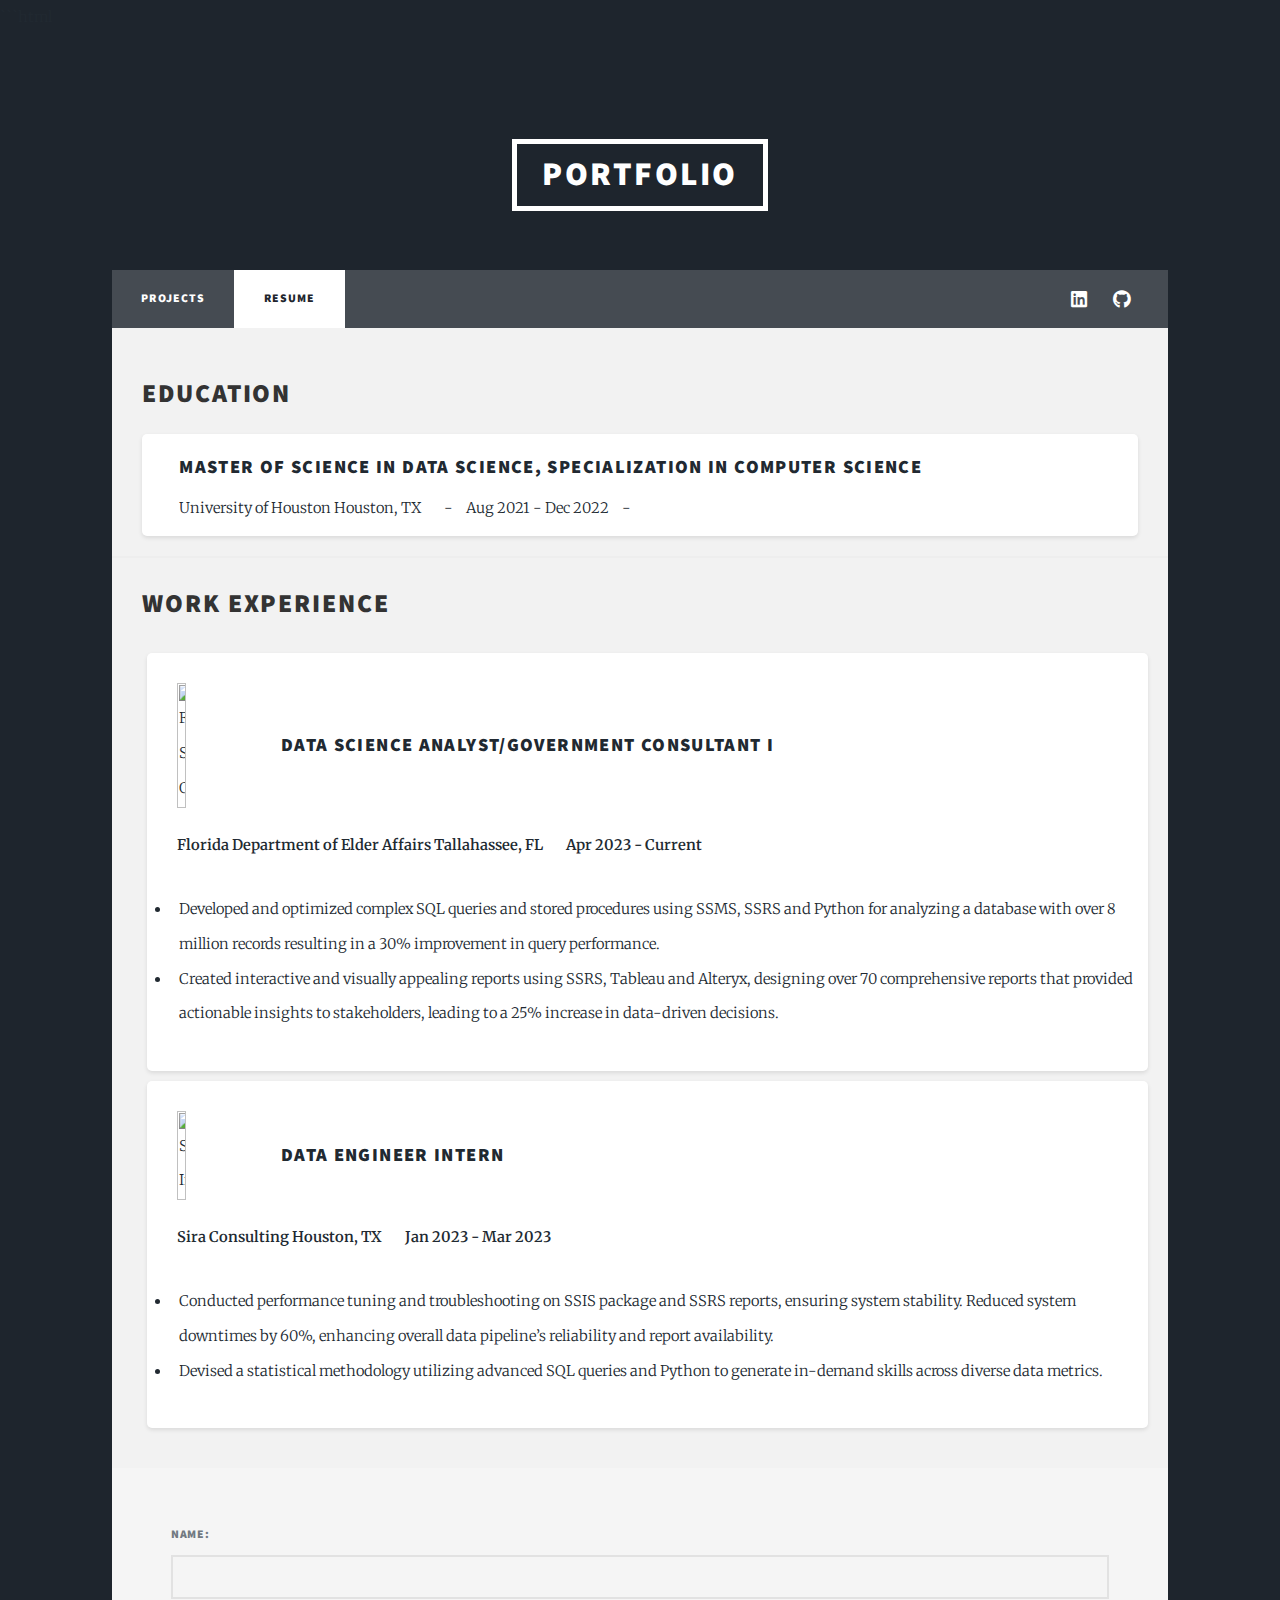
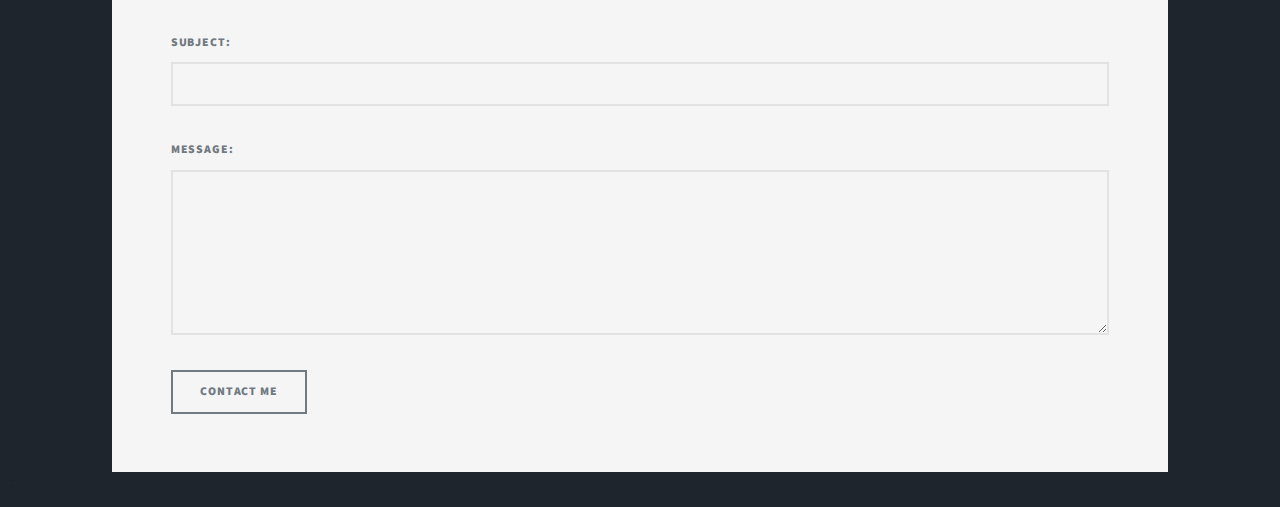
==== work.html @ f6c25ed3 "Update work.html" ====
```html
<!DOCTYPE HTML>
<!--
    Massively by HTML5 UP
    html5up.net | @ajlkn
    Free for personal and commercial use under the CCA 3.0 license (html5up.net/license)
-->
<html>
    <head>
        <title>Resume</title>
        <meta charset="utf-8" />
        <meta name="viewport" content="width=device-width, initial-scale=1, user-scalable=no" />
        <link rel="stylesheet" href="assets/css/main.css" />
        <noscript><link rel="stylesheet" href="assets/css/noscript.css" /></noscript>
    </head>
    <body class="is-preload">

        <!-- Wrapper -->
        <div id="wrapper">

            <!-- Header -->
            <header id="header">
                <a href="index.html" class="logo">Portfolio</a>
            </header>

            <!-- Nav -->
            <nav id="nav">
                <ul class="links">
                    <li><a href="index.html">Projects</a></li>
                    <li class="active"><a href="work.html">RESUME</a></li>
                </ul>
                <ul class="icons">
                    <li><a href="https://www.linkedin.com/in/krishnaveni-katta" class="icon brands alt fa-linkedin"><span class="label">linkedin</span></a></li>
                    <li><a href="#" class="icon brands fa-github"><span class="label">GitHub</span></a></li>
                </ul>
            </nav>

            <!-- Main -->
            <div id="main">

                <!-- Post -->
                <section style="background-color: #f2f2f2; padding: 30px;padding-top:50px ;padding-bottom: 10px;">
                    <h2 style="color: #333;">Education</h2>
                    <ul class="education" style="list-style-type: none; background-color: #fff; margin-bottom: 10px; padding: 10px; border-radius: 5px; box-shadow: 0 2px 4px rgba(0, 0, 0, 0.1);">
                        <li style="list-style-type: none;">
                            <h3 class="job-title" style="margin: 0 0 0 10px;padding:10px;">Master of Science in Data Science, Specialization in Computer Science</h3>
                            <span class="company-name" style="padding:20px">University of Houston Houston, TX</span> - <span class="dates" style="padding:10px">Aug 2021 - Dec 2022</span> - <span class="gpa" style="padding:10px">
                        </li>
                    </ul>
                </section>

                <section style="background-color: #f2f2f2; padding: 20px;padding-bottom: 10px;">
                    <h2 style="color: #333;padding:10px">Work Experience</h2>
                    <ul class="work-experience">
                        <li style="list-style-type: none; background-color: #fff; margin-bottom: 10px; padding: 10px; border-radius: 5px; box-shadow: 0 2px 4px rgba(0, 0, 0, 0.1);">
                            <div style="display: flex; align-items: center;padding:20px">
                                <img class="company-logo" src="images/uh.png" alt="Florida State ODL" width="10%" height="10%">
                                <br>
                                <h3 class="job-title" style="margin: 0 0 0 10px;">Data Science Analyst/Government Consultant I</h3>
                            </div>
                            <b><span class="company-name" style="padding:20px">Florida Department of Elder Affairs Tallahassee, FL</span> <span class="dates">Apr 2023 - Current</span></b>
                            <p class="job-description">
                                <ul>
                                    <li>Developed and optimized complex SQL queries and stored procedures using SSMS, SSRS and Python for analyzing a database with over 8 million records resulting in a 30% improvement in query performance.</li>
                                    <li>Created interactive and visually appealing reports using SSRS, Tableau and Alteryx, designing over 70 comprehensive reports that provided actionable insights to stakeholders, leading to a 25% increase in data-driven decisions.</li>
                                </ul>
                            </p>
                        </li>
                        <li style="list-style-type: none; background-color: #fff; margin-bottom: 10px; padding: 10px; border-radius: 5px; box-shadow: 0 2px 4px rgba(0, 0, 0, 0.1);">
                            <div style="display: flex; align-items: center;padding:20px">
                                <img class="company-logo" src="images/DOEA.png" alt="Salesforce Inc." width="10%" height="10%">
                                <h3 class="job-title" style="margin: 0 0 0 10px;">Data Engineer Intern</h3>
                            </div>
                            <b><span class="company-name" style="padding:20px">Sira Consulting Houston, TX</span> <span class="dates">Jan 2023 - Mar 2023</span></b>
                           

 <p class="job-description">
                                <ul>
                                    <li>Conducted performance tuning and troubleshooting on SSIS package and SSRS reports, ensuring system stability. Reduced system downtimes by 60%, enhancing overall data pipeline’s reliability and report availability.</li>
                                    <li>Devised a statistical methodology utilizing advanced SQL queries and Python to generate in-demand skills across diverse data metrics.</li>
                                </ul>
                            </p>
                        </li>
                        <!-- More Work Experience Items Here -->
                    </ul>
                </section>

                <!-- More Sections Here -->

            </div>  

            <!-- Footer -->
            <footer id="footer">
                <section>
                    <form id="sendMessageForm" onsubmit="return sendMessage()">
                        <label for="name">Name:</label> 
                        <input type="text" id="name" name="name" required>  
                        <br>
                        <label for="subject">Subject:</label> 
                        <input type="text" id="subject" name="subject" required>  
                        <br>
                        <label for="message">Message:</label>  
                        <textarea id="message" name="message" rows="4" required></textarea>   
                        <br>
                        <button type="submit">Contact Me</button> 
                    </form>
                    <script>
                        function sendMessage() {
                          // Get form data
                          const recipient = 'harika.gamidi@gmail.com';
                          const subject = document.getElementById('subject').value;
                          const message = document.getElementById('message').value;
                          // Create the email body
                          const emailBody = `
                            ${message}
                          `;
                          // Open the default mail client with the pre-filled email
                          window.location.href = `mailto:${recipient}?subject=${subject}&body=${encodeURIComponent(emailBody)}`;
                          // Prevent the form from submitting to the server
                          return false;
                        }
                    </script>
                </section>
                <!-- Contact and other footer sections -->
            </footer>

        </div>

        <!-- Scripts -->
        <script src="assets/js/jquery.min.js"></script>
        <script src="assets/js/jquery.scrollex.min.js"></script>
        <script src="assets/js/jquery.scrolly.min.js"></script>
        <script src="assets/js/browser.min.js"></script>
        <script src="assets/js/breakpoints.min.js"></script>
        <script src="assets/js/util.js"></script>
        <script src="assets/js/main.js"></script>

    </body>
</html>
```
---- assets/css/main.css ----
@import url(fontawesome-all.min.css);
@import url("https://fonts.googleapis.com/css?family=Merriweather:300,700,300italic,700italic|Source+Sans+Pro:900");

/*
	Massively by HTML5 UP
	html5up.net | @ajlkn
	Free for personal and commercial use under the CCA 3.0 license (html5up.net/license)
*/

html, body, div, span, applet, object,
iframe, h1, h2, h3, h4, h5, h6, p, blockquote,
pre, a, abbr, acronym, address, big, cite,
code, del, dfn, em, img, ins, kbd, q, s, samp,
small, strike, strong, sub, sup, tt, var, b,
u, i, center, dl, dt, dd, ol, ul, li, fieldset,
form, label, legend, table, caption, tbody,
tfoot, thead, tr, th, td, article, aside,
canvas, details, embed, figure, figcaption,
footer, header, hgroup, menu, nav, output, ruby,
section, summary, time, mark, audio, video {
	margin: 0;
	padding: 0;
	border: 0;
	font-size: 100%;
	font: inherit;
	vertical-align: baseline;}

article, aside, details, figcaption, figure,
footer, header, hgroup, menu, nav, section {
	display: block;}

body {
	line-height: 1;
}

ol, ul {
	list-style: none;
}

blockquote, q {
	quotes: none;
}

	blockquote:before, blockquote:after, q:before, q:after {
		content: '';
		content: none;
	}

table {
	border-collapse: collapse;
	border-spacing: 0;
}

body {
	-webkit-text-size-adjust: none;
}

mark {
	background-color: transparent;
	color: inherit;
}

input::-moz-focus-inner {
	border: 0;
	padding: 0;
}

input, select, textarea {
	-moz-appearance: none;
	-webkit-appearance: none;
	-ms-appearance: none;
	appearance: none;
}

/* Basic */

	@-ms-viewport {
		width: device-width;
	}

	body {
		-ms-overflow-style: scrollbar;
	}

	@media screen and (max-width: 480px) {

		html, body {
			min-width: 320px;
		}

	}

	html {
		box-sizing: border-box;
	}

	*, *:before, *:after {
		box-sizing: inherit;
	}

	body {
		background-color: #1e252d;
	}

		body.is-preload *, body.is-preload *:before, body.is-preload *:after {
			-moz-animation: none !important;
			-webkit-animation: none !important;
			-ms-animation: none !important;
			animation: none !important;
			-moz-transition: none !important;
			-webkit-transition: none !important;
			-ms-transition: none !important;
			transition: none !important;
		}

/* Type */

	html {
		font-size: 16pt;
	}

		@media screen and (max-width: 1680px) {

			html {
				font-size: 12pt;
			}

		}

		@media screen and (max-width: 1280px) {

			html {
				font-size: 11pt;
			}

		}

		@media screen and (max-width: 360px) {

			html {
				font-size: 10pt;
			}

		}

	body {
		color: #212931;
	}

	body, input, select, textarea {
		font-family: "Merriweather", Georgia, serif;
		font-weight: 300;
		font-size: 1rem;
		line-height: 2.375;
	}

	a {
		-moz-transition: color 0.2s ease-in-out, background-color 0.2s ease-in-out, border-color 0.2s ease-in-out, box-shadow 0.2s ease-in-out;
		-webkit-transition: color 0.2s ease-in-out, background-color 0.2s ease-in-out, border-color 0.2s ease-in-out, box-shadow 0.2s ease-in-out;
		-ms-transition: color 0.2s ease-in-out, background-color 0.2s ease-in-out, border-color 0.2s ease-in-out, box-shadow 0.2s ease-in-out;
		transition: color 0.2s ease-in-out, background-color 0.2s ease-in-out, border-color 0.2s ease-in-out, box-shadow 0.2s ease-in-out;
		border-bottom: dotted 1px;
		text-decoration: none;
	}

		a:hover {
			border-bottom-color: transparent;
		}

	strong, b {
		font-weight: 600;
	}

	em, i {
		font-style: italic;
	}

	p {
		text-align: justify;
		margin: 0 0 2rem 0;
	}

	h1, h2, h3, h4, h5, h6 {
		font-family: "Source Sans Pro", Helvetica, sans-serif;
		font-weight: 900;
		line-height: 1.5;
		letter-spacing: 0.075em;
		text-transform: uppercase;
		margin: 0 0 1rem 0;
	}

		h1 a, h2 a, h3 a, h4 a, h5 a, h6 a {
			border-bottom: 0;
			color: inherit;
			text-decoration: none;
		}

	h1 {
		font-size: 4rem;
		line-height: 1.1;
		margin: 0 0 2rem 0;
	}

	h2 {
		font-size: 1.75rem;
		line-height: 1.3;
		margin: 0 0 1.5rem 0;
	}

	h3 {
		font-size: 1.25rem;
		margin: 0 0 1.5rem 0;
	}

	h4 {
		font-size: 1rem;
	}

	h5 {
		font-size: 0.9rem;
	}

	h6 {
		font-size: 0.8rem;
	}

	sub {
		font-size: 0.8rem;
		position: relative;
		top: 0.5rem;
	}

	sup {
		font-size: 0.8rem;
		position: relative;
		top: -0.5rem;
	}

	blockquote {
		border-left: solid 4px;
		font-style: italic;
		margin: 0 0 2rem 0;
		padding: 0.5rem 0 0.5rem 2rem;
	}

	code {
		border: solid 2px;
		font-family: "Courier New", monospace;
		font-size: 0.9rem;
		margin: 0 0.25rem;
		padding: 0.25rem 0.65rem;
	}

	pre {
		-webkit-overflow-scrolling: touch;
		font-family: "Courier New", monospace;
		font-size: 0.9rem;
		margin: 0 0 2rem 0;
	}

		pre code {
			display: block;
			line-height: 1.75;
			padding: 1rem 1.5rem;
			overflow-x: auto;
		}

	hr {
		border: 0;
		border-bottom: solid 2px;
		margin: 3rem 0;
	}

		hr.major {
			margin: 5rem 0;
		}

	.align-left {
		text-align: left;
	}

	.align-center {
		text-align: center;
	}

	.align-right {
		text-align: right;
	}

	input, select, textarea {
		color: #212931;
	}

	a {
		color: #212931;
		border-bottom-color: rgba(33, 41, 49, 0.5);
	}

		a:hover {
			border-bottom-color: transparent;
			color: #18bfef !important;
		}

	strong, b {
		color: #212931;
	}

	h1, h2, h3, h4, h5, h6 {
		color: #212931;
	}

	blockquote {
		border-left-color: #eeeeee;
	}

	code {
		background: rgba(220, 220, 220, 0.25);
		border-color: #eeeeee;
	}

	hr {
		border-bottom-color: #eeeeee;
	}

/* Row */

	.row {
		display: flex;
		flex-wrap: wrap;
		box-sizing: border-box;
		align-items: stretch;
	}

		.row > * {
			box-sizing: border-box;
		}

		.row.gtr-uniform > * > :last-child {
			margin-bottom: 0;
		}

		.row.aln-left {
			justify-content: flex-start;
		}

		.row.aln-center {
			justify-content: center;
		}

		.row.aln-right {
			justify-content: flex-end;
		}

		.row.aln-top {
			align-items: flex-start;
		}

		.row.aln-middle {
			align-items: center;
		}

		.row.aln-bottom {
			align-items: flex-end;
		}

		.row > .imp {
			order: -1;
		}

		.row > .col-1 {
			width: 8.33333%;
		}

		.row > .off-1 {
			margin-left: 8.33333%;
		}

		.row > .col-2 {
			width: 16.66667%;
		}

		.row > .off-2 {
			margin-left: 16.66667%;
		}

		.row > .col-3 {
			width: 25%;
		}

		.row > .off-3 {
			margin-left: 25%;
		}

		.row > .col-4 {
			width: 33.33333%;
		}

		.row > .off-4 {
			margin-left: 33.33333%;
		}

		.row > .col-5 {
			width: 41.66667%;
		}

		.row > .off-5 {
			margin-left: 41.66667%;
		}

		.row > .col-6 {
			width: 50%;
		}

		.row > .off-6 {
			margin-left: 50%;
		}

		.row > .col-7 {
			width: 58.33333%;
		}

		.row > .off-7 {
			margin-left: 58.33333%;
		}

		.row > .col-8 {
			width: 66.66667%;
		}

		.row > .off-8 {
			margin-left: 66.66667%;
		}

		.row > .col-9 {
			width: 75%;
		}

		.row > .off-9 {
			margin-left: 75%;
		}

		.row > .col-10 {
			width: 83.33333%;
		}

		.row > .off-10 {
			margin-left: 83.33333%;
		}

		.row > .col-11 {
			width: 91.66667%;
		}

		.row > .off-11 {
			margin-left: 91.66667%;
		}

		.row > .col-12 {
			width: 100%;
		}

		.row > .off-12 {
			margin-left: 100%;
		}

		.row.gtr-0 {
			margin-top: 0;
			margin-left: 0rem;
		}

			.row.gtr-0 > * {
				padding: 0 0 0 0rem;
			}

			.row.gtr-0.gtr-uniform {
				margin-top: 0rem;
			}

				.row.gtr-0.gtr-uniform > * {
					padding-top: 0rem;
				}

		.row.gtr-25 {
			margin-top: 0;
			margin-left: -0.375rem;
		}

			.row.gtr-25 > * {
				padding: 0 0 0 0.375rem;
			}

			.row.gtr-25.gtr-uniform {
				margin-top: -0.375rem;
			}

				.row.gtr-25.gtr-uniform > * {
					padding-top: 0.375rem;
				}

		.row.gtr-50 {
			margin-top: 0;
			margin-left: -0.75rem;
		}

			.row.gtr-50 > * {
				padding: 0 0 0 0.75rem;
			}

			.row.gtr-50.gtr-uniform {
				margin-top: -0.75rem;
			}

				.row.gtr-50.gtr-uniform > * {
					padding-top: 0.75rem;
				}

		.row {
			margin-top: 0;
			margin-left: -1.5rem;
		}

			.row > * {
				padding: 0 0 0 1.5rem;
			}

			.row.gtr-uniform {
				margin-top: -1.5rem;
			}

				.row.gtr-uniform > * {
					padding-top: 1.5rem;
				}

		.row.gtr-150 {
			margin-top: 0;
			margin-left: -2.25rem;
		}

			.row.gtr-150 > * {
				padding: 0 0 0 2.25rem;
			}

			.row.gtr-150.gtr-uniform {
				margin-top: -2.25rem;
			}

				.row.gtr-150.gtr-uniform > * {
					padding-top: 2.25rem;
				}

		.row.gtr-200 {
			margin-top: 0;
			margin-left: -3rem;
		}

			.row.gtr-200 > * {
				padding: 0 0 0 3rem;
			}

			.row.gtr-200.gtr-uniform {
				margin-top: -3rem;
			}

				.row.gtr-200.gtr-uniform > * {
					padding-top: 3rem;
				}

		@media screen and (max-width: 1680px) {

			.row {
				display: flex;
				flex-wrap: wrap;
				box-sizing: border-box;
				align-items: stretch;
			}

				.row > * {
					box-sizing: border-box;
				}

				.row.gtr-uniform > * > :last-child {
					margin-bottom: 0;
				}

				.row.aln-left {
					justify-content: flex-start;
				}

				.row.aln-center {
					justify-content: center;
				}

				.row.aln-right {
					justify-content: flex-end;
				}

				.row.aln-top {
					align-items: flex-start;
				}

				.row.aln-middle {
					align-items: center;
				}

				.row.aln-bottom {
					align-items: flex-end;
				}

				.row > .imp-xlarge {
					order: -1;
				}

				.row > .col-1-xlarge {
					width: 8.33333%;
				}

				.row > .off-1-xlarge {
					margin-left: 8.33333%;
				}

				.row > .col-2-xlarge {
					width: 16.66667%;
				}

				.row > .off-2-xlarge {
					margin-left: 16.66667%;
				}

				.row > .col-3-xlarge {
					width: 25%;
				}

				.row > .off-3-xlarge {
					margin-left: 25%;
				}

				.row > .col-4-xlarge {
					width: 33.33333%;
				}

				.row > .off-4-xlarge {
					margin-left: 33.33333%;
				}

				.row > .col-5-xlarge {
					width: 41.66667%;
				}

				.row > .off-5-xlarge {
					margin-left: 41.66667%;
				}

				.row > .col-6-xlarge {
					width: 50%;
				}

				.row > .off-6-xlarge {
					margin-left: 50%;
				}

				.row > .col-7-xlarge {
					width: 58.33333%;
				}

				.row > .off-7-xlarge {
					margin-left: 58.33333%;
				}

				.row > .col-8-xlarge {
					width: 66.66667%;
				}

				.row > .off-8-xlarge {
					margin-left: 66.66667%;
				}

				.row > .col-9-xlarge {
					width: 75%;
				}

				.row > .off-9-xlarge {
					margin-left: 75%;
				}

				.row > .col-10-xlarge {
					width: 83.33333%;
				}

				.row > .off-10-xlarge {
					margin-left: 83.33333%;
				}

				.row > .col-11-xlarge {
					width: 91.66667%;
				}

				.row > .off-11-xlarge {
					margin-left: 91.66667%;
				}

				.row > .col-12-xlarge {
					width: 100%;
				}

				.row > .off-12-xlarge {
					margin-left: 100%;
				}

				.row.gtr-0 {
					margin-top: 0;
					margin-left: 0rem;
				}

					.row.gtr-0 > * {
						padding: 0 0 0 0rem;
					}

					.row.gtr-0.gtr-uniform {
						margin-top: 0rem;
					}

						.row.gtr-0.gtr-uniform > * {
							padding-top: 0rem;
						}

				.row.gtr-25 {
					margin-top: 0;
					margin-left: -0.375rem;
				}

					.row.gtr-25 > * {
						padding: 0 0 0 0.375rem;
					}

					.row.gtr-25.gtr-uniform {
						margin-top: -0.375rem;
					}

						.row.gtr-25.gtr-uniform > * {
							padding-top: 0.375rem;
						}

				.row.gtr-50 {
					margin-top: 0;
					margin-left: -0.75rem;
				}

					.row.gtr-50 > * {
						padding: 0 0 0 0.75rem;
					}

					.row.gtr-50.gtr-uniform {
						margin-top: -0.75rem;
					}

						.row.gtr-50.gtr-uniform > * {
							padding-top: 0.75rem;
						}

				.row {
					margin-top: 0;
					margin-left: -1.5rem;
				}

					.row > * {
						padding: 0 0 0 1.5rem;
					}

					.row.gtr-uniform {
						margin-top: -1.5rem;
					}

						.row.gtr-uniform > * {
							padding-top: 1.5rem;
						}

				.row.gtr-150 {
					margin-top: 0;
					margin-left: -2.25rem;
				}

					.row.gtr-150 > * {
						padding: 0 0 0 2.25rem;
					}

					.row.gtr-150.gtr-uniform {
						margin-top: -2.25rem;
					}

						.row.gtr-150.gtr-uniform > * {
							padding-top: 2.25rem;
						}

				.row.gtr-200 {
					margin-top: 0;
					margin-left: -3rem;
				}

					.row.gtr-200 > * {
						padding: 0 0 0 3rem;
					}

					.row.gtr-200.gtr-uniform {
						margin-top: -3rem;
					}

						.row.gtr-200.gtr-uniform > * {
							padding-top: 3rem;
						}

		}

		@media screen and (max-width: 1280px) {

			.row {
				display: flex;
				flex-wrap: wrap;
				box-sizing: border-box;
				align-items: stretch;
			}

				.row > * {
					box-sizing: border-box;
				}

				.row.gtr-uniform > * > :last-child {
					margin-bottom: 0;
				}

				.row.aln-left {
					justify-content: flex-start;
				}

				.row.aln-center {
					justify-content: center;
				}

				.row.aln-right {
					justify-content: flex-end;
				}

				.row.aln-top {
					align-items: flex-start;
				}

				.row.aln-middle {
					align-items: center;
				}

				.row.aln-bottom {
					align-items: flex-end;
				}

				.row > .imp-large {
					order: -1;
				}

				.row > .col-1-large {
					width: 8.33333%;
				}

				.row > .off-1-large {
					margin-left: 8.33333%;
				}

				.row > .col-2-large {
					width: 16.66667%;
				}

				.row > .off-2-large {
					margin-left: 16.66667%;
				}

				.row > .col-3-large {
					width: 25%;
				}

				.row > .off-3-large {
					margin-left: 25%;
				}

				.row > .col-4-large {
					width: 33.33333%;
				}

				.row > .off-4-large {
					margin-left: 33.33333%;
				}

				.row > .col-5-large {
					width: 41.66667%;
				}

				.row > .off-5-large {
					margin-left: 41.66667%;
				}

				.row > .col-6-large {
					width: 50%;
				}

				.row > .off-6-large {
					margin-left: 50%;
				}

				.row > .col-7-large {
					width: 58.33333%;
				}

				.row > .off-7-large {
					margin-left: 58.33333%;
				}

				.row > .col-8-large {
					width: 66.66667%;
				}

				.row > .off-8-large {
					margin-left: 66.66667%;
				}

				.row > .col-9-large {
					width: 75%;
				}

				.row > .off-9-large {
					margin-left: 75%;
				}

				.row > .col-10-large {
					width: 83.33333%;
				}

				.row > .off-10-large {
					margin-left: 83.33333%;
				}

				.row > .col-11-large {
					width: 91.66667%;
				}

				.row > .off-11-large {
					margin-left: 91.66667%;
				}

				.row > .col-12-large {
					width: 100%;
				}

				.row > .off-12-large {
					margin-left: 100%;
				}

				.row.gtr-0 {
					margin-top: 0;
					margin-left: 0rem;
				}

					.row.gtr-0 > * {
						padding: 0 0 0 0rem;
					}

					.row.gtr-0.gtr-uniform {
						margin-top: 0rem;
					}

						.row.gtr-0.gtr-uniform > * {
							padding-top: 0rem;
						}

				.row.gtr-25 {
					margin-top: 0;
					margin-left: -0.375rem;
				}

					.row.gtr-25 > * {
						padding: 0 0 0 0.375rem;
					}

					.row.gtr-25.gtr-uniform {
						margin-top: -0.375rem;
					}

						.row.gtr-25.gtr-uniform > * {
							padding-top: 0.375rem;
						}

				.row.gtr-50 {
					margin-top: 0;
					margin-left: -0.75rem;
				}

					.row.gtr-50 > * {
						padding: 0 0 0 0.75rem;
					}

					.row.gtr-50.gtr-uniform {
						margin-top: -0.75rem;
					}

						.row.gtr-50.gtr-uniform > * {
							padding-top: 0.75rem;
						}

				.row {
					margin-top: 0;
					margin-left: -1.5rem;
				}

					.row > * {
						padding: 0 0 0 1.5rem;
					}

					.row.gtr-uniform {
						margin-top: -1.5rem;
					}

						.row.gtr-uniform > * {
							padding-top: 1.5rem;
						}

				.row.gtr-150 {
					margin-top: 0;
					margin-left: -2.25rem;
				}

					.row.gtr-150 > * {
						padding: 0 0 0 2.25rem;
					}

					.row.gtr-150.gtr-uniform {
						margin-top: -2.25rem;
					}

						.row.gtr-150.gtr-uniform > * {
							padding-top: 2.25rem;
						}

				.row.gtr-200 {
					margin-top: 0;
					margin-left: -3rem;
				}

					.row.gtr-200 > * {
						padding: 0 0 0 3rem;
					}

					.row.gtr-200.gtr-uniform {
						margin-top: -3rem;
					}

						.row.gtr-200.gtr-uniform > * {
							padding-top: 3rem;
						}

		}

		@media screen and (max-width: 980px) {

			.row {
				display: flex;
				flex-wrap: wrap;
				box-sizing: border-box;
				align-items: stretch;
			}

				.row > * {
					box-sizing: border-box;
				}

				.row.gtr-uniform > * > :last-child {
					margin-bottom: 0;
				}

				.row.aln-left {
					justify-content: flex-start;
				}

				.row.aln-center {
					justify-content: center;
				}

				.row.aln-right {
					justify-content: flex-end;
				}

				.row.aln-top {
					align-items: flex-start;
				}

				.row.aln-middle {
					align-items: center;
				}

				.row.aln-bottom {
					align-items: flex-end;
				}

				.row > .imp-medium {
					order: -1;
				}

				.row > .col-1-medium {
					width: 8.33333%;
				}

				.row > .off-1-medium {
					margin-left: 8.33333%;
				}

				.row > .col-2-medium {
					width: 16.66667%;
				}

				.row > .off-2-medium {
					margin-left: 16.66667%;
				}

				.row > .col-3-medium {
					width: 25%;
				}

				.row > .off-3-medium {
					margin-left: 25%;
				}

				.row > .col-4-medium {
					width: 33.33333%;
				}

				.row > .off-4-medium {
					margin-left: 33.33333%;
				}

				.row > .col-5-medium {
					width: 41.66667%;
				}

				.row > .off-5-medium {
					margin-left: 41.66667%;
				}

				.row > .col-6-medium {
					width: 50%;
				}

				.row > .off-6-medium {
					margin-left: 50%;
				}

				.row > .col-7-medium {
					width: 58.33333%;
				}

				.row > .off-7-medium {
					margin-left: 58.33333%;
				}

				.row > .col-8-medium {
					width: 66.66667%;
				}

				.row > .off-8-medium {
					margin-left: 66.66667%;
				}

				.row > .col-9-medium {
					width: 75%;
				}

				.row > .off-9-medium {
					margin-left: 75%;
				}

				.row > .col-10-medium {
					width: 83.33333%;
				}

				.row > .off-10-medium {
					margin-left: 83.33333%;
				}

				.row > .col-11-medium {
					width: 91.66667%;
				}

				.row > .off-11-medium {
					margin-left: 91.66667%;
				}

				.row > .col-12-medium {
					width: 100%;
				}

				.row > .off-12-medium {
					margin-left: 100%;
				}

				.row.gtr-0 {
					margin-top: 0;
					margin-left: 0rem;
				}

					.row.gtr-0 > * {
						padding: 0 0 0 0rem;
					}

					.row.gtr-0.gtr-uniform {
						margin-top: 0rem;
					}

						.row.gtr-0.gtr-uniform > * {
							padding-top: 0rem;
						}

				.row.gtr-25 {
					margin-top: 0;
					margin-left: -0.375rem;
				}

					.row.gtr-25 > * {
						padding: 0 0 0 0.375rem;
					}

					.row.gtr-25.gtr-uniform {
						margin-top: -0.375rem;
					}

						.row.gtr-25.gtr-uniform > * {
							padding-top: 0.375rem;
						}

				.row.gtr-50 {
					margin-top: 0;
					margin-left: -0.75rem;
				}

					.row.gtr-50 > * {
						padding: 0 0 0 0.75rem;
					}

					.row.gtr-50.gtr-uniform {
						margin-top: -0.75rem;
					}

						.row.gtr-50.gtr-uniform > * {
							padding-top: 0.75rem;
						}

				.row {
					margin-top: 0;
					margin-left: -1.5rem;
				}

					.row > * {
						padding: 0 0 0 1.5rem;
					}

					.row.gtr-uniform {
						margin-top: -1.5rem;
					}

						.row.gtr-uniform > * {
							padding-top: 1.5rem;
						}

				.row.gtr-150 {
					margin-top: 0;
					margin-left: -2.25rem;
				}

					.row.gtr-150 > * {
						padding: 0 0 0 2.25rem;
					}

					.row.gtr-150.gtr-uniform {
						margin-top: -2.25rem;
					}

						.row.gtr-150.gtr-uniform > * {
							padding-top: 2.25rem;
						}

				.row.gtr-200 {
					margin-top: 0;
					margin-left: -3rem;
				}

					.row.gtr-200 > * {
						padding: 0 0 0 3rem;
					}

					.row.gtr-200.gtr-uniform {
						margin-top: -3rem;
					}

						.row.gtr-200.gtr-uniform > * {
							padding-top: 3rem;
						}

		}

		@media screen and (max-width: 736px) {

			.row {
				display: flex;
				flex-wrap: wrap;
				box-sizing: border-box;
				align-items: stretch;
			}

				.row > * {
					box-sizing: border-box;
				}

				.row.gtr-uniform > * > :last-child {
					margin-bottom: 0;
				}

				.row.aln-left {
					justify-content: flex-start;
				}

				.row.aln-center {
					justify-content: center;
				}

				.row.aln-right {
					justify-content: flex-end;
				}

				.row.aln-top {
					align-items: flex-start;
				}

				.row.aln-middle {
					align-items: center;
				}

				.row.aln-bottom {
					align-items: flex-end;
				}

				.row > .imp-small {
					order: -1;
				}

				.row > .col-1-small {
					width: 8.33333%;
				}

				.row > .off-1-small {
					margin-left: 8.33333%;
				}

				.row > .col-2-small {
					width: 16.66667%;
				}

				.row > .off-2-small {
					margin-left: 16.66667%;
				}

				.row > .col-3-small {
					width: 25%;
				}

				.row > .off-3-small {
					margin-left: 25%;
				}

				.row > .col-4-small {
					width: 33.33333%;
				}

				.row > .off-4-small {
					margin-left: 33.33333%;
				}

				.row > .col-5-small {
					width: 41.66667%;
				}

				.row > .off-5-small {
					margin-left: 41.66667%;
				}

				.row > .col-6-small {
					width: 50%;
				}

				.row > .off-6-small {
					margin-left: 50%;
				}

				.row > .col-7-small {
					width: 58.33333%;
				}

				.row > .off-7-small {
					margin-left: 58.33333%;
				}

				.row > .col-8-small {
					width: 66.66667%;
				}

				.row > .off-8-small {
					margin-left: 66.66667%;
				}

				.row > .col-9-small {
					width: 75%;
				}

				.row > .off-9-small {
					margin-left: 75%;
				}

				.row > .col-10-small {
					width: 83.33333%;
				}

				.row > .off-10-small {
					margin-left: 83.33333%;
				}

				.row > .col-11-small {
					width: 91.66667%;
				}

				.row > .off-11-small {
					margin-left: 91.66667%;
				}

				.row > .col-12-small {
					width: 100%;
				}

				.row > .off-12-small {
					margin-left: 100%;
				}

				.row.gtr-0 {
					margin-top: 0;
					margin-left: 0rem;
				}

					.row.gtr-0 > * {
						padding: 0 0 0 0rem;
					}

					.row.gtr-0.gtr-uniform {
						margin-top: 0rem;
					}

						.row.gtr-0.gtr-uniform > * {
							padding-top: 0rem;
						}

				.row.gtr-25 {
					margin-top: 0;
					margin-left: -0.375rem;
				}

					.row.gtr-25 > * {
						padding: 0 0 0 0.375rem;
					}

					.row.gtr-25.gtr-uniform {
						margin-top: -0.375rem;
					}

						.row.gtr-25.gtr-uniform > * {
							padding-top: 0.375rem;
						}

				.row.gtr-50 {
					margin-top: 0;
					margin-left: -0.75rem;
				}

					.row.gtr-50 > * {
						padding: 0 0 0 0.75rem;
					}

					.row.gtr-50.gtr-uniform {
						margin-top: -0.75rem;
					}

						.row.gtr-50.gtr-uniform > * {
							padding-top: 0.75rem;
						}

				.row {
					margin-top: 0;
					margin-left: -1.5rem;
				}

					.row > * {
						padding: 0 0 0 1.5rem;
					}

					.row.gtr-uniform {
						margin-top: -1.5rem;
					}

						.row.gtr-uniform > * {
							padding-top: 1.5rem;
						}

				.row.gtr-150 {
					margin-top: 0;
					margin-left: -2.25rem;
				}

					.row.gtr-150 > * {
						padding: 0 0 0 2.25rem;
					}

					.row.gtr-150.gtr-uniform {
						margin-top: -2.25rem;
					}

						.row.gtr-150.gtr-uniform > * {
							padding-top: 2.25rem;
						}

				.row.gtr-200 {
					margin-top: 0;
					margin-left: -3rem;
				}

					.row.gtr-200 > * {
						padding: 0 0 0 3rem;
					}

					.row.gtr-200.gtr-uniform {
						margin-top: -3rem;
					}

						.row.gtr-200.gtr-uniform > * {
							padding-top: 3rem;
						}

		}

		@media screen and (max-width: 480px) {

			.row {
				display: flex;
				flex-wrap: wrap;
				box-sizing: border-box;
				align-items: stretch;
			}

				.row > * {
					box-sizing: border-box;
				}

				.row.gtr-uniform > * > :last-child {
					margin-bottom: 0;
				}

				.row.aln-left {
					justify-content: flex-start;
				}

				.row.aln-center {
					justify-content: center;
				}

				.row.aln-right {
					justify-content: flex-end;
				}

				.row.aln-top {
					align-items: flex-start;
				}

				.row.aln-middle {
					align-items: center;
				}

				.row.aln-bottom {
					align-items: flex-end;
				}

				.row > .imp-xsmall {
					order: -1;
				}

				.row > .col-1-xsmall {
					width: 8.33333%;
				}

				.row > .off-1-xsmall {
					margin-left: 8.33333%;
				}

				.row > .col-2-xsmall {
					width: 16.66667%;
				}

				.row > .off-2-xsmall {
					margin-left: 16.66667%;
				}

				.row > .col-3-xsmall {
					width: 25%;
				}

				.row > .off-3-xsmall {
					margin-left: 25%;
				}

				.row > .col-4-xsmall {
					width: 33.33333%;
				}

				.row > .off-4-xsmall {
					margin-left: 33.33333%;
				}

				.row > .col-5-xsmall {
					width: 41.66667%;
				}

				.row > .off-5-xsmall {
					margin-left: 41.66667%;
				}

				.row > .col-6-xsmall {
					width: 50%;
				}

				.row > .off-6-xsmall {
					margin-left: 50%;
				}

				.row > .col-7-xsmall {
					width: 58.33333%;
				}

				.row > .off-7-xsmall {
					margin-left: 58.33333%;
				}

				.row > .col-8-xsmall {
					width: 66.66667%;
				}

				.row > .off-8-xsmall {
					margin-left: 66.66667%;
				}

				.row > .col-9-xsmall {
					width: 75%;
				}

				.row > .off-9-xsmall {
					margin-left: 75%;
				}

				.row > .col-10-xsmall {
					width: 83.33333%;
				}

				.row > .off-10-xsmall {
					margin-left: 83.33333%;
				}

				.row > .col-11-xsmall {
					width: 91.66667%;
				}

				.row > .off-11-xsmall {
					margin-left: 91.66667%;
				}

				.row > .col-12-xsmall {
					width: 100%;
				}

				.row > .off-12-xsmall {
					margin-left: 100%;
				}

				.row.gtr-0 {
					margin-top: 0;
					margin-left: 0rem;
				}

					.row.gtr-0 > * {
						padding: 0 0 0 0rem;
					}

					.row.gtr-0.gtr-uniform {
						margin-top: 0rem;
					}

						.row.gtr-0.gtr-uniform > * {
							padding-top: 0rem;
						}

				.row.gtr-25 {
					margin-top: 0;
					margin-left: -0.375rem;
				}

					.row.gtr-25 > * {
						padding: 0 0 0 0.375rem;
					}

					.row.gtr-25.gtr-uniform {
						margin-top: -0.375rem;
					}

						.row.gtr-25.gtr-uniform > * {
							padding-top: 0.375rem;
						}

				.row.gtr-50 {
					margin-top: 0;
					margin-left: -0.75rem;
				}

					.row.gtr-50 > * {
						padding: 0 0 0 0.75rem;
					}

					.row.gtr-50.gtr-uniform {
						margin-top: -0.75rem;
					}

						.row.gtr-50.gtr-uniform > * {
							padding-top: 0.75rem;
						}

				.row {
					margin-top: 0;
					margin-left: -1.5rem;
				}

					.row > * {
						padding: 0 0 0 1.5rem;
					}

					.row.gtr-uniform {
						margin-top: -1.5rem;
					}

						.row.gtr-uniform > * {
							padding-top: 1.5rem;
						}

				.row.gtr-150 {
					margin-top: 0;
					margin-left: -2.25rem;
				}

					.row.gtr-150 > * {
						padding: 0 0 0 2.25rem;
					}

					.row.gtr-150.gtr-uniform {
						margin-top: -2.25rem;
					}

						.row.gtr-150.gtr-uniform > * {
							padding-top: 2.25rem;
						}

				.row.gtr-200 {
					margin-top: 0;
					margin-left: -3rem;
				}

					.row.gtr-200 > * {
						padding: 0 0 0 3rem;
					}

					.row.gtr-200.gtr-uniform {
						margin-top: -3rem;
					}

						.row.gtr-200.gtr-uniform > * {
							padding-top: 3rem;
						}

		}

		@media screen and (max-width: 360px) {

			.row {
				display: flex;
				flex-wrap: wrap;
				box-sizing: border-box;
				align-items: stretch;
			}

				.row > * {
					box-sizing: border-box;
				}

				.row.gtr-uniform > * > :last-child {
					margin-bottom: 0;
				}

				.row.aln-left {
					justify-content: flex-start;
				}

				.row.aln-center {
					justify-content: center;
				}

				.row.aln-right {
					justify-content: flex-end;
				}

				.row.aln-top {
					align-items: flex-start;
				}

				.row.aln-middle {
					align-items: center;
				}

				.row.aln-bottom {
					align-items: flex-end;
				}

				.row > .imp-xxsmall {
					order: -1;
				}

				.row > .col-1-xxsmall {
					width: 8.33333%;
				}

				.row > .off-1-xxsmall {
					margin-left: 8.33333%;
				}

				.row > .col-2-xxsmall {
					width: 16.66667%;
				}

				.row > .off-2-xxsmall {
					margin-left: 16.66667%;
				}

				.row > .col-3-xxsmall {
					width: 25%;
				}

				.row > .off-3-xxsmall {
					margin-left: 25%;
				}

				.row > .col-4-xxsmall {
					width: 33.33333%;
				}

				.row > .off-4-xxsmall {
					margin-left: 33.33333%;
				}

				.row > .col-5-xxsmall {
					width: 41.66667%;
				}

				.row > .off-5-xxsmall {
					margin-left: 41.66667%;
				}

				.row > .col-6-xxsmall {
					width: 50%;
				}

				.row > .off-6-xxsmall {
					margin-left: 50%;
				}

				.row > .col-7-xxsmall {
					width: 58.33333%;
				}

				.row > .off-7-xxsmall {
					margin-left: 58.33333%;
				}

				.row > .col-8-xxsmall {
					width: 66.66667%;
				}

				.row > .off-8-xxsmall {
					margin-left: 66.66667%;
				}

				.row > .col-9-xxsmall {
					width: 75%;
				}

				.row > .off-9-xxsmall {
					margin-left: 75%;
				}

				.row > .col-10-xxsmall {
					width: 83.33333%;
				}

				.row > .off-10-xxsmall {
					margin-left: 83.33333%;
				}

				.row > .col-11-xxsmall {
					width: 91.66667%;
				}

				.row > .off-11-xxsmall {
					margin-left: 91.66667%;
				}

				.row > .col-12-xxsmall {
					width: 100%;
				}

				.row > .off-12-xxsmall {
					margin-left: 100%;
				}

				.row.gtr-0 {
					margin-top: 0;
					margin-left: 0rem;
				}

					.row.gtr-0 > * {
						padding: 0 0 0 0rem;
					}

					.row.gtr-0.gtr-uniform {
						margin-top: 0rem;
					}

						.row.gtr-0.gtr-uniform > * {
							padding-top: 0rem;
						}

				.row.gtr-25 {
					margin-top: 0;
					margin-left: -0.375rem;
				}

					.row.gtr-25 > * {
						padding: 0 0 0 0.375rem;
					}

					.row.gtr-25.gtr-uniform {
						margin-top: -0.375rem;
					}

						.row.gtr-25.gtr-uniform > * {
							padding-top: 0.375rem;
						}

				.row.gtr-50 {
					margin-top: 0;
					margin-left: -0.75rem;
				}

					.row.gtr-50 > * {
						padding: 0 0 0 0.75rem;
					}

					.row.gtr-50.gtr-uniform {
						margin-top: -0.75rem;
					}

						.row.gtr-50.gtr-uniform > * {
							padding-top: 0.75rem;
						}

				.row {
					margin-top: 0;
					margin-left: -1.5rem;
				}

					.row > * {
						padding: 0 0 0 1.5rem;
					}

					.row.gtr-uniform {
						margin-top: -1.5rem;
					}

						.row.gtr-uniform > * {
							padding-top: 1.5rem;
						}

				.row.gtr-150 {
					margin-top: 0;
					margin-left: -2.25rem;
				}

					.row.gtr-150 > * {
						padding: 0 0 0 2.25rem;
					}

					.row.gtr-150.gtr-uniform {
						margin-top: -2.25rem;
					}

						.row.gtr-150.gtr-uniform > * {
							padding-top: 2.25rem;
						}

				.row.gtr-200 {
					margin-top: 0;
					margin-left: -3rem;
				}

					.row.gtr-200 > * {
						padding: 0 0 0 3rem;
					}

					.row.gtr-200.gtr-uniform {
						margin-top: -3rem;
					}

						.row.gtr-200.gtr-uniform > * {
							padding-top: 3rem;
						}

		}

/* Box */

	.box {
		border: solid 2px;
		margin-bottom: 2rem;
		padding: 1.5rem;
	}

		.box > :last-child,
		.box > :last-child > :last-child,
		.box > :last-child > :last-child > :last-child {
			margin-bottom: 0;
		}

		.box.alt {
			border: 0;
			border-radius: 0;
			padding: 0;
		}

	.box {
		border-color: #eeeeee;
	}

/* Button */

	input[type="submit"],
	input[type="reset"],
	input[type="button"],
	button,
	.button {
		-moz-appearance: none;
		-webkit-appearance: none;
		-ms-appearance: none;
		appearance: none;
		-moz-transition: background-color 0.2s ease-in-out, box-shadow 0.2s ease-in-out, color 0.2s ease-in-out;
		-webkit-transition: background-color 0.2s ease-in-out, box-shadow 0.2s ease-in-out, color 0.2s ease-in-out;
		-ms-transition: background-color 0.2s ease-in-out, box-shadow 0.2s ease-in-out, color 0.2s ease-in-out;
		transition: background-color 0.2s ease-in-out, box-shadow 0.2s ease-in-out, color 0.2s ease-in-out;
		border: 0;
		border-radius: 0;
		cursor: pointer;
		display: inline-block;
		font-family: "Source Sans Pro", Helvetica, sans-serif;
		font-size: 0.8rem;
		font-weight: 900;
		letter-spacing: 0.075em;
		height: 3rem;
		line-height: 3rem;
		padding: 0 2rem;
		text-align: center;
		text-decoration: none;
		text-transform: uppercase;
		white-space: nowrap;
	}

		input[type="submit"].icon:before,
		input[type="reset"].icon:before,
		input[type="button"].icon:before,
		button.icon:before,
		.button.icon:before {
			margin-right: 0.5rem;
		}

		input[type="submit"].icon.solo,
		input[type="reset"].icon.solo,
		input[type="button"].icon.solo,
		button.icon.solo,
		.button.icon.solo {
			position: relative;
			width: 4rem;
			height: 4rem;
			line-height: 4rem;
			border-radius: 4rem;
			text-indent: 4rem;
			overflow: hidden;
			padding: 0;
			white-space: nowrap;
		}

			input[type="submit"].icon.solo:before,
			input[type="reset"].icon.solo:before,
			input[type="button"].icon.solo:before,
			button.icon.solo:before,
			.button.icon.solo:before {
				position: absolute;
				display: block;
				top: 0;
				left: 0;
				width: inherit;
				height: inherit;
				line-height: inherit;
				font-size: 1.25rem;
				margin-right: 0;
				text-align: center;
				text-indent: 0;
			}

		input[type="submit"].fit,
		input[type="reset"].fit,
		input[type="button"].fit,
		button.fit,
		.button.fit {
			width: 100%;
		}

		input[type="submit"].small,
		input[type="reset"].small,
		input[type="button"].small,
		button.small,
		.button.small {
			font-size: 0.7rem;
			height: 2.5rem;
			line-height: 2.5rem;
			padding: 0 1.5rem;
		}

		input[type="submit"].large,
		input[type="reset"].large,
		input[type="button"].large,
		button.large,
		.button.large {
			font-size: 0.9rem;
			height: 3.5rem;
			line-height: 3.5rem;
			padding: 0 2.75rem;
		}

		@media screen and (max-width: 980px) {

			input[type="submit"],
			input[type="reset"],
			input[type="button"],
			button,
			.button {
				font-size: 0.9rem;
				height: 3.25rem;
				line-height: 3.25rem;
			}

				input[type="submit"].large,
				input[type="reset"].large,
				input[type="button"].large,
				button.large,
				.button.large {
					font-size: 1rem;
					height: 3.75rem;
					line-height: 3.75rem;
				}

		}

		input[type="submit"].disabled, input[type="submit"]:disabled,
		input[type="reset"].disabled,
		input[type="reset"]:disabled,
		input[type="button"].disabled,
		input[type="button"]:disabled,
		button.disabled,
		button:disabled,
		.button.disabled,
		.button:disabled {
			pointer-events: none;
			opacity: 0.25;
		}

	input[type="submit"],
	input[type="reset"],
	input[type="button"],
	button,
	.button {
		background-color: transparent;
		box-shadow: inset 0 0 0 2px #212931;
		color: #212931 !important;
	}

		input[type="submit"]:hover,
		input[type="reset"]:hover,
		input[type="button"]:hover,
		button:hover,
		.button:hover {
			box-shadow: inset 0 0 0 2px #18bfef;
			color: #18bfef !important;
		}

		input[type="submit"].primary,
		input[type="reset"].primary,
		input[type="button"].primary,
		button.primary,
		.button.primary {
			background-color: #212931;
			box-shadow: none;
			color: #ffffff !important;
		}

			input[type="submit"].primary:hover,
			input[type="reset"].primary:hover,
			input[type="button"].primary:hover,
			button.primary:hover,
			.button.primary:hover {
				background-color: #18bfef;
			}

/* Form */

	form {
		margin: 0 0 2rem 0;
	}

		form > :last-child {
			margin-bottom: 0;
		}

		form > .fields {
			display: -moz-flex;
			display: -webkit-flex;
			display: -ms-flex;
			display: flex;
			-moz-flex-wrap: wrap;
			-webkit-flex-wrap: wrap;
			-ms-flex-wrap: wrap;
			flex-wrap: wrap;
			width: calc(100% + 3rem);
			margin: -1.5rem 0 2rem -1.5rem;
		}

			form > .fields > .field {
				-moz-flex-grow: 0;
				-webkit-flex-grow: 0;
				-ms-flex-grow: 0;
				flex-grow: 0;
				-moz-flex-shrink: 0;
				-webkit-flex-shrink: 0;
				-ms-flex-shrink: 0;
				flex-shrink: 0;
				padding: 1.5rem 0 0 1.5rem;
				width: calc(100% - 1.5rem);
			}

				form > .fields > .field.half {
					width: calc(50% - 0.75rem);
				}

				form > .fields > .field.third {
					width: calc(100%/3 - 0.5rem);
				}

				form > .fields > .field.quarter {
					width: calc(25% - 0.375rem);
				}

		@media screen and (max-width: 480px) {

			form > .fields {
				width: calc(100% + 3rem);
				margin: -1.5rem 0 2rem -1.5rem;
			}

				form > .fields > .field {
					padding: 1.5rem 0 0 1.5rem;
					width: calc(100% - 1.5rem);
				}

					form > .fields > .field.half {
						width: calc(100% - 1.5rem);
					}

					form > .fields > .field.third {
						width: calc(100% - 1.5rem);
					}

					form > .fields > .field.quarter {
						width: calc(100% - 1.5rem);
					}

		}

	label {
		display: block;
		font-family: "Source Sans Pro", Helvetica, sans-serif;
		font-weight: 900;
		line-height: 1.5;
		letter-spacing: 0.075em;
		font-size: 0.8rem;
		text-transform: uppercase;
		margin: 0 0 0.75rem 0;
	}

		@media screen and (max-width: 980px) {

			label {
				font-size: 0.9rem;
			}

		}

	input[type="text"],
	input[type="password"],
	input[type="email"],
	select,
	textarea {
		-moz-appearance: none;
		-webkit-appearance: none;
		-ms-appearance: none;
		appearance: none;
		background: transparent;
		border-radius: 0;
		border: solid 2px;
		color: inherit;
		display: block;
		outline: 0;
		padding: 0 1rem;
		text-decoration: none;
		width: 100%;
	}

		input[type="text"]:invalid,
		input[type="password"]:invalid,
		input[type="email"]:invalid,
		select:invalid,
		textarea:invalid {
			box-shadow: none;
		}

	select {
		background-size: 1.25rem;
		background-repeat: no-repeat;
		background-position: calc(100% - 1rem) center;
		height: 3rem;
		padding-right: 3rem;
		text-overflow: ellipsis;
	}

		select:focus::-ms-value {
			background-color: transparent;
		}

		select::-ms-expand {
			display: none;
		}

	input[type="text"],
	input[type="password"],
	input[type="email"],
	select {
		height: 3rem;
	}

	textarea {
		padding: 0.75rem 1rem;
	}

	input[type="checkbox"],
	input[type="radio"] {
		-moz-appearance: none;
		-webkit-appearance: none;
		-ms-appearance: none;
		appearance: none;
		display: block;
		float: left;
		margin-right: -2rem;
		opacity: 0;
		width: 1rem;
		z-index: -1;
	}

		input[type="checkbox"] + label,
		input[type="radio"] + label {
			text-decoration: none;
			cursor: pointer;
			display: inline-block;
			font-size: 1rem;
			letter-spacing: 0;
			font-family: "Merriweather", Georgia, serif;
			text-transform: none;
			font-weight: 300;
			padding-left: 2.8rem;
			padding-right: 1rem;
			position: relative;
		}

			input[type="checkbox"] + label:before,
			input[type="radio"] + label:before {
				-moz-osx-font-smoothing: grayscale;
				-webkit-font-smoothing: antialiased;
				display: inline-block;
				font-style: normal;
				font-variant: normal;
				text-rendering: auto;
				line-height: 1;
				text-transform: none !important;
				font-family: 'Font Awesome 5 Free';
				font-weight: 900;
			}

			input[type="checkbox"] + label:before,
			input[type="radio"] + label:before {
				border-radius: 0;
				border: solid 2px;
				content: '';
				display: inline-block;
				font-size: 0.8rem;
				height: 1.8rem;
				left: 0;
				line-height: 1.65rem;
				position: absolute;
				text-align: center;
				top: -0.125rem;
				width: 1.8rem;
			}

		input[type="checkbox"]:checked + label:before,
		input[type="radio"]:checked + label:before {
			content: '\f00c';
		}

	input[type="checkbox"] + label:before {
		border-radius: 0;
	}

	input[type="radio"] + label:before {
		border-radius: 100%;
	}

	::-webkit-input-placeholder {
		opacity: 1.0;
	}

	:-moz-placeholder {
		opacity: 1.0;
	}

	::-moz-placeholder {
		opacity: 1.0;
	}

	:-ms-input-placeholder {
		opacity: 1.0;
	}

	label {
		color: #212931;
	}

	input[type="text"],
	input[type="password"],
	input[type="email"],
	select,
	textarea {
		border-color: #eeeeee;
	}

		input[type="text"]:focus,
		input[type="password"]:focus,
		input[type="email"]:focus,
		select:focus,
		textarea:focus {
			border-color: #18bfef;
		}

	select {
		background-image: url("data:image/svg+xml;charset=utf8,%3Csvg xmlns='http://www.w3.org/2000/svg' width='40' height='40' preserveAspectRatio='none' viewBox='0 0 40 40'%3E%3Cpath d='M9.4,12.3l10.4,10.4l10.4-10.4c0.2-0.2,0.5-0.4,0.9-0.4c0.3,0,0.6,0.1,0.9,0.4l3.3,3.3c0.2,0.2,0.4,0.5,0.4,0.9 c0,0.4-0.1,0.6-0.4,0.9L20.7,31.9c-0.2,0.2-0.5,0.4-0.9,0.4c-0.3,0-0.6-0.1-0.9-0.4L4.3,17.3c-0.2-0.2-0.4-0.5-0.4-0.9 c0-0.4,0.1-0.6,0.4-0.9l3.3-3.3c0.2-0.2,0.5-0.4,0.9-0.4S9.1,12.1,9.4,12.3z' fill='%23eeeeee' /%3E%3C/svg%3E");
	}

		select option {
			background-color: #ffffff;
			color: #212931;
		}

	.select-wrapper:before {
		color: #eeeeee;
	}

	input[type="checkbox"] + label,
	input[type="radio"] + label {
		color: #212931;
	}

		input[type="checkbox"] + label:before,
		input[type="radio"] + label:before {
			border-color: #eeeeee;
		}

	input[type="checkbox"]:checked + label:before,
	input[type="radio"]:checked + label:before {
		background-color: #212931;
		border-color: #212931;
		color: #ffffff;
	}

	input[type="checkbox"]:focus + label:before,
	input[type="radio"]:focus + label:before {
		border-color: #18bfef;
	}

	::-webkit-input-placeholder {
		color: #909498 !important;
	}

	:-moz-placeholder {
		color: #909498 !important;
	}

	::-moz-placeholder {
		color: #909498 !important;
	}

	:-ms-input-placeholder {
		color: #909498 !important;
	}

	.formerize-placeholder {
		color: #909498 !important;
	}

/* Icon */

	.icon {
		text-decoration: none;
		border-bottom: none;
		position: relative;
	}

		.icon:before {
			-moz-osx-font-smoothing: grayscale;
			-webkit-font-smoothing: antialiased;
			display: inline-block;
			font-style: normal;
			font-variant: normal;
			text-rendering: auto;
			line-height: 1;
			text-transform: none !important;
			font-family: 'Font Awesome 5 Free';
			font-weight: 400;
		}

		.icon > .label {
			display: none;
		}

		.icon:before {
			line-height: inherit;
		}

		.icon.solid:before {
			font-weight: 900;
		}

		.icon.brands:before {
			font-family: 'Font Awesome 5 Brands';
		}

/* Image */

	.image {
		border: 0;
		display: inline-block;
		position: relative;
	}

		.image img {
			display: block;
		}

		.image.left, .image.right {
			max-width: 40%;
		}

			.image.left img, .image.right img {
				width: 100%;
			}

		.image.left {
			float: left;
			margin: 0 2rem 2rem 0;
			top: 0.75rem;
		}

		.image.right {
			float: right;
			margin: 0 0 2rem 2rem;
			top: 0.75rem;
		}

		.image.fit {
			display: block;
			margin: 2.5rem 0;
			width: 100%;
		}

			.image.fit:first-child {
				margin-top: 0;
			}

			.image.fit img {
				width: 100%;
			}

		.image.main {
			display: block;
			margin: 4rem 0;
			width: 100%;
		}

			.image.main:first-child {
				margin-top: 0;
			}

			.image.main img {
				width: 100%;
			}

		@media screen and (max-width: 736px) {

			.image.fit {
				margin: 2rem 0;
			}

			.image.main {
				margin: 2rem 0;
			}

		}

	a.image {
		overflow: hidden;
	}

		a.image img {
			-moz-transition: -moz-transform 0.2s ease-out;
			-webkit-transition: -webkit-transform 0.2s ease-out;
			-ms-transition: -ms-transform 0.2s ease-out;
			transition: transform 0.2s ease-out;
		}

		a.image:hover img {
			-moz-transform: scale(1.05);
			-webkit-transform: scale(1.05);
			-ms-transform: scale(1.05);
			transform: scale(1.05);
		}

/* Actions */

	ul.actions {
		display: -moz-flex;
		display: -webkit-flex;
		display: -ms-flex;
		display: flex;
		cursor: default;
		list-style: none;
		margin-left: -1rem;
		padding-left: 0;
	}

		ul.actions li {
			padding: 0 0 0 1rem;
			vertical-align: middle;
		}

		ul.actions.special {
			-moz-justify-content: center;
			-webkit-justify-content: center;
			-ms-justify-content: center;
			justify-content: center;
			width: 100%;
			margin-left: 0;
		}

			ul.actions.special li:first-child {
				padding-left: 0;
			}

		ul.actions.stacked {
			-moz-flex-direction: column;
			-webkit-flex-direction: column;
			-ms-flex-direction: column;
			flex-direction: column;
			margin-left: 0;
		}

			ul.actions.stacked li {
				padding: 1.3rem 0 0 0;
			}

				ul.actions.stacked li:first-child {
					padding-top: 0;
				}

		ul.actions.fit {
			width: calc(100% + 1rem);
		}

			ul.actions.fit li {
				-moz-flex-grow: 1;
				-webkit-flex-grow: 1;
				-ms-flex-grow: 1;
				flex-grow: 1;
				-moz-flex-shrink: 1;
				-webkit-flex-shrink: 1;
				-ms-flex-shrink: 1;
				flex-shrink: 1;
				width: 100%;
			}

				ul.actions.fit li > * {
					width: 100%;
				}

			ul.actions.fit.stacked {
				width: 100%;
			}

		@media screen and (max-width: 480px) {

			ul.actions:not(.fixed) {
				-moz-flex-direction: column;
				-webkit-flex-direction: column;
				-ms-flex-direction: column;
				flex-direction: column;
				margin-left: 0;
				width: 100% !important;
			}

				ul.actions:not(.fixed) li {
					-moz-flex-grow: 1;
					-webkit-flex-grow: 1;
					-ms-flex-grow: 1;
					flex-grow: 1;
					-moz-flex-shrink: 1;
					-webkit-flex-shrink: 1;
					-ms-flex-shrink: 1;
					flex-shrink: 1;
					padding: 1rem 0 0 0;
					text-align: center;
					width: 100%;
				}

					ul.actions:not(.fixed) li > * {
						width: 100%;
					}

					ul.actions:not(.fixed) li:first-child {
						padding-top: 0;
					}

					ul.actions:not(.fixed) li input[type="submit"],
					ul.actions:not(.fixed) li input[type="reset"],
					ul.actions:not(.fixed) li input[type="button"],
					ul.actions:not(.fixed) li button,
					ul.actions:not(.fixed) li .button {
						width: 100%;
					}

						ul.actions:not(.fixed) li input[type="submit"].icon:before,
						ul.actions:not(.fixed) li input[type="reset"].icon:before,
						ul.actions:not(.fixed) li input[type="button"].icon:before,
						ul.actions:not(.fixed) li button.icon:before,
						ul.actions:not(.fixed) li .button.icon:before {
							margin-left: -0.5rem;
						}

		}

/* Icons */

	ul.icons {
		cursor: default;
		list-style: none;
		padding-left: 0;
	}

		ul.icons li {
			display: inline-block;
			padding: 0 0.5rem 0 0;
			vertical-align: middle;
		}

			ul.icons li:last-child {
				padding-right: 0;
			}

			ul.icons li .icon:before {
				width: 2.25rem;
				height: 2.25rem;
				line-height: 2.25rem;
				display: inline-block;
				text-align: center;
				border-radius: 100%;
				font-size: 1.25rem;
			}

		ul.icons.alt li .icon:before {
			-moz-transition: color 0.2s ease-in-out, background-color 0.2s ease-in-out, border-color 0.2s ease-in-out, box-shadow 0.2s ease-in-out;
			-webkit-transition: color 0.2s ease-in-out, background-color 0.2s ease-in-out, border-color 0.2s ease-in-out, box-shadow 0.2s ease-in-out;
			-ms-transition: color 0.2s ease-in-out, background-color 0.2s ease-in-out, border-color 0.2s ease-in-out, box-shadow 0.2s ease-in-out;
			transition: color 0.2s ease-in-out, background-color 0.2s ease-in-out, border-color 0.2s ease-in-out, box-shadow 0.2s ease-in-out;
			font-size: 1rem;
		}

/* List */

	ol {
		list-style: decimal;
		margin: 0 0 2rem 0;
		padding-left: 1.25rem;
	}

		ol li {
			padding-left: 0.25rem;
		}

	ul {
		list-style: disc;
		margin: 0 0 2rem 0;
		padding-left: 1rem;
	}

		ul li {
			padding-left: 0.5rem;
		}

		ul.divided {
			list-style: none;
			padding-left: 0;
		}

			ul.divided li {
				border-top: solid 1px;
				padding: 0.5rem 0;
			}

				ul.divided li:first-child {
					border-top: 0;
					padding-top: 0;
				}

	dl {
		margin: 0 0 2rem 0;
	}

		dl dt {
			display: block;
			font-weight: 600;
			margin: 0 0 1rem 0;
		}

		dl dd {
			margin-left: 2rem;
		}

	ul.divided li {
		border-top-color: #eeeeee;
	}

	ul.icons li a.icon:hover:before {
		color: #18bfef;
	}

	ul.icons.alt li .icon:before {
		box-shadow: inset 0 0 0 2px #eeeeee;
	}

	ul.icons.alt li a.icon:hover:before {
		box-shadow: inset 0 0 0 2px #18bfef;
	}

/* Section/Article */

	section.special, article.special {
		text-align: center;
	}

	header {
		cursor: default;
	}

		header > .date {
			display: block;
			font-size: 0.8rem;
			height: 1;
			margin: 0 0 1rem 0;
			position: relative;
		}

		header > p {
			font-style: italic;
		}

		header > h1 + p {
			font-size: 1.1rem;
			margin-top: -0.5rem;
			line-height: 2;
		}

		header > h2 + p {
			font-size: 1rem;
			margin-top: -0.75rem;
		}

		header > h3 + p {
			font-size: 0.9rem;
			margin-top: -0.75rem;
		}

		header > h4 + p {
			font-size: 0.8rem;
			margin-top: -0.75rem;
		}

		header.major {
			margin: 0 0 4rem 0;
			text-align: center;
		}

			header.major > :last-child {
				margin-bottom: 0;
			}

			header.major > p {
				margin-top: 0;
				text-align: center;
			}

			header.major > .date {
				font-size: 1rem;
				margin: 0 0 4rem 0;
			}

				header.major > .date:before, header.major > .date:after {
					content: '';
					display: block;
					position: absolute;
					top: 50%;
					width: calc(50% - 6rem);
					border-top: solid 2px;
				}

				header.major > .date:before {
					left: 0;
				}

				header.major > .date:after {
					right: 0;
				}

		@media screen and (max-width: 980px) {

			header br {
				display: none;
			}

		}

		@media screen and (max-width: 736px) {

			header.major {
				margin: 0 0 2rem 0;
			}

		}

	header.major .date:before, header.major .date:after {
		border-top-color: #eeeeee;
	}

/* Table */

	.table-wrapper {
		-webkit-overflow-scrolling: touch;
		overflow-x: auto;
	}

	table {
		margin: 0 0 2rem 0;
		width: 100%;
	}

		table tbody tr {
			border: solid 1px;
			border-left: 0;
			border-right: 0;
		}

		table td {
			padding: 0.75rem 0.75rem;
		}

		table th {
			font-family: "Source Sans Pro", Helvetica, sans-serif;
			font-size: 0.8rem;
			font-weight: 900;
			letter-spacing: 0.075em;
			line-height: 1.5;
			padding: 0 0.75rem 0.75rem 0.75rem;
			text-align: left;
			text-transform: uppercase;
		}

			@media screen and (max-width: 980px) {

				table th {
					font-size: 0.9rem;
				}

			}

		table thead {
			border-bottom: solid 2px;
		}

		table tfoot {
			border-top: solid 2px;
		}

		table.alt {
			border-collapse: separate;
		}

			table.alt tbody tr td {
				border: solid 1px;
				border-left-width: 0;
				border-top-width: 0;
			}

				table.alt tbody tr td:first-child {
					border-left-width: 1px;
				}

			table.alt tbody tr:first-child td {
				border-top-width: 1px;
			}

			table.alt thead {
				border-bottom: 0;
			}

			table.alt tfoot {
				border-top: 0;
			}

	table tbody tr {
		border-color: #eeeeee;
	}

		table tbody tr:nth-child(2n + 1) {
			background-color: rgba(220, 220, 220, 0.25);
		}

	table th {
		color: #212931;
	}

	table thead {
		border-bottom-color: #eeeeee;
	}

	table tfoot {
		border-top-color: #eeeeee;
	}

	table.alt tbody tr td {
		border-color: #eeeeee;
	}

/* Pagination */

	.pagination {
		display: -moz-inline-flex;
		display: -webkit-inline-flex;
		display: -ms-inline-flex;
		display: inline-flex;
		-moz-user-select: none;
		-webkit-user-select: none;
		-ms-user-select: none;
		user-select: none;
		cursor: default;
		list-style: none;
		margin: 0 0 2rem 2px;
		padding: 0;
	}

		.pagination a, .pagination span {
			-moz-transition: background-color 0.2s ease-in-out, border-color 0.2s ease-in-out, box-shadow 0.2s ease-in-out, color 0.2s ease-in-out;
			-webkit-transition: background-color 0.2s ease-in-out, border-color 0.2s ease-in-out, box-shadow 0.2s ease-in-out, color 0.2s ease-in-out;
			-ms-transition: background-color 0.2s ease-in-out, border-color 0.2s ease-in-out, box-shadow 0.2s ease-in-out, color 0.2s ease-in-out;
			transition: background-color 0.2s ease-in-out, border-color 0.2s ease-in-out, box-shadow 0.2s ease-in-out, color 0.2s ease-in-out;
			border: solid 2px;
			display: inline-block;
			font-family: "Source Sans Pro", Helvetica, sans-serif;
			font-size: 0.8rem;
			font-weight: 900;
			height: 3rem;
			letter-spacing: 0.075em;
			line-height: calc(3rem - 4px);
			margin-left: -2px;
			min-width: 3rem;
			position: relative;
			text-align: center;
			text-decoration: none;
			text-transform: uppercase;
		}

		.pagination .next, .pagination .previous {
			text-decoration: none;
			padding: 0 1.75rem;
		}

			.pagination .next:before, .pagination .previous:before {
				-moz-osx-font-smoothing: grayscale;
				-webkit-font-smoothing: antialiased;
				display: inline-block;
				font-style: normal;
				font-variant: normal;
				text-rendering: auto;
				line-height: 1;
				text-transform: none !important;
				font-family: 'Font Awesome 5 Free';
				font-weight: 900;
			}

			.pagination .next:before, .pagination .previous:before {
				display: inline-block;
				color: inherit !important;
				line-height: inherit;
			}

		.pagination .previous:before {
			content: '\f104';
			margin-right: 0.9375em;
		}

		.pagination .next:before {
			content: '\f105';
			float: right;
			margin-left: 0.9375em;
		}

		@media screen and (max-width: 980px) {

			.pagination a, .pagination span {
				font-size: 0.9rem;
			}

		}

		@media screen and (max-width: 480px) {

			.pagination .page, .pagination .extra {
				display: none;
			}

		}

	.pagination a, .pagination span {
		border-color: #eeeeee;
	}

	.pagination a {
		color: #212931 !important;
	}

		.pagination a:hover {
			color: #18bfef !important;
			border-color: #18bfef;
			z-index: 1;
		}

			.pagination a:hover + a,
			.pagination a:hover + span {
				border-left-color: #18bfef;
			}

		.pagination a.active {
			background-color: #eeeeee;
		}

	.pagination span {
		color: #eeeeee;
	}

/* Wrapper */

	#wrapper {
		-moz-transition: opacity 0.5s ease;
		-webkit-transition: opacity 0.5s ease;
		-ms-transition: opacity 0.5s ease;
		transition: opacity 0.5s ease;
		position: relative;
		z-index: 1;
		overflow: hidden;
	}

		#wrapper > .bg {
			position: absolute;
			top: 0;
			left: 0;
			width: 100%;
			height: 100%;
			background-color: #212931;
			background-image: url("../../images/overlay.png"), linear-gradient(0deg, rgba(0, 0, 0, 0.1), rgba(0, 0, 0, 0.1)), url("../../images/bg.jpg");
			background-size: auto,								auto,														100% auto;
			background-position: center,								center,														top center;
			background-repeat: repeat,								no-repeat,													no-repeat;
			background-attachment: scroll,								scroll,														scroll;
			z-index: -1;
		}

			#wrapper > .bg.fixed {
				position: fixed;
				width: 100vw;
				height: 100vh;
			}

		#wrapper.fade-in:before {
			pointer-events: none;
			-moz-transition: opacity 1s ease-in-out;
			-webkit-transition: opacity 1s ease-in-out;
			-ms-transition: opacity 1s ease-in-out;
			transition: opacity 1s ease-in-out;
			-moz-transition-delay: 0.75s;
			-webkit-transition-delay: 0.75s;
			-ms-transition-delay: 0.75s;
			transition-delay: 0.75s;
			background: #1e252d;
			content: '';
			display: block;
			height: 100%;
			left: 0;
			opacity: 0;
			position: fixed;
			top: 0;
			width: 100%;
		}

		body.is-preload #wrapper.fade-in:before {
			opacity: 1;
		}

		@media screen and (orientation: portrait) {

			#wrapper > .bg {
				background-size: auto,								auto,														auto 175%;
			}

		}

/* Intro */

	#intro {
		color: #ffffff;
		padding: 8rem 4rem 6rem 4rem ;
		-moz-align-items: center;
		-webkit-align-items: center;
		-ms-align-items: center;
		align-items: center;
		display: -moz-flex;
		display: -webkit-flex;
		display: -ms-flex;
		display: flex;
		-moz-flex-direction: column;
		-webkit-flex-direction: column;
		-ms-flex-direction: column;
		flex-direction: column;
		-moz-justify-content: -moz-flex-end;
		-webkit-justify-content: -webkit-flex-end;
		-ms-justify-content: -ms-flex-end;
		justify-content: flex-end;
		-moz-transition: opacity 1s ease, -moz-transform 1s ease;
		-webkit-transition: opacity 1s ease, -webkit-transform 1s ease;
		-ms-transition: opacity 1s ease, -ms-transform 1s ease;
		transition: opacity 1s ease, transform 1s ease;
		position: relative;
		cursor: default;
		text-align: center;
		z-index: 1;
		min-height: 100vh;
	}

		#intro input, #intro select, #intro textarea {
			color: #ffffff;
		}

		#intro a {
			color: #ffffff;
			border-bottom-color: rgba(255, 255, 255, 0.5);
		}

			#intro a:hover {
				border-bottom-color: transparent;
				color: #18bfef !important;
			}

		#intro strong, #intro b {
			color: #ffffff;
		}

		#intro h1, #intro h2, #intro h3, #intro h4, #intro h5, #intro h6 {
			color: #ffffff;
		}

		#intro blockquote {
			border-left-color: #ffffff;
		}

		#intro code {
			background: rgba(255, 255, 255, 0.075);
			border-color: #ffffff;
		}

		#intro hr {
			border-bottom-color: #ffffff;
		}

		#intro input[type="submit"],
		#intro input[type="reset"],
		#intro input[type="button"],
		#intro button,
		#intro .button {
			background-color: transparent;
			box-shadow: inset 0 0 0 2px #ffffff;
			color: #ffffff !important;
		}

			#intro input[type="submit"]:hover,
			#intro input[type="reset"]:hover,
			#intro input[type="button"]:hover,
			#intro button:hover,
			#intro .button:hover {
				box-shadow: inset 0 0 0 2px #18bfef;
				color: #18bfef !important;
			}

			#intro input[type="submit"].primary,
			#intro input[type="reset"].primary,
			#intro input[type="button"].primary,
			#intro button.primary,
			#intro .button.primary {
				background-color: #ffffff;
				box-shadow: none;
				color: #1e252d !important;
			}

				#intro input[type="submit"].primary:hover,
				#intro input[type="reset"].primary:hover,
				#intro input[type="button"].primary:hover,
				#intro button.primary:hover,
				#intro .button.primary:hover {
					background-color: #18bfef;
				}

		#intro h1 {
			font-size: 5rem;
			line-height: 1;
		}

		#intro p {
			font-size: 1.25rem;
			font-style: italic;
			margin-top: -0.25rem;
			text-align: center;
		}

		#intro + #header {
			margin-top: -20rem;
		}

			#intro + #header .logo {
				-moz-transform: translateY(2rem);
				-webkit-transform: translateY(2rem);
				-ms-transform: translateY(2rem);
				transform: translateY(2rem);
				opacity: 0;
				visibility: hidden;
			}

		#intro.hidden {
			pointer-events: none;
			-moz-transform: translateY(2rem);
			-webkit-transform: translateY(2rem);
			-ms-transform: translateY(2rem);
			transform: translateY(2rem);
			-moz-transition: opacity 0.5s ease, -moz-transform 0.5s ease, visibility 0.5s;
			-webkit-transition: opacity 0.5s ease, -webkit-transform 0.5s ease, visibility 0.5s;
			-ms-transition: opacity 0.5s ease, -ms-transform 0.5s ease, visibility 0.5s;
			transition: opacity 0.5s ease, transform 0.5s ease, visibility 0.5s;
			opacity: 0;
			visibility: hidden;
		}

			#intro.hidden + #header .logo {
				-moz-transform: translateY(0);
				-webkit-transform: translateY(0);
				-ms-transform: translateY(0);
				transform: translateY(0);
				opacity: 1;
				visibility: visible;
			}

		body.is-preload #intro {
			-moz-transform: translateY(2rem);
			-webkit-transform: translateY(2rem);
			-ms-transform: translateY(2rem);
			transform: translateY(2rem);
			opacity: 0;
		}

			body.is-preload #intro:not(.hidden) + #header + #nav {
				-moz-transform: translateY(4rem);
				-webkit-transform: translateY(4rem);
				-ms-transform: translateY(4rem);
				transform: translateY(4rem);
				opacity: 0;
			}

		@media screen and (max-width: 980px) {

			#intro {
				padding: 4rem 4rem 2rem 4rem ;
				min-height: 90vh;
			}

				#intro p br {
					display: none;
				}

				#intro + #header {
					margin-top: -14rem;
				}

		}

		@media screen and (max-width: 736px) {

			#intro {
				padding: 3rem 2rem 1rem 2rem ;
				min-height: 80vh;
			}

				#intro h1 {
					font-size: 3.25rem;
					line-height: 1.1;
					margin-bottom: 1rem;
				}

				#intro p {
					font-size: 1rem;
					margin-top: 0rem;
				}

				#intro .actions {
					display: none;
				}

		}

/* Header */

	#header {
		color: #ffffff;
		-moz-align-items: center;
		-webkit-align-items: center;
		-ms-align-items: center;
		align-items: center;
		display: -moz-flex;
		display: -webkit-flex;
		display: -ms-flex;
		display: flex;
		-moz-flex-direction: column;
		-webkit-flex-direction: column;
		-ms-flex-direction: column;
		flex-direction: column;
		-moz-justify-content: -moz-flex-end;
		-webkit-justify-content: -webkit-flex-end;
		-ms-justify-content: -ms-flex-end;
		justify-content: flex-end;
		pointer-events: none;
		-moz-user-select: none;
		-webkit-user-select: none;
		-ms-user-select: none;
		user-select: none;
		height: 20rem;
		padding-bottom: 8rem;
		position: relative;
		text-align: center;
		z-index: 2;
	}

		#header input, #header select, #header textarea {
			color: #ffffff;
		}

		#header a {
			color: #ffffff;
			border-bottom-color: rgba(255, 255, 255, 0.5);
		}

			#header a:hover {
				border-bottom-color: transparent;
				color: #18bfef !important;
			}

		#header strong, #header b {
			color: #ffffff;
		}

		#header h1, #header h2, #header h3, #header h4, #header h5, #header h6 {
			color: #ffffff;
		}

		#header blockquote {
			border-left-color: #ffffff;
		}

		#header code {
			background: rgba(255, 255, 255, 0.075);
			border-color: #ffffff;
		}

		#header hr {
			border-bottom-color: #ffffff;
		}

		#header .logo {
			-moz-transition: border-color 0.2s ease-in-out, color 0.2s ease-in-out, opacity 0.5s ease, -moz-transform 0.5s ease, visibility 0.5s;
			-webkit-transition: border-color 0.2s ease-in-out, color 0.2s ease-in-out, opacity 0.5s ease, -webkit-transform 0.5s ease, visibility 0.5s;
			-ms-transition: border-color 0.2s ease-in-out, color 0.2s ease-in-out, opacity 0.5s ease, -ms-transform 0.5s ease, visibility 0.5s;
			transition: border-color 0.2s ease-in-out, color 0.2s ease-in-out, opacity 0.5s ease, transform 0.5s ease, visibility 0.5s;
			pointer-events: auto;
			border-style: solid;
			border-color: #ffffff;
			border-width: 5px !important;
			font-family: "Source Sans Pro", Helvetica, sans-serif;
			font-size: 2.25rem;
			font-weight: 900;
			letter-spacing: 0.075em;
			line-height: 1;
			padding: 1rem 1.75rem;
			text-transform: uppercase;
			visibility: visible;
		}

			#header .logo:hover {
				border-color: #18bfef !important;
				color: #18bfef !important;
			}

		@media screen and (max-width: 980px) {

			#header {
				height: 14rem;
				padding-bottom: 4rem;
			}

		}

		@media screen and (max-width: 736px) {

			#header {
				padding-bottom: 3rem;
			}

				#header .logo {
					font-size: 1.75rem;
					border-width: 3px !important;
				}

		}

/* Nav */

	#nav {
		color: #ffffff;
		display: -moz-flex;
		display: -webkit-flex;
		display: -ms-flex;
		display: flex;
		-moz-transition: -moz-transform 1s ease, opacity 1s ease;
		-webkit-transition: -webkit-transform 1s ease, opacity 1s ease;
		-ms-transition: -ms-transform 1s ease, opacity 1s ease;
		transition: transform 1s ease, opacity 1s ease;
		background: rgba(255, 255, 255, 0.175);
		height: 4rem;
		line-height: 4rem;
		margin: -4rem auto 0 auto;
		overflow: hidden;
		padding: 0 2rem 0 0;
		position: relative;
		width: calc(100% - 4rem);
		max-width: 72rem;
		z-index: 2;
	}

		#nav ul.divided li {
			border-top-color: #ffffff;
		}

		#nav ul.icons li a.icon:hover:before {
			color: #18bfef;
		}

		#nav ul.icons.alt li .icon:before {
			box-shadow: inset 0 0 0 2px #ffffff;
		}

		#nav ul.icons.alt li a.icon:hover:before {
			box-shadow: inset 0 0 0 2px #18bfef;
		}

		#nav input, #nav select, #nav textarea {
			color: #ffffff;
		}

		#nav a {
			color: #ffffff;
			border-bottom-color: rgba(255, 255, 255, 0.5);
		}

			#nav a:hover {
				border-bottom-color: transparent;
				color: #18bfef !important;
			}

		#nav strong, #nav b {
			color: #ffffff;
		}

		#nav h1, #nav h2, #nav h3, #nav h4, #nav h5, #nav h6 {
			color: #ffffff;
		}

		#nav blockquote {
			border-left-color: #ffffff;
		}

		#nav code {
			background: rgba(255, 255, 255, 0.075);
			border-color: #ffffff;
		}

		#nav hr {
			border-bottom-color: #ffffff;
		}

		#nav ul.links {
			display: -moz-flex;
			display: -webkit-flex;
			display: -ms-flex;
			display: flex;
			-moz-flex-grow: 1;
			-webkit-flex-grow: 1;
			-ms-flex-grow: 1;
			flex-grow: 1;
			-moz-flex-shrink: 1;
			-webkit-flex-shrink: 1;
			-ms-flex-shrink: 1;
			flex-shrink: 1;
			font-family: "Source Sans Pro", Helvetica, sans-serif;
			font-weight: 900;
			letter-spacing: 0.075em;
			list-style: none;
			margin-bottom: 0;
			padding-left: 0;
			text-transform: uppercase;
		}

			#nav ul.links li {
				display: block;
				padding-left: 0;
			}

				#nav ul.links li a {
					-moz-transition: background-color 0.2s ease-in-out, color 0.2s ease-in-out;
					-webkit-transition: background-color 0.2s ease-in-out, color 0.2s ease-in-out;
					-ms-transition: background-color 0.2s ease-in-out, color 0.2s ease-in-out;
					transition: background-color 0.2s ease-in-out, color 0.2s ease-in-out;
					display: block;
					font-size: 0.8rem;
					outline: none;
					padding: 0 2rem;
				}

					#nav ul.links li a:hover {
						color: inherit !important;
						background-color: rgba(255, 255, 255, 0.1);
					}

				#nav ul.links li.active {
					background-color: #ffffff;
				}

					#nav ul.links li.active a {
						color: #1e252d;
					}

						#nav ul.links li.active a:hover {
							color: #18bfef !important;
						}

		#nav ul.icons {
			-moz-flex-grow: 0;
			-webkit-flex-grow: 0;
			-ms-flex-grow: 0;
			flex-grow: 0;
			-moz-flex-shrink: 0;
			-webkit-flex-shrink: 0;
			-ms-flex-shrink: 0;
			flex-shrink: 0;
			margin-bottom: 0;
		}

		@media screen and (max-width: 980px) {

			#nav {
				display: none;
			}

		}

/* Main */

	#main {
		background-color: #ffffff;
		position: relative;
		margin: 0 auto;
		width: calc(100% - 4rem);
		max-width: 72rem;
		z-index: 2;
	}

		#main > * {
			padding: 4rem 4rem 2rem 4rem ;
			border-top: solid 2px #eeeeee;
			margin: 0;
		}

			#main > *:first-child {
				border-top: 0;
			}

		#main > footer {
			text-align: center;
		}

		#main > .post {
			padding: 8rem 8rem 6rem 8rem ;
		}

			#main > .post header.major > .date {
				margin-top: -2rem;
			}

			#main > .post header.major > h1, #main > .post header.major h2 {
				font-size: 4rem;
				line-height: 1.1;
				margin: 0 0 2rem 0;
			}

			#main > .post.featured {
				text-align: center;
			}

			@media screen and (max-width: 1280px) {

				#main > .post {
					padding: 6rem 4rem 4rem 4rem ;
				}

			}

			@media screen and (max-width: 736px) {

				#main > .post {
					padding: 4rem 2rem 2rem 2rem ;
				}

					#main > .post header.major > .date {
						margin-top: -1rem;
						margin-bottom: 2rem;
					}

					#main > .post header.major > h1, #main > .post header.major h2 {
						font-size: 2.5rem;
						line-height: 1.2;
						margin: 0 0 1.5rem 0;
					}

			}

		#main > .posts {
			display: -moz-flex;
			display: -webkit-flex;
			display: -ms-flex;
			display: flex;
			-moz-flex-wrap: wrap;
			-webkit-flex-wrap: wrap;
			-ms-flex-wrap: wrap;
			flex-wrap: wrap;
			-moz-align-items: -moz-stretch;
			-webkit-align-items: -webkit-stretch;
			-ms-align-items: -ms-stretch;
			align-items: stretch;
			text-align: center;
			width: 100%;
			padding: 0;
		}

			#main > .posts > * {
				-moz-flex-shrink: 1;
				-webkit-flex-shrink: 1;
				-ms-flex-shrink: 1;
				flex-shrink: 1;
				-moz-flex-grow: 0;
				-webkit-flex-grow: 0;
				-ms-flex-grow: 0;
				flex-grow: 0;
			}

			#main > .posts > * {
				width: 50%;
			}

			#main > .posts > * {
				padding: 4rem;
				width: 50%;
			}

			#main > .posts > article {
				border-color: #eeeeee;
				border-left-width: 2px;
				border-style: solid;
				border-top-width: 2px;
				text-align: center;
			}

				#main > .posts > article > :last-child {
					margin-bottom: 0;
				}

				#main > .posts > article:nth-child(2n - 1) {
					border-left-width: 0;
				}

				#main > .posts > article:nth-child(-n + 2) {
					border-top-width: 0;
				}

			@media screen and (max-width: 980px) {

				#main > .posts > * {
					width: 50%;
				}

				#main > .posts > * {
					padding: 2.5rem;
					width: 50%;
				}

			}

			@media screen and (max-width: 736px) {

				#main > .posts > * {
					width: 100%;
				}

				#main > .posts > * {
					padding: 2rem;
					width: 100%;
				}

				#main > .posts > article:nth-child(2n - 1) {
					border-left-width: 2px;
				}

				#main > .posts > article:nth-child(-n + 2) {
					border-top-width: 2px;
				}

				#main > .posts > article:nth-child(n) {
					border-left-width: 0;
				}

				#main > .posts > article:nth-child(-n + 1) {
					border-top-width: 0;
				}

				#main > .posts > article .image {
					max-width: 25rem;
					margin-left: auto;
					margin-right: auto;
				}

			}

		@media screen and (max-width: 736px) {

			#main > * {
				padding: 2rem 2rem 0.1rem 2rem ;
			}

		}

		@media screen and (max-width: 480px) {

			#main {
				width: 100%;
			}

		}

/* Footer */

	#footer {
		color: #717981;
		display: -moz-flex;
		display: -webkit-flex;
		display: -ms-flex;
		display: flex;
		background-color: #f5f5f5;
		color: #909498;
		cursor: default;
		position: relative;
		margin: 0 auto;
		width: calc(100% - 4rem);
		max-width: 72rem;
		z-index: 2;
	}

		#footer input, #footer select, #footer textarea {
			color: #717981;
		}

		#footer a {
			color: #717981;
			border-bottom-color: rgba(113, 121, 129, 0.5);
		}

			#footer a:hover {
				border-bottom-color: transparent;
				color: #18bfef !important;
			}

		#footer strong, #footer b {
			color: #717981;
		}

		#footer h1, #footer h2, #footer h3, #footer h4, #footer h5, #footer h6 {
			color: #717981;
		}

		#footer blockquote {
			border-left-color: #e2e2e2;
		}

		#footer code {
			background: rgba(220, 220, 220, 0.5);
			border-color: #e2e2e2;
		}

		#footer hr {
			border-bottom-color: #e2e2e2;
		}

		#footer .box {
			border-color: #e2e2e2;
		}

		#footer input[type="submit"],
		#footer input[type="reset"],
		#footer input[type="button"],
		#footer button,
		#footer .button {
			background-color: transparent;
			box-shadow: inset 0 0 0 2px #717981;
			color: #717981 !important;
		}

			#footer input[type="submit"]:hover,
			#footer input[type="reset"]:hover,
			#footer input[type="button"]:hover,
			#footer button:hover,
			#footer .button:hover {
				box-shadow: inset 0 0 0 2px #18bfef;
				color: #18bfef !important;
			}

			#footer input[type="submit"].primary,
			#footer input[type="reset"].primary,
			#footer input[type="button"].primary,
			#footer button.primary,
			#footer .button.primary {
				background-color: #717981;
				box-shadow: none;
				color: #f5f5f5 !important;
			}

				#footer input[type="submit"].primary:hover,
				#footer input[type="reset"].primary:hover,
				#footer input[type="button"].primary:hover,
				#footer button.primary:hover,
				#footer .button.primary:hover {
					background-color: #18bfef;
				}

		#footer label {
			color: #717981;
		}

		#footer input[type="text"],
		#footer input[type="password"],
		#footer input[type="email"],
		#footer select,
		#footer textarea {
			border-color: #e2e2e2;
		}

			#footer input[type="text"]:focus,
			#footer input[type="password"]:focus,
			#footer input[type="email"]:focus,
			#footer select:focus,
			#footer textarea:focus {
				border-color: #18bfef;
			}

		#footer select {
			background-image: url("data:image/svg+xml;charset=utf8,%3Csvg xmlns='http://www.w3.org/2000/svg' width='40' height='40' preserveAspectRatio='none' viewBox='0 0 40 40'%3E%3Cpath d='M9.4,12.3l10.4,10.4l10.4-10.4c0.2-0.2,0.5-0.4,0.9-0.4c0.3,0,0.6,0.1,0.9,0.4l3.3,3.3c0.2,0.2,0.4,0.5,0.4,0.9 c0,0.4-0.1,0.6-0.4,0.9L20.7,31.9c-0.2,0.2-0.5,0.4-0.9,0.4c-0.3,0-0.6-0.1-0.9-0.4L4.3,17.3c-0.2-0.2-0.4-0.5-0.4-0.9 c0-0.4,0.1-0.6,0.4-0.9l3.3-3.3c0.2-0.2,0.5-0.4,0.9-0.4S9.1,12.1,9.4,12.3z' fill='%23e2e2e2' /%3E%3C/svg%3E");
		}

			#footer select option {
				background-color: #f5f5f5;
				color: #717981;
			}

		#footer .select-wrapper:before {
			color: #e2e2e2;
		}

		#footer input[type="checkbox"] + label,
		#footer input[type="radio"] + label {
			color: #717981;
		}

			#footer input[type="checkbox"] + label:before,
			#footer input[type="radio"] + label:before {
				border-color: #e2e2e2;
			}

		#footer input[type="checkbox"]:checked + label:before,
		#footer input[type="radio"]:checked + label:before {
			background-color: #717981;
			border-color: #717981;
			color: #f5f5f5;
		}

		#footer input[type="checkbox"]:focus + label:before,
		#footer input[type="radio"]:focus + label:before {
			border-color: #18bfef;
		}

		#footer ::-webkit-input-placeholder {
			color: #b3b7bb !important;
		}

		#footer :-moz-placeholder {
			color: #b3b7bb !important;
		}

		#footer ::-moz-placeholder {
			color: #b3b7bb !important;
		}

		#footer :-ms-input-placeholder {
			color: #b3b7bb !important;
		}

		#footer .formerize-placeholder {
			color: #b3b7bb !important;
		}

		#footer ul.divided li {
			border-top-color: #e2e2e2;
		}

		#footer ul.icons li a.icon:hover:before {
			color: #18bfef;
		}

		#footer ul.icons.alt li .icon:before {
			box-shadow: inset 0 0 0 2px #e2e2e2;
		}

		#footer ul.icons.alt li a.icon:hover:before {
			box-shadow: inset 0 0 0 2px #18bfef;
		}

		#footer header.major .date:before, #footer header.major .date:after {
			border-top-color: #e2e2e2;
		}

		#footer table tbody tr {
			border-color: #e2e2e2;
		}

			#footer table tbody tr:nth-child(2n + 1) {
				background-color: rgba(220, 220, 220, 0.5);
			}

		#footer table th {
			color: #717981;
		}

		#footer table thead {
			border-bottom-color: #e2e2e2;
		}

		#footer table tfoot {
			border-top-color: #e2e2e2;
		}

		#footer table.alt tbody tr td {
			border-color: #e2e2e2;
		}

		#footer .pagination a, #footer .pagination span {
			border-color: #e2e2e2;
		}

		#footer .pagination a {
			color: #717981 !important;
		}

			#footer .pagination a:hover {
				color: #18bfef !important;
				border-color: #18bfef;
				z-index: 1;
			}

				#footer .pagination a:hover + a,
				#footer .pagination a:hover + span {
					border-left-color: #18bfef;
				}

			#footer .pagination a.active {
				background-color: #e2e2e2;
			}

		#footer .pagination span {
			color: #e2e2e2;
		}

		#footer > section {
			-moz-flex-basis: 50%;
			-webkit-flex-basis: 50%;
			-ms-flex-basis: 50%;
			flex-basis: 50%;
			-moz-flex-grow: 1;
			-webkit-flex-grow: 1;
			-ms-flex-grow: 1;
			flex-grow: 1;
			-moz-flex-shrink: 1;
			-webkit-flex-shrink: 1;
			-ms-flex-shrink: 1;
			flex-shrink: 1;
			padding: 4rem 4rem 2rem 4rem ;
			border-left: solid 2px #e2e2e2;
		}

			#footer > section:first-child {
				border-left: 0;
			}

			#footer > section.split {
				display: -moz-flex;
				display: -webkit-flex;
				display: -ms-flex;
				display: flex;
				-moz-flex-direction: column;
				-webkit-flex-direction: column;
				-ms-flex-direction: column;
				flex-direction: column;
				padding: 0;
			}

				#footer > section.split > section {
					padding: 3rem 4rem 1rem 4rem ;
					border-top: solid 2px #e2e2e2;
				}

					#footer > section.split > section:first-child {
						padding: 5rem 4rem 1rem 4rem ;
						border-top: 0;
					}

					#footer > section.split > section:last-child {
						padding: 3rem 4rem 3rem 4rem ;
					}

				#footer > section.split.contact > section {
					display: -moz-flex;
					display: -webkit-flex;
					display: -ms-flex;
					display: flex;
					-moz-align-items: center;
					-webkit-align-items: center;
					-ms-align-items: center;
					align-items: center;
					padding: 3.15rem 4rem;
				}

					#footer > section.split.contact > section > * {
						margin-bottom: 0;
					}

					#footer > section.split.contact > section > :first-child {
						-moz-flex-shrink: 0;
						-webkit-flex-shrink: 0;
						-ms-flex-shrink: 0;
						flex-shrink: 0;
						-moz-flex-grow: 0;
						-webkit-flex-grow: 0;
						-ms-flex-grow: 0;
						flex-grow: 0;
						width: 6rem;
					}

					#footer > section.split.contact > section > :last-child {
						-moz-flex-shrink: 1;
						-webkit-flex-shrink: 1;
						-ms-flex-shrink: 1;
						flex-shrink: 1;
						-moz-flex-grow: 1;
						-webkit-flex-grow: 1;
						-ms-flex-grow: 1;
						flex-grow: 1;
					}

					#footer > section.split.contact > section:first-child {
						padding: 4rem 4rem 3rem 4rem;
					}

					#footer > section.split.contact > section:last-child {
						padding: 3rem 4rem 4rem 4rem;
					}

					#footer > section.split.contact > section.alt {
						-moz-align-items: -moz-flex-start;
						-webkit-align-items: -webkit-flex-start;
						-ms-align-items: -ms-flex-start;
						align-items: flex-start;
					}

						#footer > section.split.contact > section.alt > :last-child {
							margin-top: -0.325rem;
						}

		#footer form label,
		#footer h3,
		#footer p {
			font-size: 0.8rem;
		}

		@media screen and (max-width: 980px) {

			#footer {
				display: block;
			}

				#footer > section {
					border-top: solid 2px #e2e2e2;
				}

					#footer > section:first-child {
						border-top: 0;
					}

					#footer > section.split > section {
						padding: 4rem 4rem 2rem 4rem ;
					}

						#footer > section.split > section:first-child {
							padding: 4rem 4rem 2rem 4rem ;
						}

						#footer > section.split > section:last-child {
							padding: 4rem 4rem 2rem 4rem ;
						}

					#footer > section.split.contact > section {
						padding: 4rem;
					}

						#footer > section.split.contact > section:first-child {
							padding: 4rem;
						}

						#footer > section.split.contact > section:last-child {
							padding: 4rem;
						}

				#footer form label,
				#footer h3,
				#footer p {
					font-size: 0.9rem;
				}

		}

		@media screen and (max-width: 736px) {

			#footer > section {
				padding: 2rem 2rem 0.1rem 2rem ;
			}

				#footer > section.split > section {
					padding: 2rem 2rem 0.1rem 2rem ;
				}

					#footer > section.split > section:first-child {
						padding: 2rem 2rem 0.1rem 2rem ;
					}

					#footer > section.split > section:last-child {
						padding: 2rem 2rem 0.1rem 2rem ;
					}

				#footer > section.split.contact > section {
					padding: 2rem;
				}

					#footer > section.split.contact > section:first-child {
						padding: 2rem;
					}

					#footer > section.split.contact > section:last-child {
						padding: 2rem;
					}

		}

		@media screen and (max-width: 480px) {

			#footer {
				width: 100%;
			}

		}

	#copyright {
		color: #ffffff;
		position: relative;
		color: rgba(255, 255, 255, 0.25);
		cursor: default;
		font-family: "Source Sans Pro", Helvetica, sans-serif;
		font-size: 0.8rem;
		font-weight: 900;
		letter-spacing: 0.075em;
		line-height: 1.5;
		text-align: center;
		text-transform: uppercase;
		margin: 4rem auto 8rem auto;
		width: calc(100% - 4rem);
		max-width: 72rem;
		z-index: 2;
	}

		#copyright input, #copyright select, #copyright textarea {
			color: #ffffff;
		}

		#copyright a {
			color: #ffffff;
			border-bottom-color: rgba(255, 255, 255, 0.5);
		}

			#copyright a:hover {
				border-bottom-color: transparent;
				color: #18bfef !important;
			}

		#copyright strong, #copyright b {
			color: #ffffff;
		}

		#copyright h1, #copyright h2, #copyright h3, #copyright h4, #copyright h5, #copyright h6 {
			color: #ffffff;
		}

		#copyright blockquote {
			border-left-color: #ffffff;
		}

		#copyright code {
			background: rgba(255, 255, 255, 0.075);
			border-color: #ffffff;
		}

		#copyright hr {
			border-bottom-color: #ffffff;
		}

		#copyright a {
			color: inherit;
			border-bottom-color: inherit;
		}

		#copyright ul {
			list-style: none;
			margin: 0;
			padding-left: 0;
		}

			#copyright ul li {
				border-left: solid 2px;
				display: inline-block;
				line-height: 1;
				margin-left: 1rem;
				padding-left: 1rem;
			}

				#copyright ul li:first-child {
					border-left: 0;
					margin-left: 0;
					padding-left: 0;
				}

		@media screen and (max-width: 1280px) {

			#copyright {
				margin: 4rem auto;
			}

		}

		@media screen and (max-width: 480px) {

			#copyright ul li {
				border-left: 0;
				margin: 1rem 0 0 0;
				padding-left: 0;
				display: block;
			}

				#copyright ul li:first-child {
					margin-top: 0;
				}

		}

/* Nav Panel */

	#navPanelToggle {
		text-decoration: none;
		-moz-transition: color 0.2s ease-in-out, background-color 0.2s ease-in-out, box-shadow 0.2s ease-in-out;
		-webkit-transition: color 0.2s ease-in-out, background-color 0.2s ease-in-out, box-shadow 0.2s ease-in-out;
		-ms-transition: color 0.2s ease-in-out, background-color 0.2s ease-in-out, box-shadow 0.2s ease-in-out;
		transition: color 0.2s ease-in-out, background-color 0.2s ease-in-out, box-shadow 0.2s ease-in-out;
		display: none;
		position: fixed;
		top: 0.75rem;
		right: 0.75rem;
		border: 0;
		color: #ffffff;
		font-family: "Source Sans Pro", Helvetica, sans-serif;
		font-size: 0.9rem;
		font-weight: 900;
		letter-spacing: 0.075em;
		padding: 0.375rem 1.25rem;
		text-transform: uppercase;
		z-index: 10001;
	}

		#navPanelToggle:before {
			-moz-osx-font-smoothing: grayscale;
			-webkit-font-smoothing: antialiased;
			display: inline-block;
			font-style: normal;
			font-variant: normal;
			text-rendering: auto;
			line-height: 1;
			text-transform: none !important;
			font-family: 'Font Awesome 5 Free';
			font-weight: 900;
		}

		#navPanelToggle:before {
			content: '\f0c9';
			margin-right: 0.5rem;
		}

		#navPanelToggle.alt {
			background-color: rgba(255, 255, 255, 0.875);
			box-shadow: 0 0.125rem 0.75rem 0 rgba(30, 37, 45, 0.25);
			color: #212931;
		}

			#navPanelToggle.alt:hover {
				background-color: #ffffff;
			}

		@media screen and (max-width: 980px) {

			#navPanelToggle {
				display: block;
			}

		}

		@media screen and (max-width: 736px) {

			#navPanelToggle {
				font-size: 0.8rem;
				padding: 0.25rem 1rem;
			}

		}

	#navPanel {
		-moz-transform: translateX(20rem);
		-webkit-transform: translateX(20rem);
		-ms-transform: translateX(20rem);
		transform: translateX(20rem);
		-moz-transition: -moz-transform 0.5s ease, box-shadow 0.5s ease, visibility 0.5s;
		-webkit-transition: -webkit-transform 0.5s ease, box-shadow 0.5s ease, visibility 0.5s;
		-ms-transition: -ms-transform 0.5s ease, box-shadow 0.5s ease, visibility 0.5s;
		transition: transform 0.5s ease, box-shadow 0.5s ease, visibility 0.5s;
		display: none;
		-webkit-overflow-scrolling: touch;
		background: #ffffff;
		box-shadow: none;
		color: #212931;
		height: 100%;
		max-width: 80%;
		overflow-y: auto;
		padding: 3rem 2rem;
		position: fixed;
		right: 0;
		top: 0;
		visibility: hidden;
		width: 20rem;
		z-index: 10002;
	}

		#navPanel .links {
			list-style: none;
			padding-left: 0;
		}

			#navPanel .links li {
				border-top: solid 2px #eeeeee;
			}

				#navPanel .links li a {
					border-bottom: 0;
					display: block;
					font-family: "Source Sans Pro", Helvetica, sans-serif;
					font-size: 0.9rem;
					font-size: 0.9rem;
					font-weight: 900;
					letter-spacing: 0.075em;
					padding: 0.75rem 0;
					text-transform: uppercase;
				}

				#navPanel .links li:first-child {
					border-top: 0;
				}

		#navPanel .close {
			text-decoration: none;
			-moz-transition: color 0.2s ease-in-out;
			-webkit-transition: color 0.2s ease-in-out;
			-ms-transition: color 0.2s ease-in-out;
			transition: color 0.2s ease-in-out;
			-webkit-tap-highlight-color: rgba(0, 0, 0, 0);
			border: 0;
			color: #909498;
			cursor: pointer;
			display: block;
			height: 3.25rem;
			line-height: 3.25rem;
			padding-right: 1.25rem;
			position: absolute;
			right: 0;
			text-align: right;
			top: 0;
			vertical-align: middle;
			width: 7rem;
		}

			#navPanel .close:before {
				-moz-osx-font-smoothing: grayscale;
				-webkit-font-smoothing: antialiased;
				display: inline-block;
				font-style: normal;
				font-variant: normal;
				text-rendering: auto;
				line-height: 1;
				text-transform: none !important;
				font-family: 'Font Awesome 5 Free';
				font-weight: 900;
			}

			#navPanel .close:before {
				content: '\f00d';
				font-size: 1.25rem;
			}

			#navPanel .close:hover {
				color: #212931;
			}

			@media screen and (max-width: 736px) {

				#navPanel .close {
					height: 4rem;
					line-height: 4rem;
				}

			}

		@media screen and (max-width: 980px) {

			#navPanel {
				display: block;
			}

		}

		@media screen and (max-width: 736px) {

			#navPanel {
				padding: 2.5rem 1.75rem;
			}

		}

	@media screen and (max-width: 980px) {

		body.is-navPanel-visible #wrapper {
			opacity: 0.5;
		}

		body.is-navPanel-visible #navPanel {
			-moz-transform: translateX(0);
			-webkit-transform: translateX(0);
			-ms-transform: translateX(0);
			transform: translateX(0);
			box-shadow: 0 0 1.5rem 0 rgba(0, 0, 0, 0.2);
			visibility: visible;
		}

	}
---- assets/css/noscript.css ----
@import url(font-awesome.min.css);

/*
	Massively by HTML5 UP
	html5up.net | @ajlkn
	Free for personal and commercial use under the CCA 3.0 license (html5up.net/license)
*/

/* Wrapper */

	#wrapper {
		background-color: #212931;
		background-image: url("../../images/overlay.png"), linear-gradient(0deg, rgba(0, 0, 0, 0.1), rgba(0, 0, 0, 0.1)), url("../../images/bg.jpg");
		background-size: auto,								auto,														100% auto;
		background-position: center,								center,														top center;
		background-repeat: repeat,								no-repeat,													no-repeat;
		background-attachment: fixed,								fixed,														fixed;
	}

		#wrapper.fade-in:before {
			display: none;
		}

/* Intro */

	body.is-preload #intro {
		opacity: 1;
	}

		body.is-preload #intro:not(.hidden) + #header + #nav {
			-moz-transform: none;
			-webkit-transform: none;
			-ms-transform: none;
			transform: none;
			opacity: 1;
		}
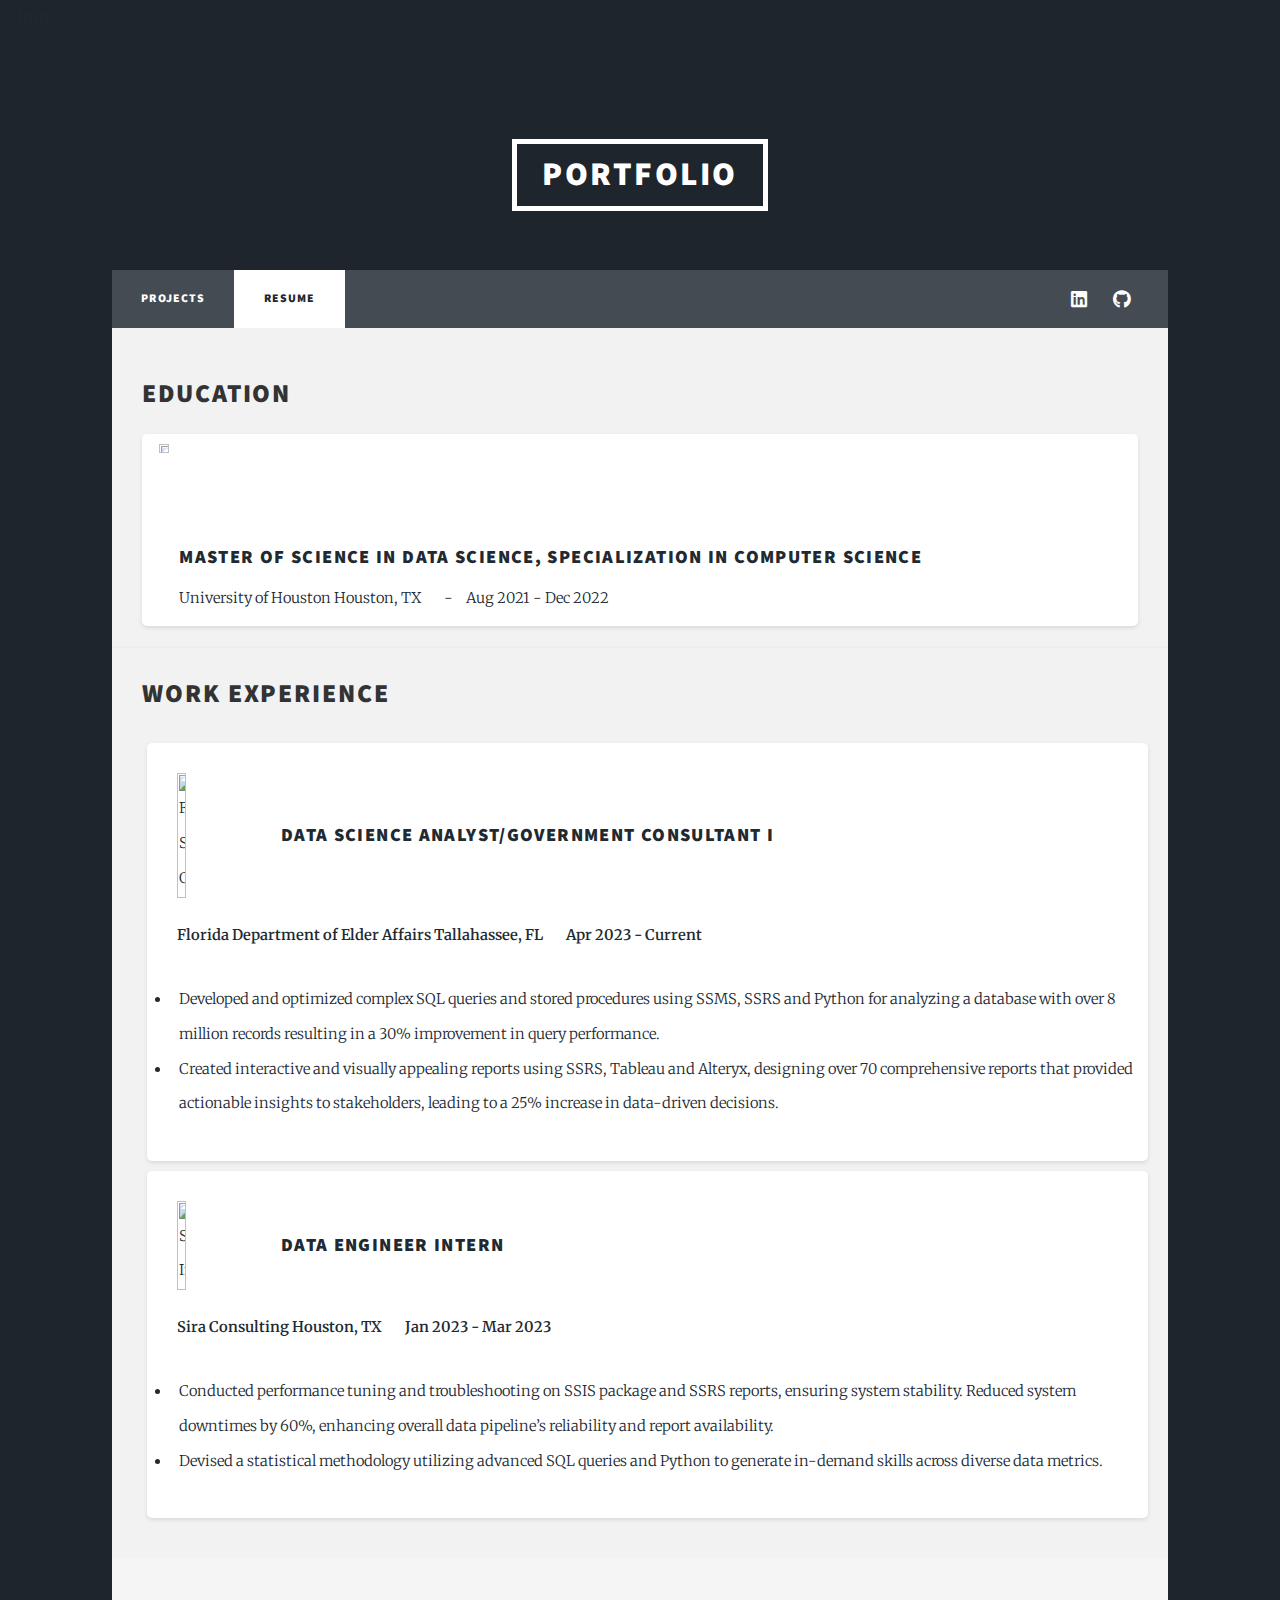
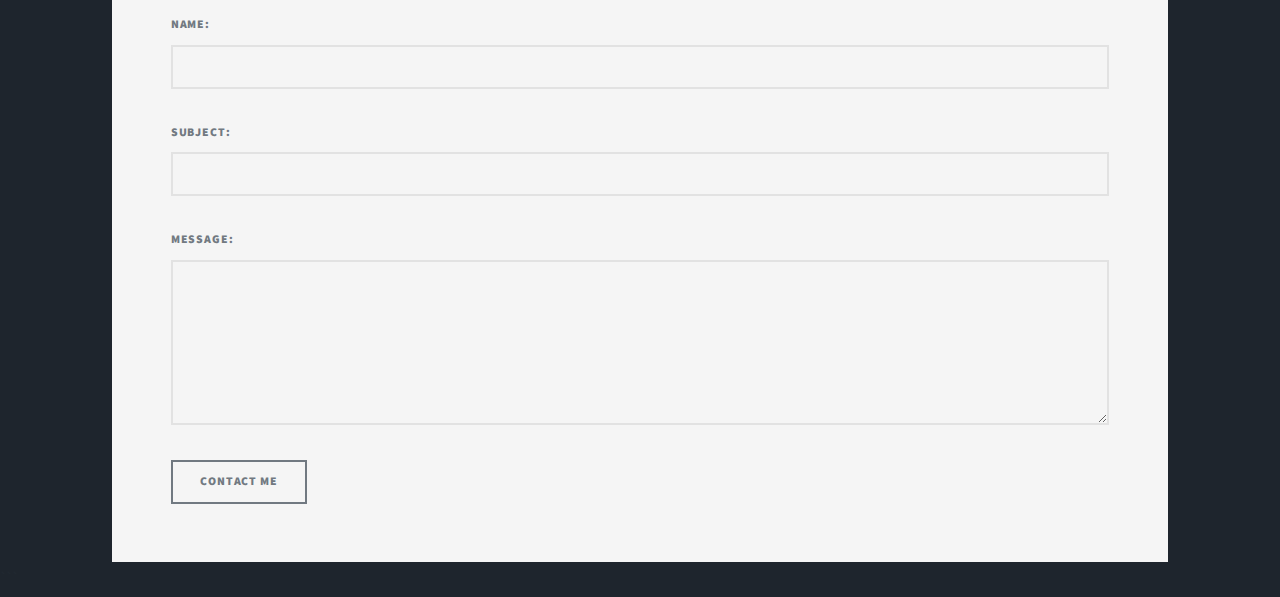
==== commit b2399d4c: "Update work.html" ====
--- a/work.html
+++ b/work.html
@@ -43,8 +43,10 @@
                     <h2 style="color: #333;">Education</h2>
                     <ul class="education" style="list-style-type: none; background-color: #fff; margin-bottom: 10px; padding: 10px; border-radius: 5px; box-shadow: 0 2px 4px rgba(0, 0, 0, 0.1);">
                         <li style="list-style-type: none;">
+                            <img class="company-logo" src="images/uh.png" alt="Florida State ODL" width="10%" height="10%">
+                            
                             <h3 class="job-title" style="margin: 0 0 0 10px;padding:10px;">Master of Science in Data Science, Specialization in Computer Science</h3>
-                            <span class="company-name" style="padding:20px">University of Houston Houston, TX</span> - <span class="dates" style="padding:10px">Aug 2021 - Dec 2022</span> - <span class="gpa" style="padding:10px">
+                            <span class="company-name" style="padding:20px">University of Houston Houston, TX</span> - <span class="dates" style="padding:10px">Aug 2021 - Dec 2022</span> 
                         </li>
                     </ul>
                 </section>
@@ -54,7 +56,7 @@
                     <ul class="work-experience">
                         <li style="list-style-type: none; background-color: #fff; margin-bottom: 10px; padding: 10px; border-radius: 5px; box-shadow: 0 2px 4px rgba(0, 0, 0, 0.1);">
                             <div style="display: flex; align-items: center;padding:20px">
-                                <img class="company-logo" src="images/uh.png" alt="Florida State ODL" width="10%" height="10%">
+                                <img class="company-logo" src="images/DOEA.jpg" alt="Florida State ODL" width="10%" height="10%">
                                 <br>
                                 <h3 class="job-title" style="margin: 0 0 0 10px;">Data Science Analyst/Government Consultant I</h3>
                             </div>
@@ -68,7 +70,7 @@
                         </li>
                         <li style="list-style-type: none; background-color: #fff; margin-bottom: 10px; padding: 10px; border-radius: 5px; box-shadow: 0 2px 4px rgba(0, 0, 0, 0.1);">
                             <div style="display: flex; align-items: center;padding:20px">
-                                <img class="company-logo" src="images/DOEA.png" alt="Salesforce Inc." width="10%" height="10%">
+                                <img class="company-logo" src="images/sira.jpg" alt="Salesforce Inc." width="10%" height="10%">
                                 <h3 class="job-title" style="margin: 0 0 0 10px;">Data Engineer Intern</h3>
                             </div>
                             <b><span class="company-name" style="padding:20px">Sira Consulting Houston, TX</span> <span class="dates">Jan 2023 - Mar 2023</span></b>
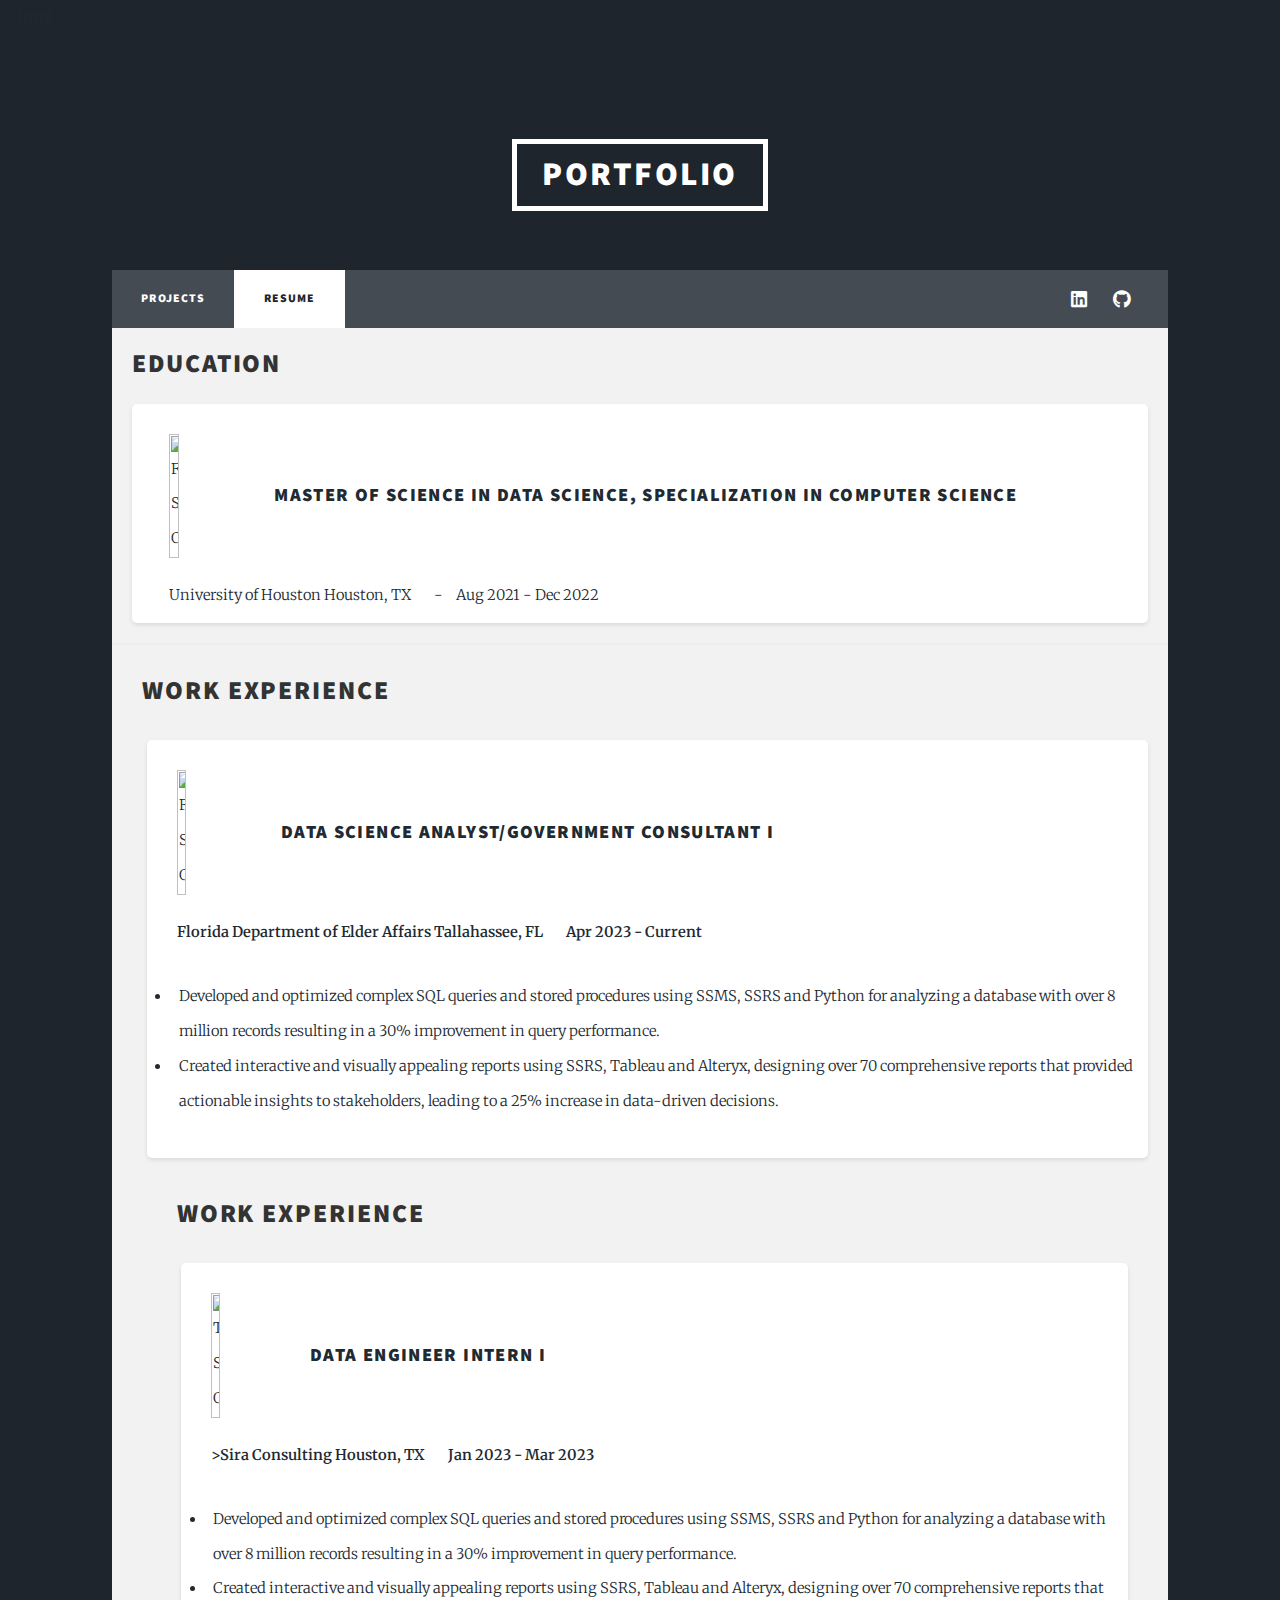
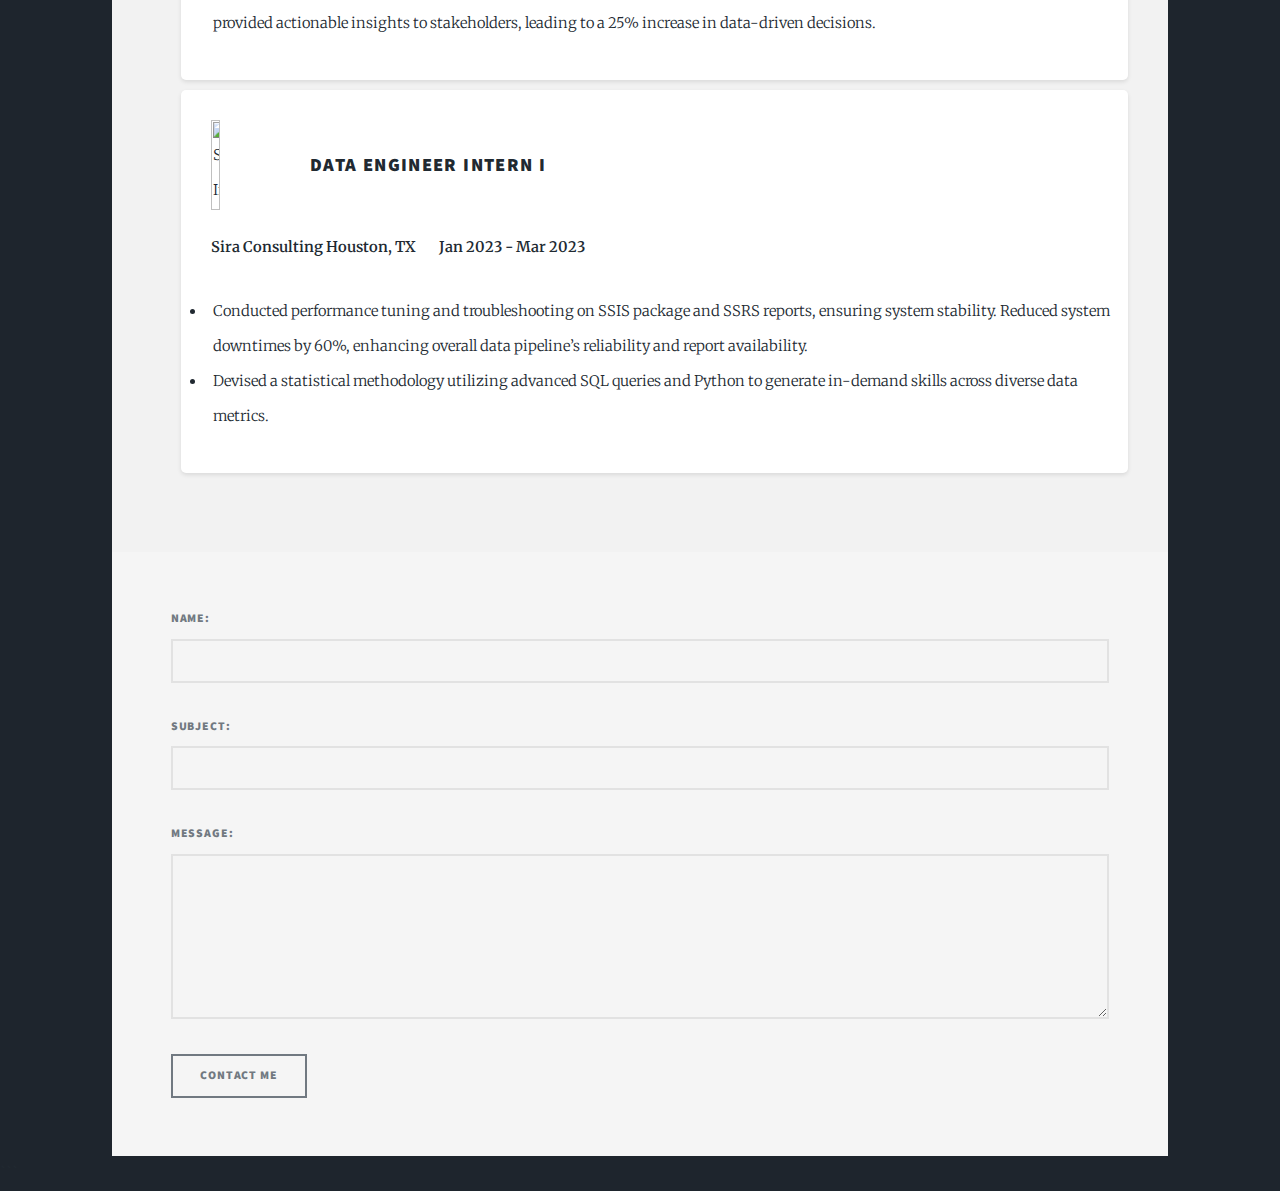
==== commit 0b2c9737: "Update work.html" ====
--- a/work.html
+++ b/work.html
@@ -39,13 +39,16 @@
             <div id="main">
 
                 <!-- Post -->
-                <section style="background-color: #f2f2f2; padding: 30px;padding-top:50px ;padding-bottom: 10px;">
+              <!--  <section style="background-color: #f2f2f2; padding: 30px;padding-top:50px ;padding-bottom: 10px;"> -->
+                <section style="background-color: #f2f2f2; padding: 20px;padding-bottom: 10px;">
                     <h2 style="color: #333;">Education</h2>
                     <ul class="education" style="list-style-type: none; background-color: #fff; margin-bottom: 10px; padding: 10px; border-radius: 5px; box-shadow: 0 2px 4px rgba(0, 0, 0, 0.1);">
                         <li style="list-style-type: none;">
-                            <img class="company-logo" src="images/uh.png" alt="Florida State ODL" width="10%" height="10%">
-                            
-                            <h3 class="job-title" style="margin: 0 0 0 10px;padding:10px;">Master of Science in Data Science, Specialization in Computer Science</h3>
+                             <div style="display: flex; align-items: center;padding:20px">
+                                <img class="company-logo" src="images/uh.jpg" alt="Florida State ODL" width="10%" height="10%">
+                                <br>
+                                <h3 class="job-title" style="margin: 0 0 0 10px;">Master of Science in Data Science, Specialization in Computer Science</h3>
+                            </div>
                             <span class="company-name" style="padding:20px">University of Houston Houston, TX</span> - <span class="dates" style="padding:10px">Aug 2021 - Dec 2022</span> 
                         </li>
                     </ul>
@@ -68,21 +71,45 @@
                                 </ul>
                             </p>
                         </li>
+
+                <section style="background-color: #f2f2f2; padding: 20px;padding-bottom: 10px;">
+                    <h2 style="color: #333;padding:10px">Work Experience</h2>
+                    <ul class="work-experience">
                         <li style="list-style-type: none; background-color: #fff; margin-bottom: 10px; padding: 10px; border-radius: 5px; box-shadow: 0 2px 4px rgba(0, 0, 0, 0.1);">
                             <div style="display: flex; align-items: center;padding:20px">
-                                <img class="company-logo" src="images/sira.jpg" alt="Salesforce Inc." width="10%" height="10%">
-                                <h3 class="job-title" style="margin: 0 0 0 10px;">Data Engineer Intern</h3>
+                                <img class="company-logo" src="images/sira.jpg" alt="Texas State ODL" width="10%" height="10%">
+                                <br>
+                                <h3 class="job-title" style="margin: 0 0 0 10px;">Data Engineer Intern I</h3>
                             </div>
-                            <b><span class="company-name" style="padding:20px">Sira Consulting Houston, TX</span> <span class="dates">Jan 2023 - Mar 2023</span></b>
-                           
-
- <p class="job-description">
+                            <b><span class="company-name" style="padding:20px">>Sira Consulting Houston, TX</span> <span class="dates">Jan 2023 - Mar 2023</span></b>
+                            <p class="job-description">
                                 <ul>
-                                    <li>Conducted performance tuning and troubleshooting on SSIS package and SSRS reports, ensuring system stability. Reduced system downtimes by 60%, enhancing overall data pipeline’s reliability and report availability.</li>
-                                    <li>Devised a statistical methodology utilizing advanced SQL queries and Python to generate in-demand skills across diverse data metrics.</li>
+                                    <li>Developed and optimized complex SQL queries and stored procedures using SSMS, SSRS and Python for analyzing a database with over 8 million records resulting in a 30% improvement in query performance.</li>
+                                    <li>Created interactive and visually appealing reports using SSRS, Tableau and Alteryx, designing over 70 comprehensive reports that provided actionable insights to stakeholders, leading to a 25% increase in data-driven decisions.</li>
                                 </ul>
                             </p>
                         </li>
+
+
+
+
+                         <li style="list-style-type: none; background-color: #fff; margin-bottom: 10px; padding: 10px; border-radius: 5px; box-shadow: 0 2px 4px rgba(0, 0, 0, 0.1);">
+                            <div style="display: flex; align-items: center;padding:20px">
+                                <img class="company-logo" src="images/sira.jpg" alt="Salesforce Inc." width="10%" height="10%">
+                                <br>
+                                <h3 class="job-title" style="margin: 0 0 0 10px;">Data Engineer Intern I</h3>
+                            </div>
+                          <b><span class="company-name" style="padding:20px">Sira Consulting Houston, TX</span> <span class="dates">Jan 2023 - Mar 2023</span></b>
+                            <p class="job-description">
+                                <ul>
+                                    <li>Conducted performance tuning and troubleshooting on SSIS package and SSRS reports, ensuring system stability. Reduced system downtimes by 60%, enhancing overall data pipeline’s reliability and report availability.</li>
+                                    <li>Devised a statistical methodology utilizing advanced SQL queries and Python to generate in-demand skills across diverse data metrics.
+                                </ul>
+                            </p>
+                        </li>
+
+                        
+                        
                         <!-- More Work Experience Items Here -->
                     </ul>
                 </section>
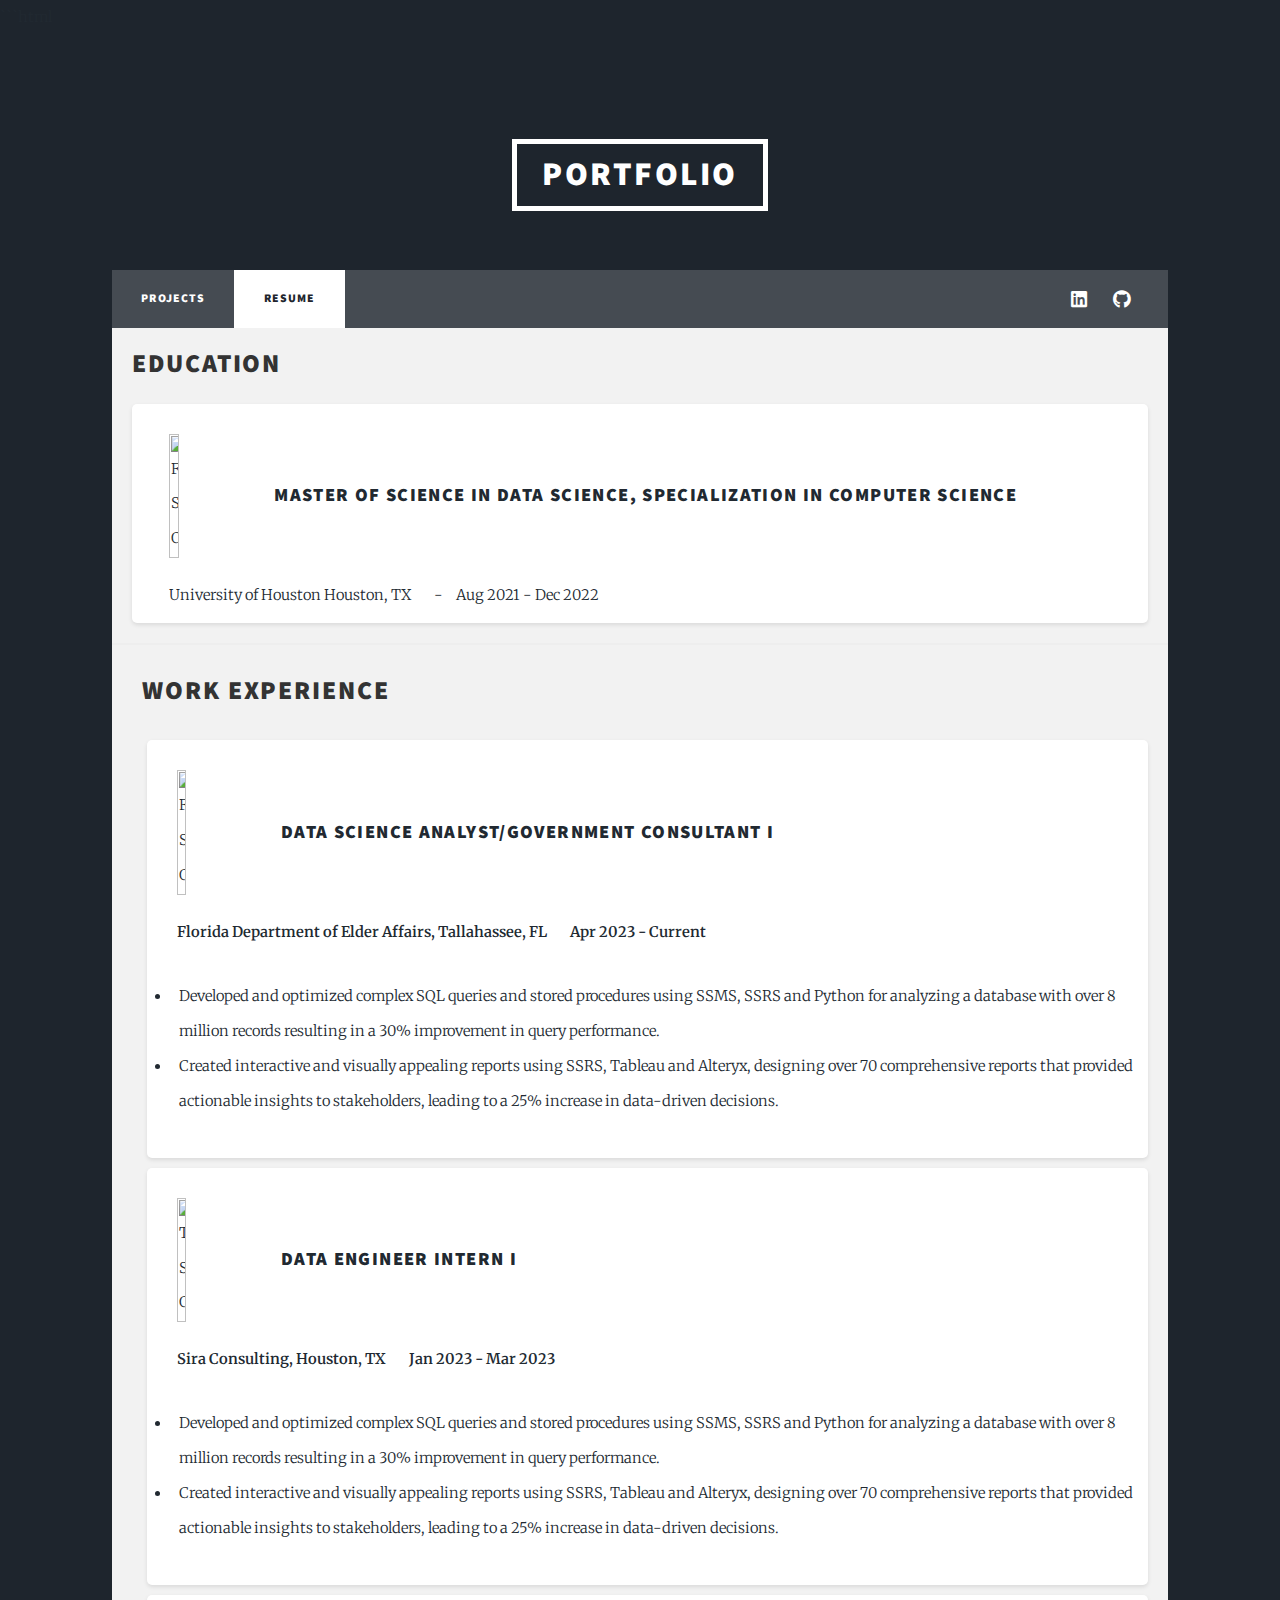
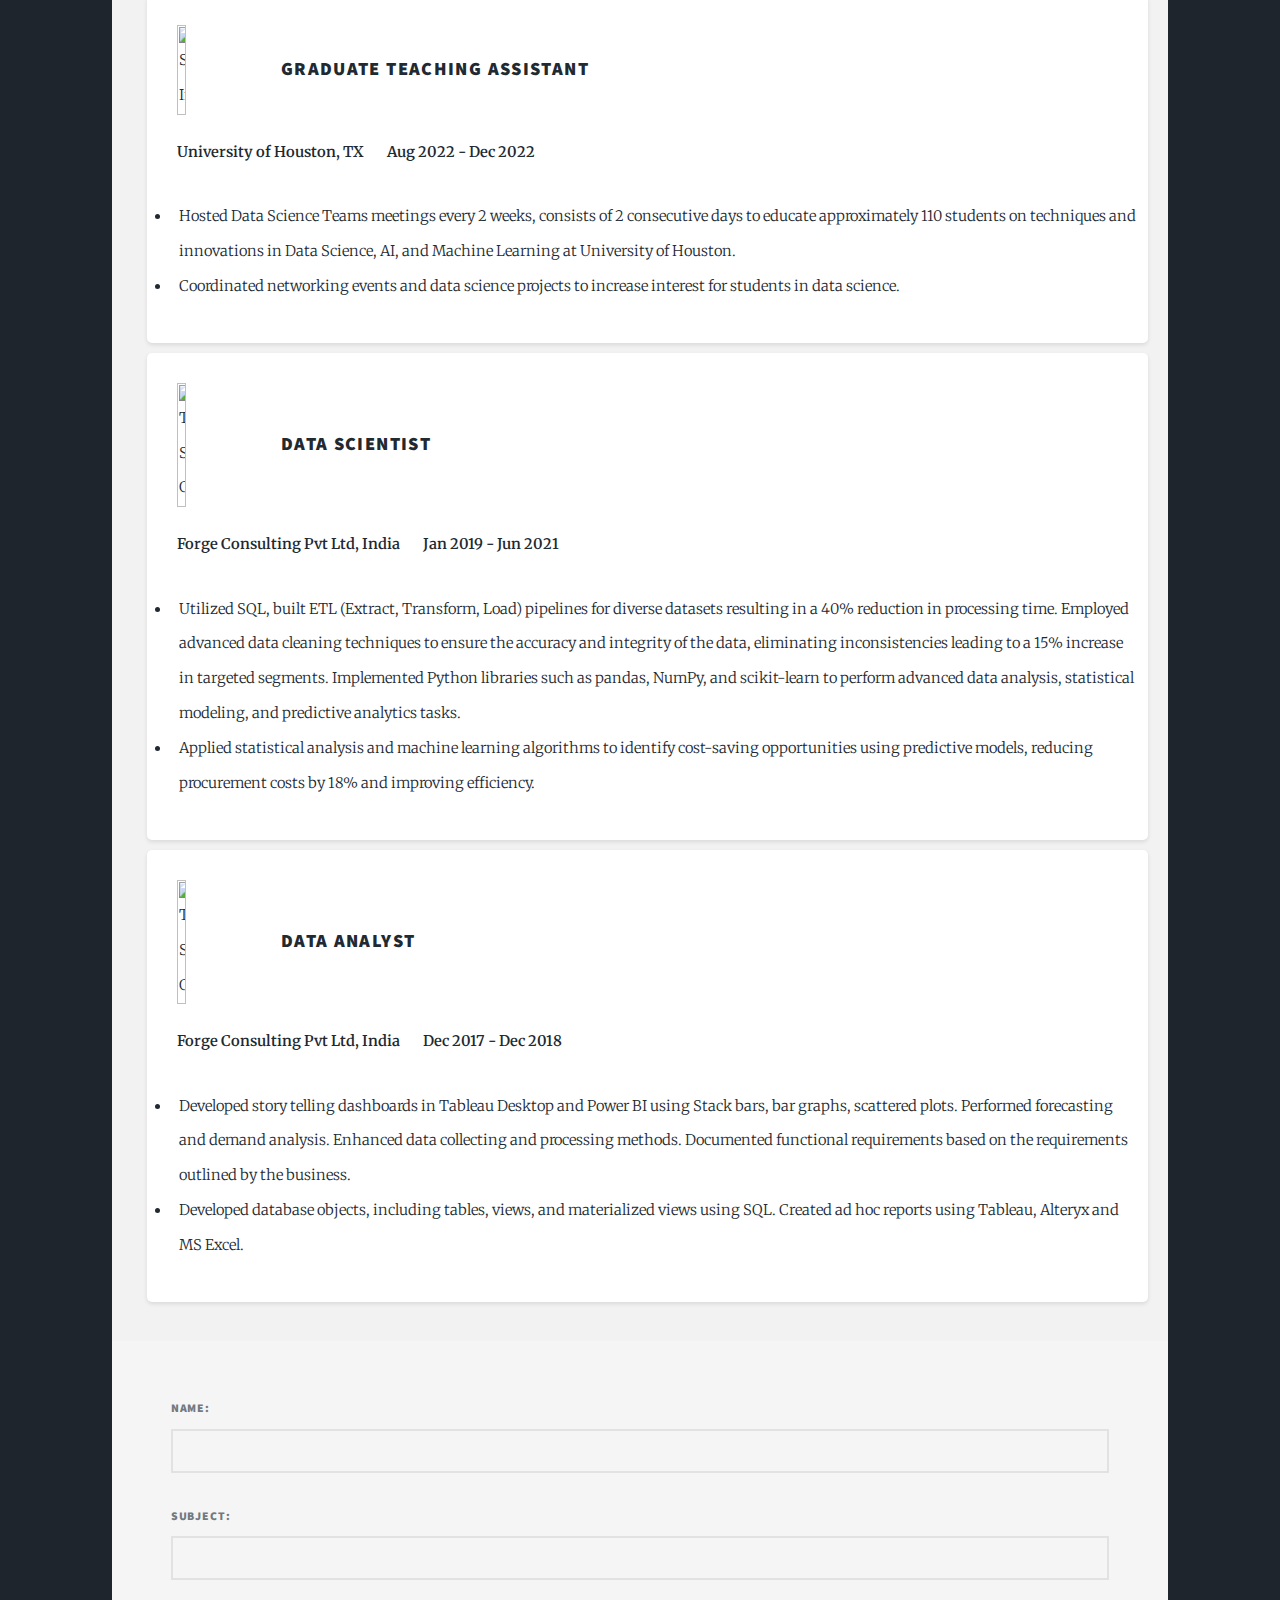
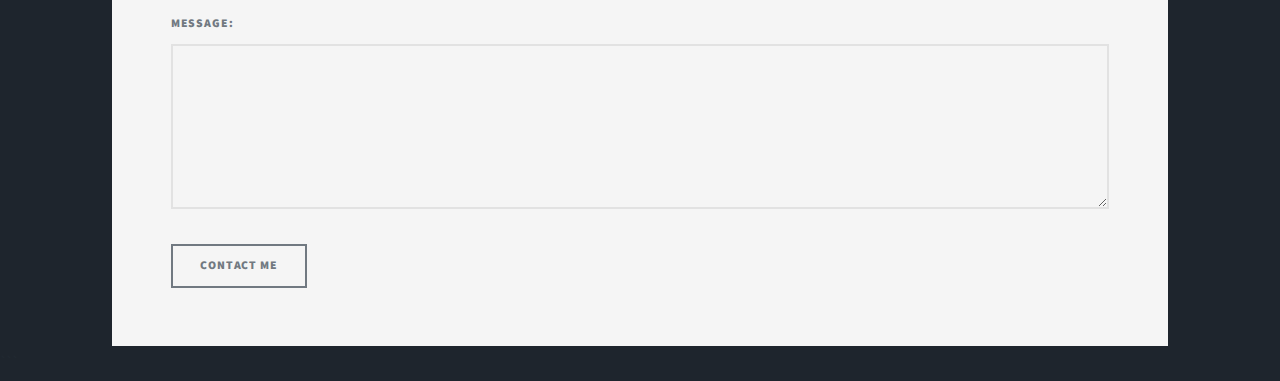
==== commit f5ffd053: "Update work.html" ====
--- a/work.html
+++ b/work.html
@@ -45,7 +45,7 @@
                     <ul class="education" style="list-style-type: none; background-color: #fff; margin-bottom: 10px; padding: 10px; border-radius: 5px; box-shadow: 0 2px 4px rgba(0, 0, 0, 0.1);">
                         <li style="list-style-type: none;">
                              <div style="display: flex; align-items: center;padding:20px">
-                                <img class="company-logo" src="images/uh.jpg" alt="Florida State ODL" width="10%" height="10%">
+                                <img class="company-logo" src="images/uh.png" alt="Florida State ODL" width="10%" height="10%">
                                 <br>
                                 <h3 class="job-title" style="margin: 0 0 0 10px;">Master of Science in Data Science, Specialization in Computer Science</h3>
                             </div>
@@ -63,7 +63,7 @@
                                 <br>
                                 <h3 class="job-title" style="margin: 0 0 0 10px;">Data Science Analyst/Government Consultant I</h3>
                             </div>
-                            <b><span class="company-name" style="padding:20px">Florida Department of Elder Affairs Tallahassee, FL</span> <span class="dates">Apr 2023 - Current</span></b>
+                            <b><span class="company-name" style="padding:20px">Florida Department of Elder Affairs, Tallahassee, FL</span> <span class="dates">Apr 2023 - Current</span></b>
                             <p class="job-description">
                                 <ul>
                                     <li>Developed and optimized complex SQL queries and stored procedures using SSMS, SSRS and Python for analyzing a database with over 8 million records resulting in a 30% improvement in query performance.</li>
@@ -72,16 +72,13 @@
                             </p>
                         </li>
 
-                <section style="background-color: #f2f2f2; padding: 20px;padding-bottom: 10px;">
-                    <h2 style="color: #333;padding:10px">Work Experience</h2>
-                    <ul class="work-experience">
                         <li style="list-style-type: none; background-color: #fff; margin-bottom: 10px; padding: 10px; border-radius: 5px; box-shadow: 0 2px 4px rgba(0, 0, 0, 0.1);">
                             <div style="display: flex; align-items: center;padding:20px">
                                 <img class="company-logo" src="images/sira.jpg" alt="Texas State ODL" width="10%" height="10%">
                                 <br>
                                 <h3 class="job-title" style="margin: 0 0 0 10px;">Data Engineer Intern I</h3>
                             </div>
-                            <b><span class="company-name" style="padding:20px">>Sira Consulting Houston, TX</span> <span class="dates">Jan 2023 - Mar 2023</span></b>
+                            <b><span class="company-name" style="padding:20px">Sira Consulting, Houston, TX</span> <span class="dates">Jan 2023 - Mar 2023</span></b>
                             <p class="job-description">
                                 <ul>
                                     <li>Developed and optimized complex SQL queries and stored procedures using SSMS, SSRS and Python for analyzing a database with over 8 million records resulting in a 30% improvement in query performance.</li>
@@ -91,24 +88,55 @@
                         </li>
 
 
-
-
                          <li style="list-style-type: none; background-color: #fff; margin-bottom: 10px; padding: 10px; border-radius: 5px; box-shadow: 0 2px 4px rgba(0, 0, 0, 0.1);">
                             <div style="display: flex; align-items: center;padding:20px">
-                                <img class="company-logo" src="images/sira.jpg" alt="Salesforce Inc." width="10%" height="10%">
+                                <img class="company-logo" src="images/uh.png" alt="Salesforce Inc." width="10%" height="10%">
                                 <br>
-                                <h3 class="job-title" style="margin: 0 0 0 10px;">Data Engineer Intern I</h3>
+                                <h3 class="job-title" style="margin: 0 0 0 10px;"> Graduate Teaching Assistant</h3>
                             </div>
-                          <b><span class="company-name" style="padding:20px">Sira Consulting Houston, TX</span> <span class="dates">Jan 2023 - Mar 2023</span></b>
+                          <b><span class="company-name" style="padding:20px">University of Houston, TX</span> <span class="dates">Aug 2022 - Dec 2022</span></b>
                             <p class="job-description">
                                 <ul>
-                                    <li>Conducted performance tuning and troubleshooting on SSIS package and SSRS reports, ensuring system stability. Reduced system downtimes by 60%, enhancing overall data pipeline’s reliability and report availability.</li>
-                                    <li>Devised a statistical methodology utilizing advanced SQL queries and Python to generate in-demand skills across diverse data metrics.
+                                    <li>Hosted Data Science Teams meetings every 2 weeks, consists of 2 consecutive days to educate approximately 110 students on techniques and innovations in Data Science, AI, and Machine Learning at University of Houston.</li>
+                                    <li>Coordinated networking events and data science projects to increase interest for students in data science.</li>
                                 </ul>
                             </p>
                         </li>
 
+
                         
+                        <li style="list-style-type: none; background-color: #fff; margin-bottom: 10px; padding: 10px; border-radius: 5px; box-shadow: 0 2px 4px rgba(0, 0, 0, 0.1);">
+                            <div style="display: flex; align-items: center;padding:20px">
+                                <img class="company-logo" src="images/forgee.jpg" alt="Texas State ODL" width="10%" height="10%">
+                                <br>
+                                <h3 class="job-title" style="margin: 0 0 0 10px;">Data Scientist </h3>
+                            </div>
+                            <b><span class="company-name" style="padding:20px">Forge Consulting Pvt Ltd, India</span> <span class="dates">Jan 2019 - Jun 2021</span></b>
+                            <p class="job-description">
+                                <ul>
+                                    <li>Utilized SQL, built ETL (Extract, Transform, Load) pipelines for diverse datasets resulting in a 40% reduction in processing time. Employed advanced data cleaning techniques to ensure the accuracy and integrity of the data, eliminating inconsistencies leading to a 15% increase in targeted segments.
+                                        Implemented Python libraries such as pandas, NumPy, and scikit-learn to perform advanced data analysis, statistical modeling, and predictive analytics tasks.</li>
+                                     <li> Applied statistical analysis and machine learning algorithms to identify cost-saving opportunities using predictive models, reducing procurement costs by 18% and improving efficiency.</li>
+                                </ul>
+                            </p>
+                        </li>
+
+                          <li style="list-style-type: none; background-color: #fff; margin-bottom: 10px; padding: 10px; border-radius: 5px; box-shadow: 0 2px 4px rgba(0, 0, 0, 0.1);">
+                            <div style="display: flex; align-items: center;padding:20px">
+                                <img class="company-logo" src="images/forgee.jpg" alt="Texas State ODL" width="10%" height="10%">
+                                <br>
+                                <h3 class="job-title" style="margin: 0 0 0 10px;">Data Analyst</h3>
+                            </div>
+                            <b><span class="company-name" style="padding:20px">Forge Consulting Pvt Ltd, India</span> <span class="dates">Dec 2017 - Dec 2018</span></b>
+                            <p class="job-description">
+                                <ul>
+                                    <li>Developed story telling dashboards in Tableau Desktop and Power BI using Stack bars, bar graphs, scattered plots. Performed forecasting and demand analysis. Enhanced data collecting and processing methods.
+                                    Documented functional requirements based on the requirements outlined by the business.</li>
+                                    <li>Developed database objects, including tables, views, and materialized views using SQL. Created ad hoc reports using Tableau, Alteryx and MS Excel.</li>
+                                </ul>
+                            </p>
+                        </li>
+
                         
                         <!-- More Work Experience Items Here -->
                     </ul>
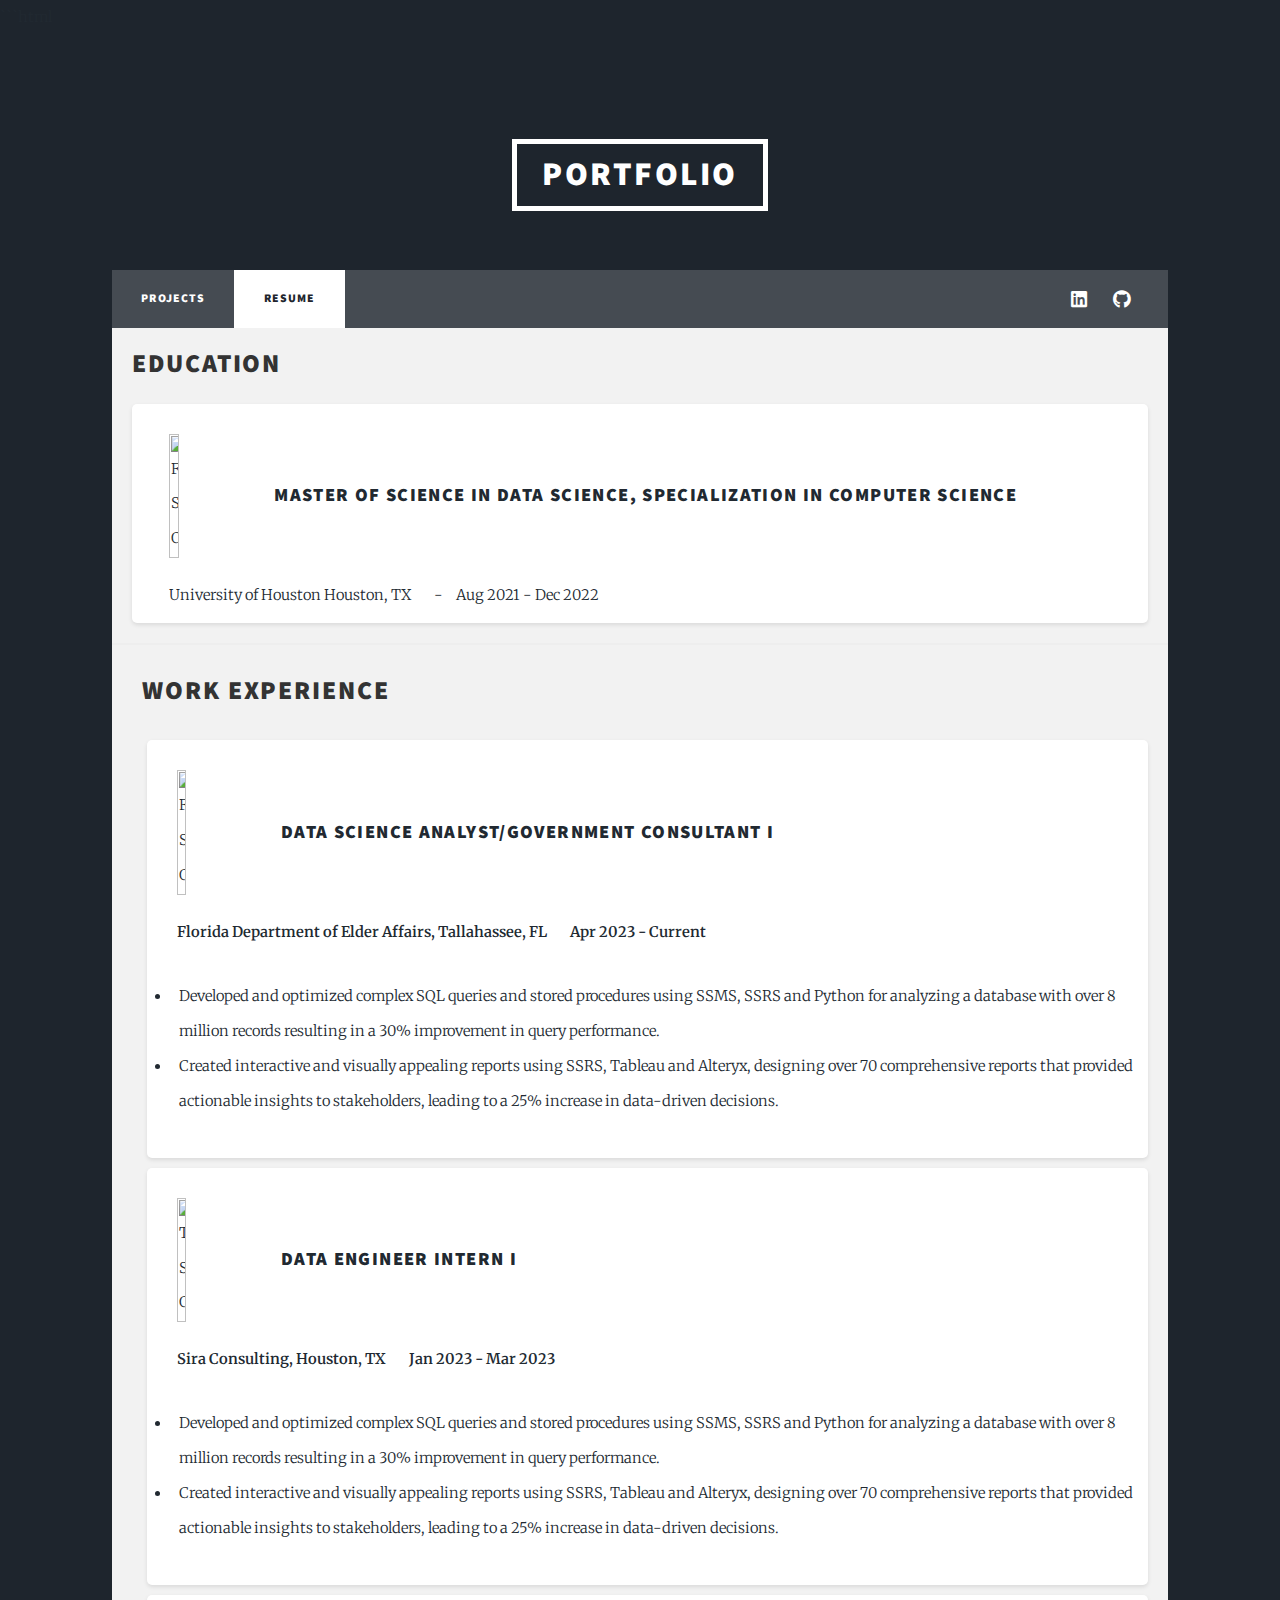
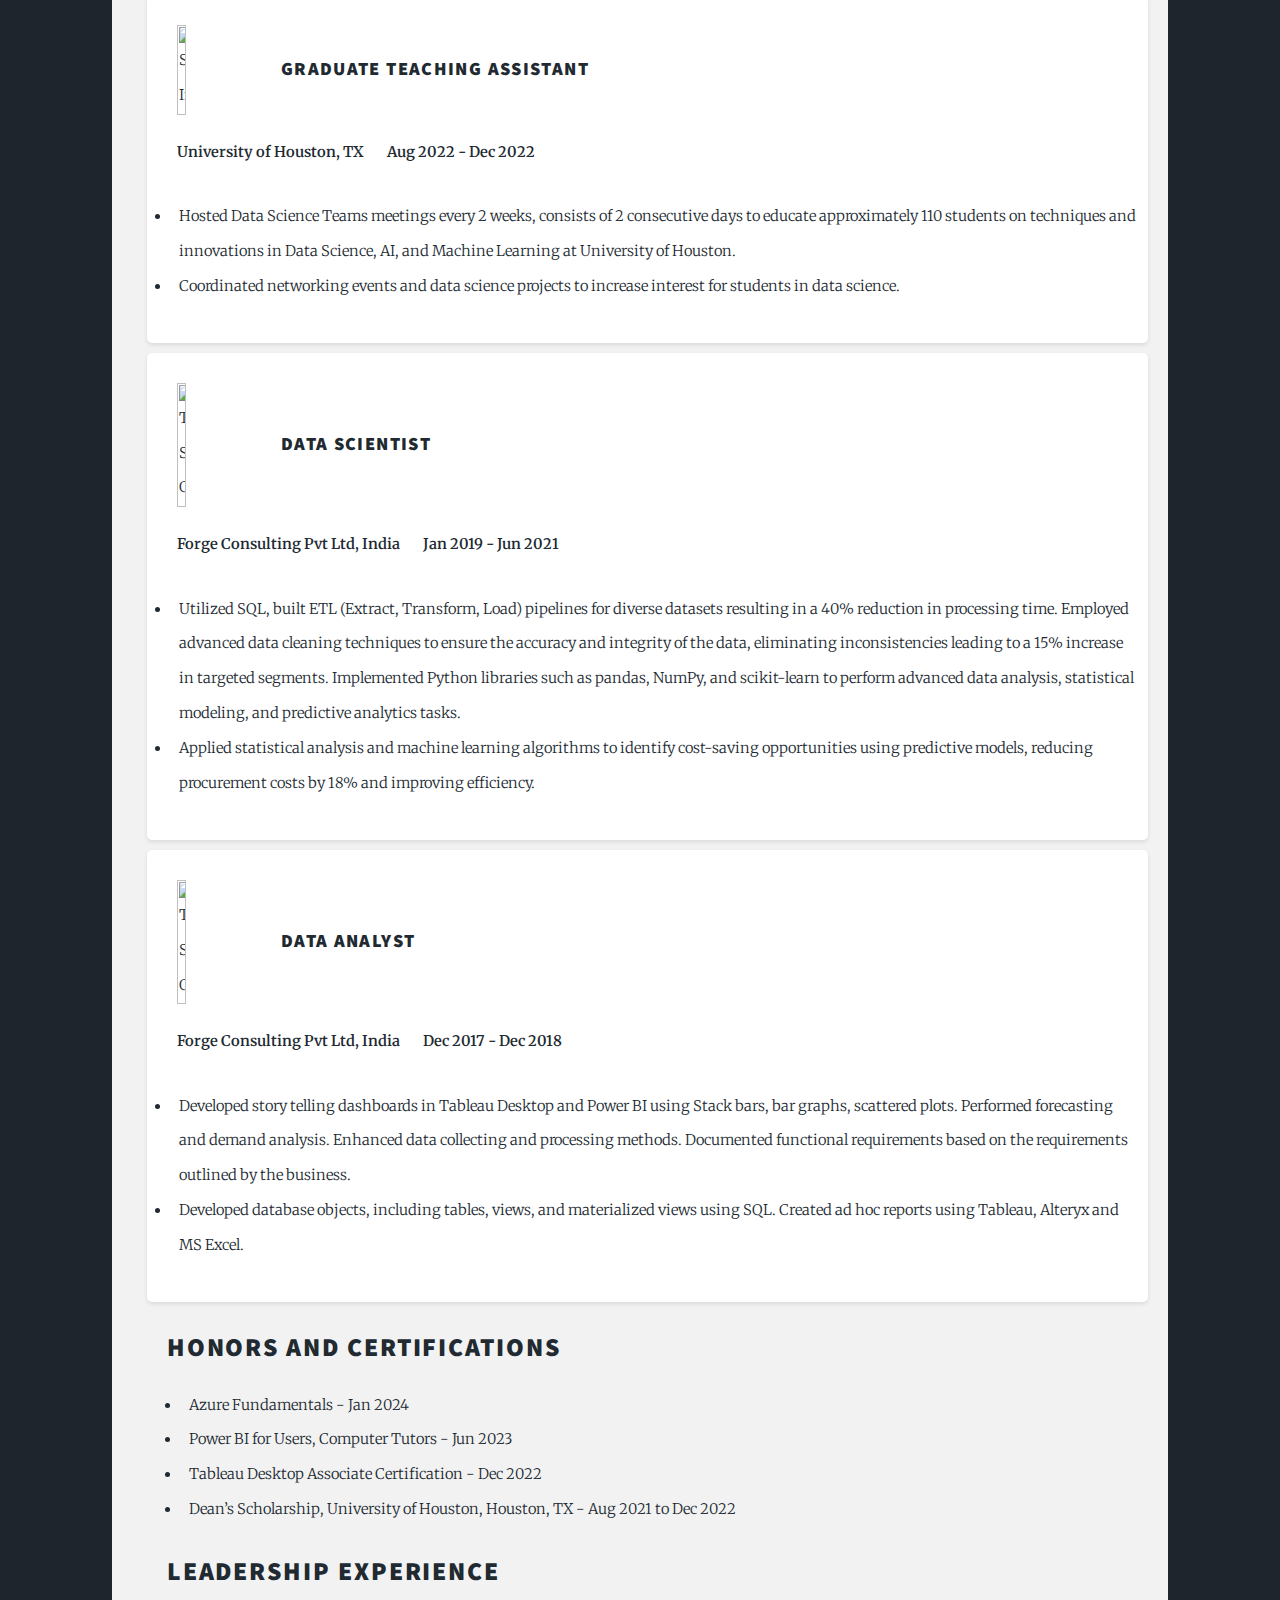
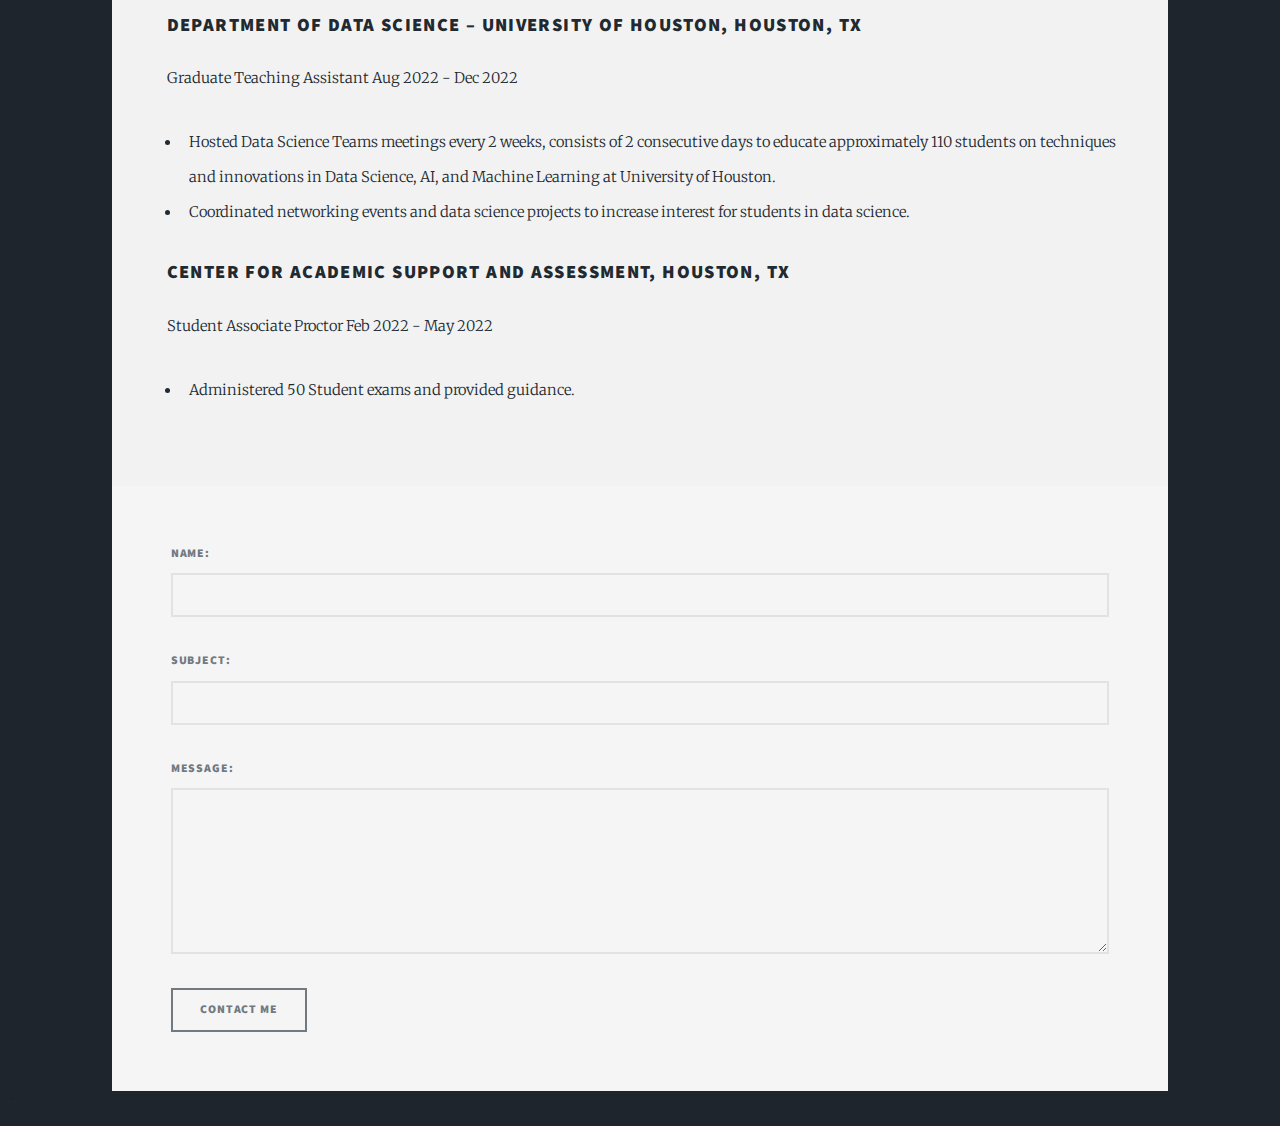
==== commit 6d809621: "Update work.html" ====
--- a/work.html
+++ b/work.html
@@ -137,6 +137,31 @@
                             </p>
                         </li>
 
+                <section style="background-color: #f2f2f2; padding: 20px;padding-bottom: 10px;">
+                        <H2>Honors and Certifications</H2>
+<ul>
+  <li>Azure Fundamentals - Jan 2024</li>
+  <li>Power BI for Users, Computer Tutors - Jun 2023</li>
+  <li>Tableau Desktop Associate Certification - Dec 2022</li>
+  <li>Dean’s Scholarship, University of Houston, Houston, TX - Aug 2021 to Dec 2022</li>
+</ul>  
+                        <h2>Leadership Experience</h2>
+<h3>Department Of Data Science – University of Houston, Houston, Tx</h3>
+<p>Graduate Teaching Assistant Aug 2022 - Dec 2022</p>
+<ul>
+  <li>Hosted Data Science Teams meetings every 2 weeks, consists of 2 consecutive days to educate approximately 110 students on techniques and innovations in Data Science, AI, and Machine Learning at University of Houston.</li>
+  <li>Coordinated networking events and data science projects to increase interest for students in data science.</li>
+</ul>
+<h3>Center for Academic Support and Assessment, Houston, Tx</h3>
+<p>Student Associate Proctor Feb 2022 - May 2022</p>
+<ul>
+  <li>Administered 50 Student exams and provided guidance.</li>
+</ul>
+
+
+
+
+                        
                         
                         <!-- More Work Experience Items Here -->
                     </ul>
@@ -164,7 +189,7 @@
                     <script>
                         function sendMessage() {
                           // Get form data
-                          const recipient = 'harika.gamidi@gmail.com';
+                          const recipient = 'krishanveni.20katta@gmail.com';
                           const subject = document.getElementById('subject').value;
                           const message = document.getElementById('message').value;
                           // Create the email body
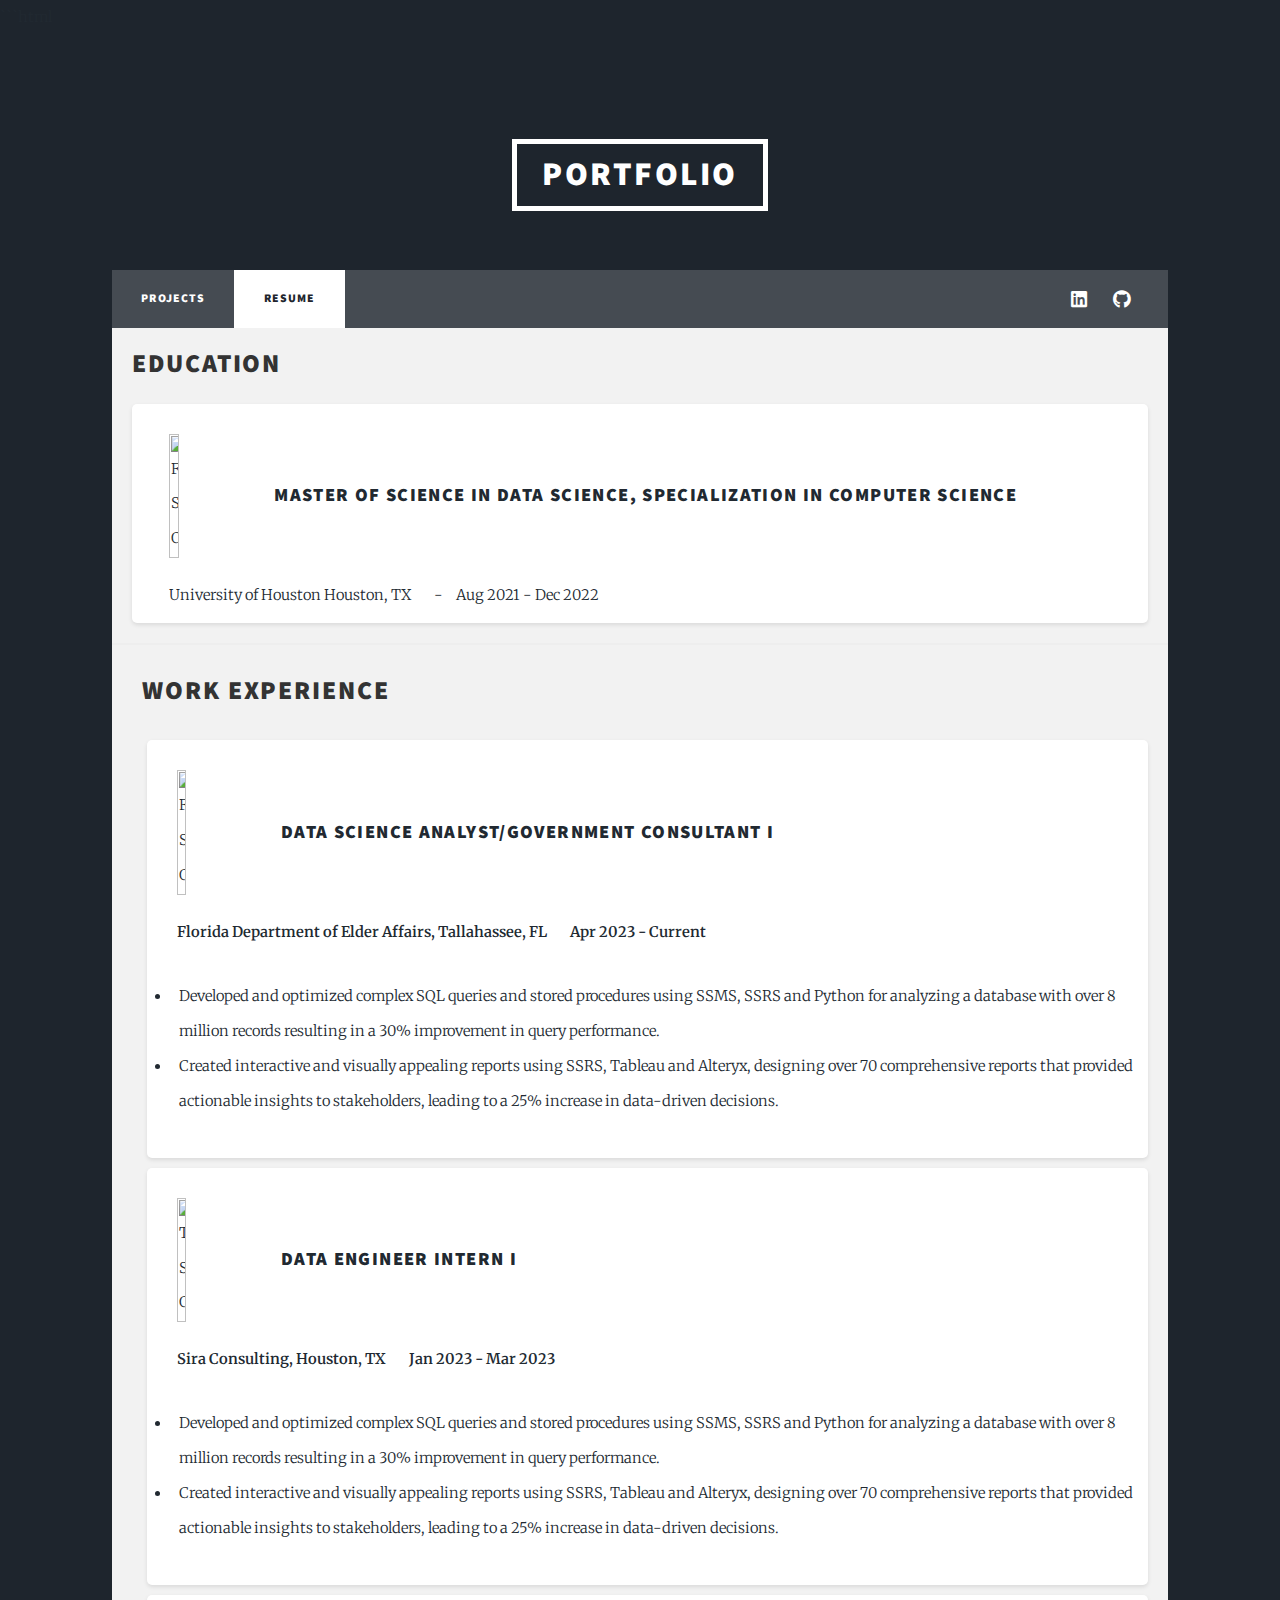
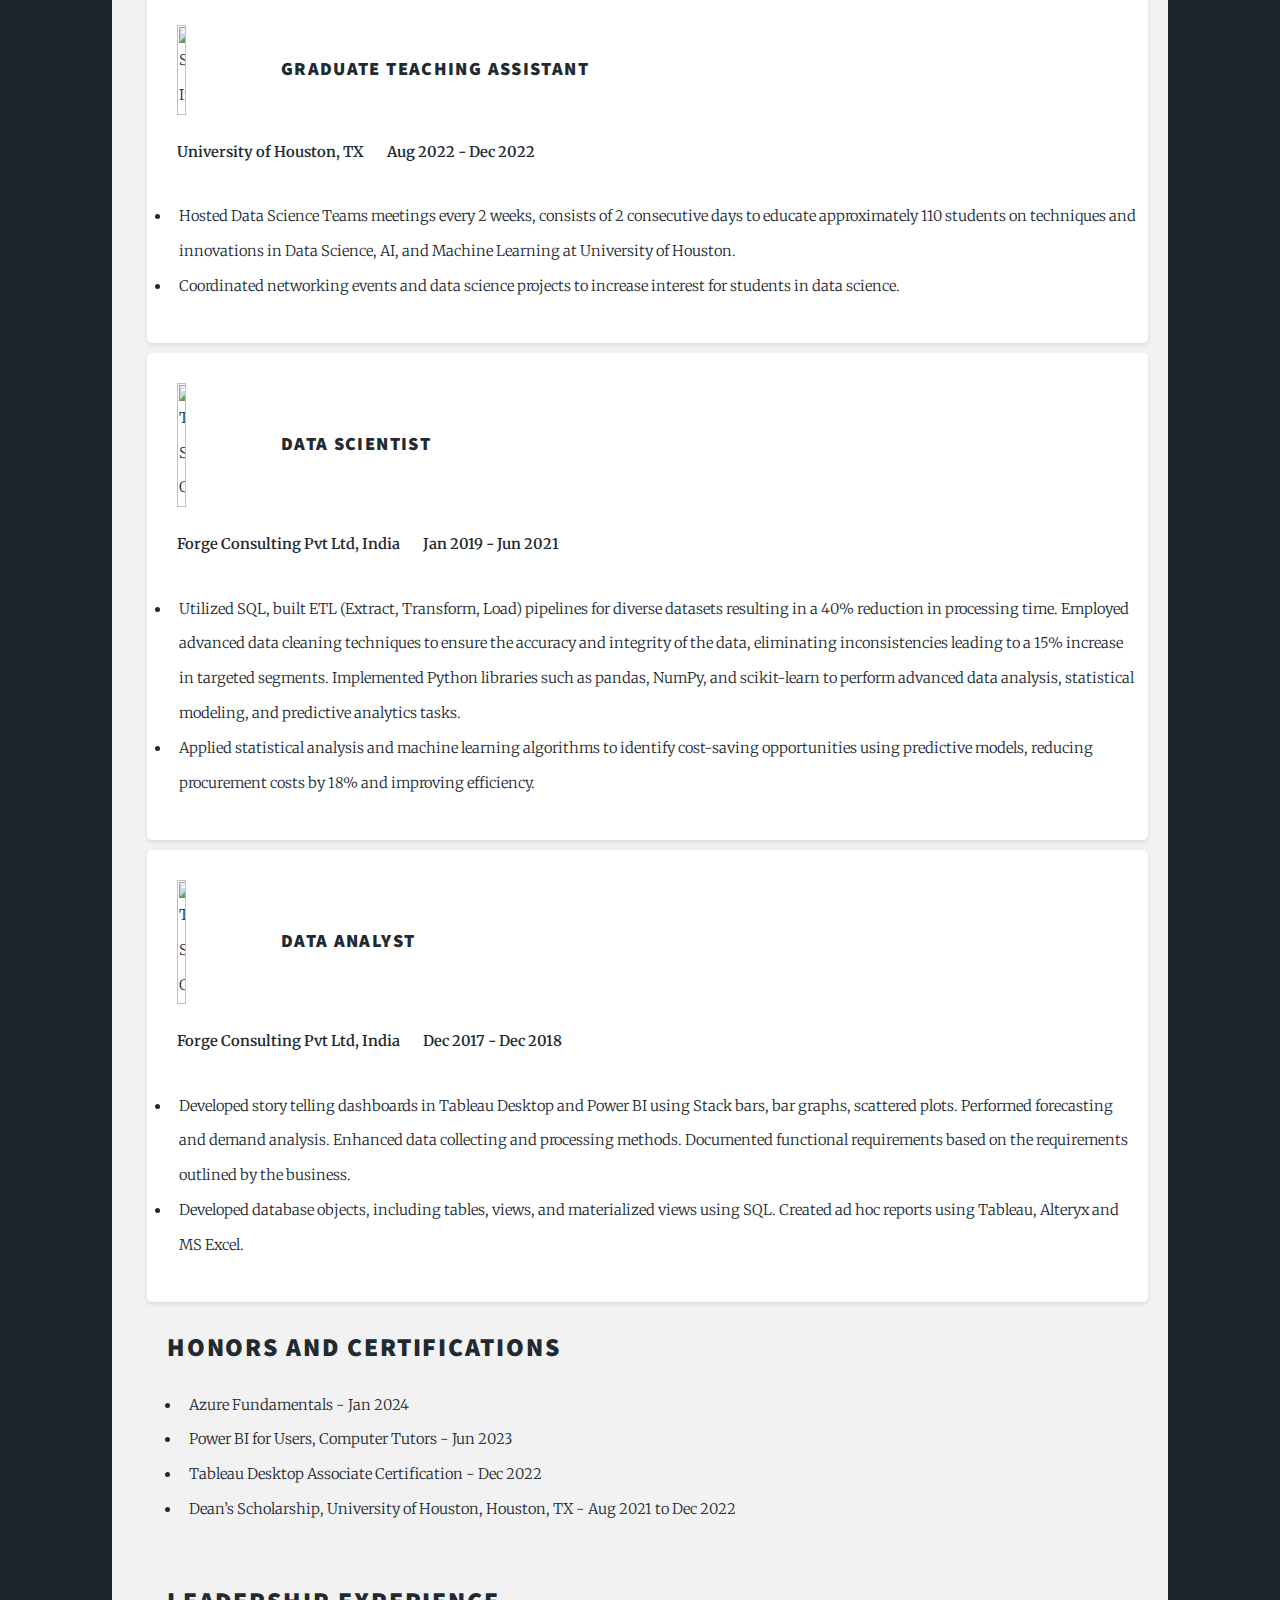
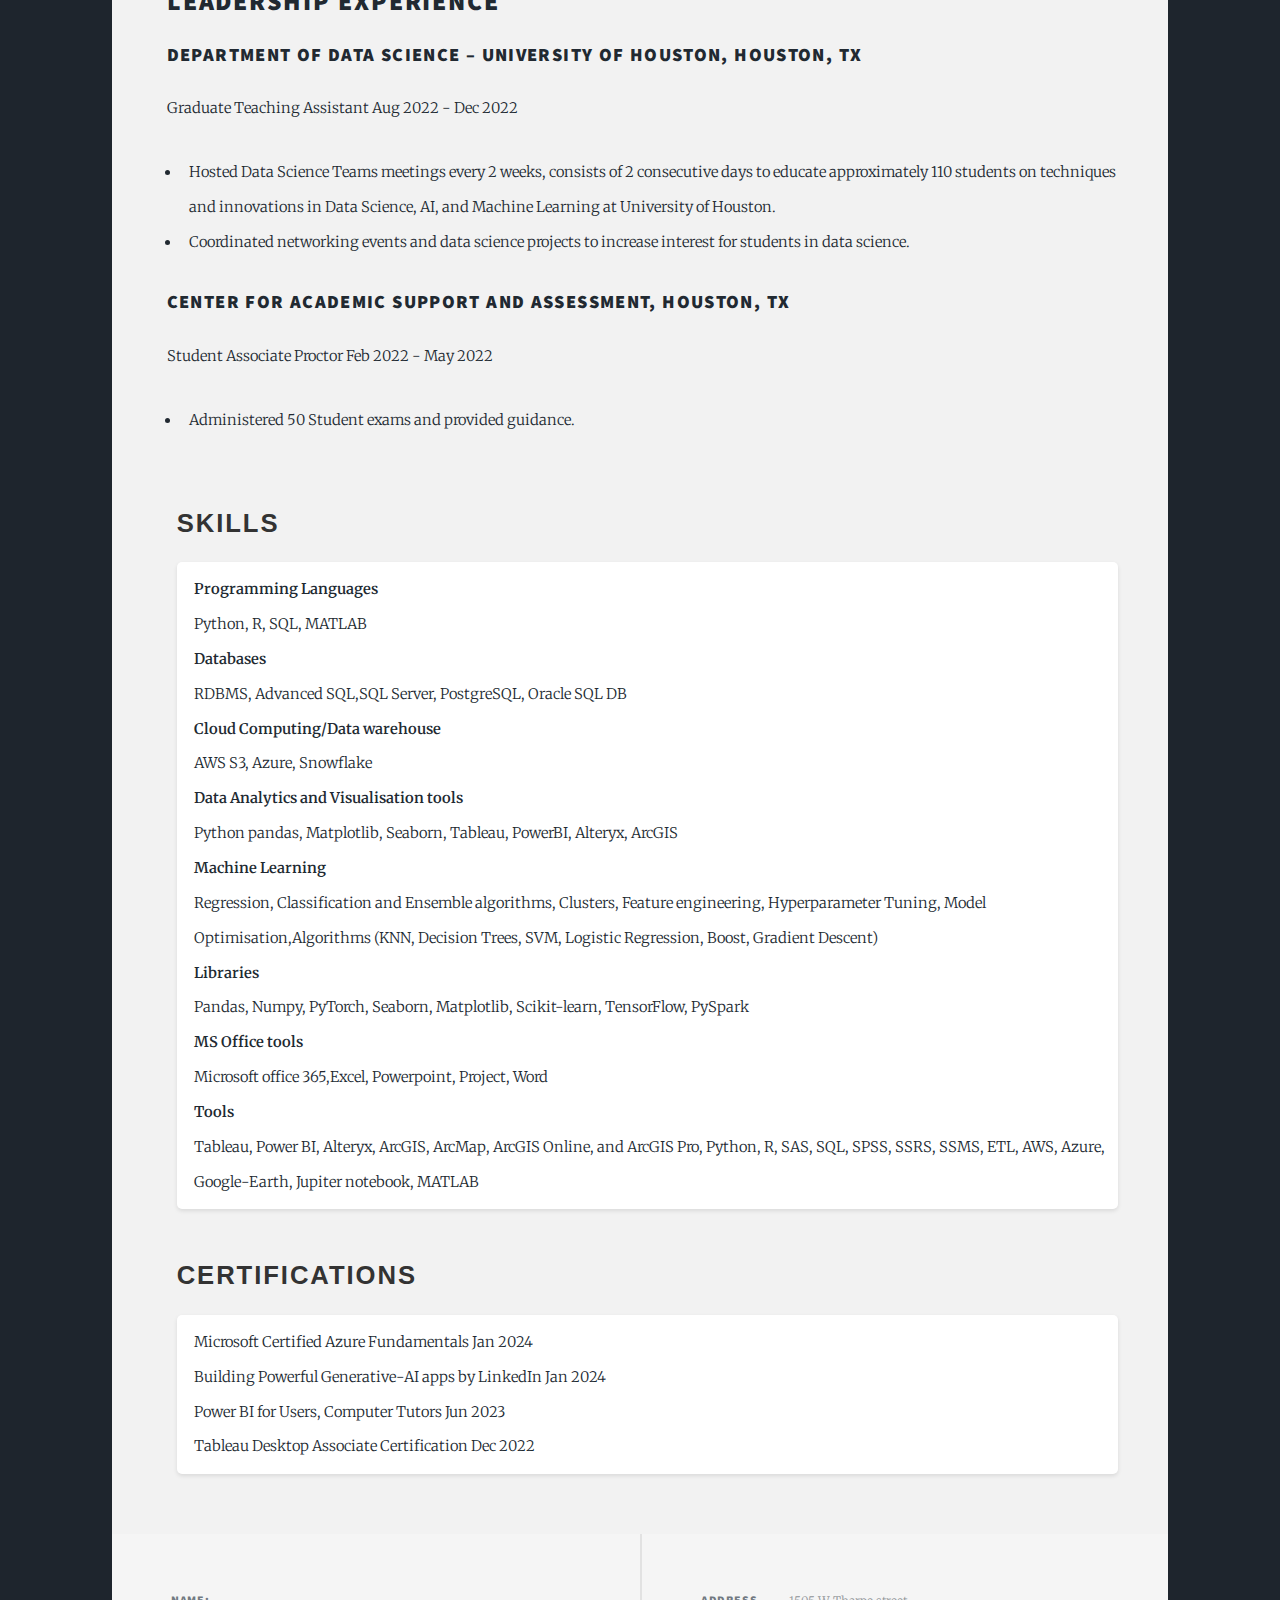
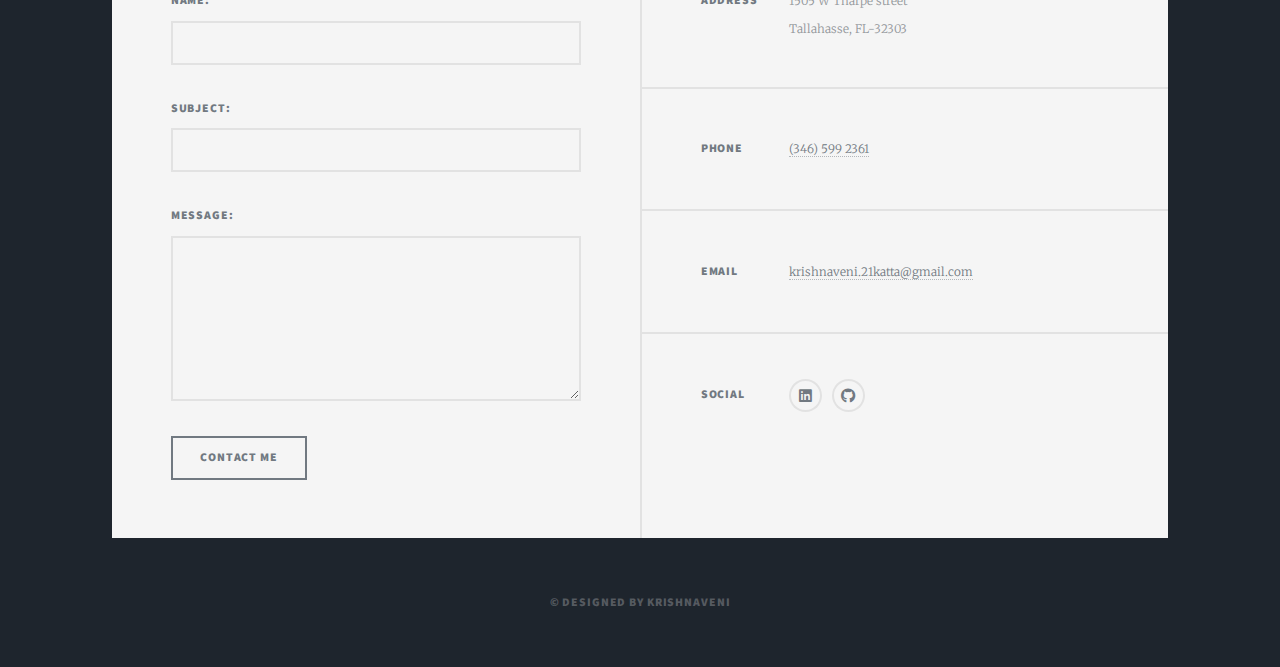
==== commit 65b88daa: "Update work.html" ====
--- a/work.html
+++ b/work.html
@@ -137,86 +137,202 @@
                             </p>
                         </li>
 
-                <section style="background-color: #f2f2f2; padding: 20px;padding-bottom: 10px;">
-                        <H2>Honors and Certifications</H2>
-<ul>
-  <li>Azure Fundamentals - Jan 2024</li>
-  <li>Power BI for Users, Computer Tutors - Jun 2023</li>
-  <li>Tableau Desktop Associate Certification - Dec 2022</li>
-  <li>Dean’s Scholarship, University of Houston, Houston, TX - Aug 2021 to Dec 2022</li>
-</ul>  
-                        <h2>Leadership Experience</h2>
-<h3>Department Of Data Science – University of Houston, Houston, Tx</h3>
-<p>Graduate Teaching Assistant Aug 2022 - Dec 2022</p>
-<ul>
-  <li>Hosted Data Science Teams meetings every 2 weeks, consists of 2 consecutive days to educate approximately 110 students on techniques and innovations in Data Science, AI, and Machine Learning at University of Houston.</li>
-  <li>Coordinated networking events and data science projects to increase interest for students in data science.</li>
-</ul>
-<h3>Center for Academic Support and Assessment, Houston, Tx</h3>
-<p>Student Associate Proctor Feb 2022 - May 2022</p>
-<ul>
-  <li>Administered 50 Student exams and provided guidance.</li>
-</ul>
-
-
-
-
-                        
-                        
-                        <!-- More Work Experience Items Here -->
-                    </ul>
-                </section>
-
-                <!-- More Sections Here -->
-
-            </div>  
-
-            <!-- Footer -->
-            <footer id="footer">
-                <section>
-                    <form id="sendMessageForm" onsubmit="return sendMessage()">
-                        <label for="name">Name:</label> 
-                        <input type="text" id="name" name="name" required>  
-                        <br>
-                        <label for="subject">Subject:</label> 
-                        <input type="text" id="subject" name="subject" required>  
-                        <br>
-                        <label for="message">Message:</label>  
-                        <textarea id="message" name="message" rows="4" required></textarea>   
-                        <br>
-                        <button type="submit">Contact Me</button> 
-                    </form>
-                    <script>
-                        function sendMessage() {
-                          // Get form data
-                          const recipient = 'krishanveni.20katta@gmail.com';
-                          const subject = document.getElementById('subject').value;
-                          const message = document.getElementById('message').value;
-                          // Create the email body
-                          const emailBody = `
-                            ${message}
-                          `;
-                          // Open the default mail client with the pre-filled email
-                          window.location.href = `mailto:${recipient}?subject=${subject}&body=${encodeURIComponent(emailBody)}`;
-                          // Prevent the form from submitting to the server
-                          return false;
-                        }
-                    </script>
-                </section>
-                <!-- Contact and other footer sections -->
-            </footer>
-
-        </div>
-
-        <!-- Scripts -->
-        <script src="assets/js/jquery.min.js"></script>
-        <script src="assets/js/jquery.scrollex.min.js"></script>
-        <script src="assets/js/jquery.scrolly.min.js"></script>
-        <script src="assets/js/browser.min.js"></script>
-        <script src="assets/js/breakpoints.min.js"></script>
-        <script src="assets/js/util.js"></script>
-        <script src="assets/js/main.js"></script>
-
-    </body>
+     <section style="background-color: #f2f2f2; padding: 20px;padding-bottom: 10px;">
+    <h2>Honors and Certifications</h2>
+    <ul>
+        <li>Azure Fundamentals - Jan 2024</li>
+        <li>Power BI for Users, Computer Tutors - Jun 2023</li>
+        <li>Tableau Desktop Associate Certification - Dec 2022</li>
+        <li>Dean’s Scholarship, University of Houston, Houston, TX - Aug 2021 to Dec 2022</li>
+    </ul>  
+</section>
+
+<section style="background-color: #f2f2f2; padding: 20px;padding-bottom: 10px;">
+    <h2>Leadership Experience</h2>
+    <h3>Department Of Data Science – University of Houston, Houston, Tx</h3>
+    <p>Graduate Teaching Assistant Aug 2022 - Dec 2022</p>
+    <ul>
+        <li>Hosted Data Science Teams meetings every 2 weeks, consists of 2 consecutive days to educate approximately 110 students on techniques and innovations in Data Science, AI, and Machine Learning at University of Houston.</li>
+        <li>Coordinated networking events and data science projects to increase interest for students in data science.</li>
+    </ul>
+    <h3>Center for Academic Support and Assessment, Houston, Tx</h3>
+    <p>Student Associate Proctor Feb 2022 - May 2022</p>
+    <ul>
+        <li>Administered 50 Student exams and provided guidance.</li>
+    </ul>
+</section>
+
+
+
+									<section style="background-color: #f2f2f2; padding: 30px;padding-bottom: 10px;">
+										<h2 style="color: #333;font-family: Verdana, Geneva, sans-serif;">Skills</h2>
+										<ul class="skills" style="list-style-type: none; background-color: #fff; margin-bottom: 10px; padding: 10px; border-radius: 5px; box-shadow: 0 2px 4px rgba(0, 0, 0, 0.1);">
+									  <li>
+										<span class="skill-class"><b>Programming Languages</b></span><br>
+										<span class="skill name">Python, R, SQL, MATLAB</span>
+									  </li>
+									  <li>
+										<span class="skill-name"><b>Databases</b></span><br>
+										<span class="proficiency-level">RDBMS, Advanced SQL,SQL Server, PostgreSQL, Oracle SQL DB</span>
+									  </li>
+									  <li>
+										<span class="skill-name"><b>Cloud Computing/Data warehouse</b></span><br>
+										<span class="proficiency-level">AWS S3, Azure, Snowflake</span>
+									  </li>
+									  <li>
+										<span class="skill-name"><b>Data Analytics and Visualisation tools</b></span><br>
+										<span class="proficiency-level">Python pandas, Matplotlib, Seaborn, Tableau, PowerBI, Alteryx, ArcGIS</span>
+									  </li>
+									  <li>
+										<span class="skill-name"><b>Machine Learning</b></span><br>
+										<span class="proficiency-level">Regression, Classification and Ensemble algorithms, Clusters, Feature engineering, Hyperparameter Tuning, Model Optimisation,Algorithms (KNN, Decision Trees, SVM, Logistic Regression, Boost, Gradient Descent)</span>
+									  </li>
+									  <li>
+										<span class="skill-name"><b>Libraries</b></span><br>
+										<span class="proficiency-level">Pandas, Numpy, PyTorch, Seaborn, Matplotlib, Scikit-learn, TensorFlow, PySpark</span>
+									  </li>
+									  <li>
+										<span class="skill-name"><b>MS Office tools</b></span><br>
+										<span class="proficiency-level"> Microsoft office 365,Excel, Powerpoint, Project, Word</span>
+									  </li>
+                                    <li>
+										<span class="skill-name"><b>Tools</b></span><br>
+										<span class="proficiency-level"> Tableau, Power BI, Alteryx, ArcGIS, ArcMap, ArcGIS Online, and ArcGIS Pro, Python, R, SAS, SQL, SPSS, SSRS, SSMS, ETL, AWS, Azure, Google-Earth, Jupiter notebook, MATLAB</span>
+									  </li>
+									</ul>
+								  </section>
+
+								  <section style="background-color: #f2f2f2; padding: 30px;padding-bottom: 10px;">
+									<h2 style="color: #333;font-family: Verdana, Geneva, sans-serif;
+
+
+
+
+									">Certifications</h2>
+									<ul class="certs" style="list-style-type: none; background-color: #fff; margin-bottom: 10px; padding: 10px; border-radius: 5px; box-shadow: 0 2px 4px rgba(0, 0, 0, 0.1);">
+									 
+									  <li>
+										<span class="cert-class">Microsoft Certified Azure Fundamentals Jan 2024</span><br>
+										
+									  </li>
+									  <li>
+										<span class="cert-class">Building Powerful Generative-AI apps by LinkedIn Jan 2024</span><br>
+									
+									  </li>
+									
+									  <li>
+										<span class="cert-class">Power BI for Users, Computer Tutors Jun 2023</span><br>
+									
+									  </li>
+									  <li>
+										<span class="cert-class">Tableau Desktop Associate Certification Dec 2022</span><br>
+										
+									  </li>
+									 
+									</ul>
+								  </section>
+								
+						
+				</div>	
+				
+
+
+				<!-- Footer -->
+					<footer id="footer">
+						<section>
+							<form id="sendMessageForm" onsubmit="return sendMessage()">
+								<label
+ 
+for="name">Name:</label> 
+<input
+type="text"
+id="name"
+name="name"
+required>  
+<br>
+<label
+ 
+for="subject">Subject:</label> 
+<input
+type="text"
+id="subject"
+name="subject"
+required>  
+<br>
+<label
+for="message">Message:</label>  
+<textarea
+id="message"
+name="message"
+rows="4"
+required></textarea>   
+<br>
+<button
+type="submit">Contact Me</button> 
+</form>
+
+							
+							<script>
+								function sendMessage() {
+								  // Get form data
+								  const recipient = 'krishnaveni.21katta@gmail.com';
+								  const subject = document.getElementById('subject').value;
+								  const message = document.getElementById('message').value;
+							
+								  // Create the email body
+								  const emailBody = `
+									
+									${message}
+								  `;
+							
+								  // Open the default mail client with the pre-filled email
+								  window.location.href = `mailto:${recipient}?subject=${subject}&body=${encodeURIComponent(emailBody)}`;
+							
+								  // Prevent the form from submitting to the server
+								  return false;
+								}
+							  </script>
+						</section>
+						<section class="split contact">
+							<section class="alt">
+								<h3>Address</h3>
+								<p>1505 W Tharpe street<br />
+								Tallahasse, FL-32303 </p>
+							</section>
+							<section>
+								<h3>Phone</h3>
+								<p><a href="#">(346) 599 2361</a></p>
+							</section>
+							<section>
+								<h3>Email</h3>
+								<p><a href="mailto:krishnaveni.21katta@gmail.com">krishnaveni.21katta@gmail.com</a></p>
+							</section>
+							<section>
+								<h3>Social</h3>
+								<ul class="icons alt">
+									<li><a href="https://www.linkedin.com/in/krishnaveni-katta" class="icon brands alt fa-linkedin"><span class="label">linkedin</span></a></li>
+
+									<li><a href="https://github.com/krishnavenika" class="icon brands alt fa-github"><span class="label">GitHub</span></a></li>
+								</ul>
+							</section>
+						</section>
+					</footer>
+
+				<!-- Copyright -->
+				<div id="copyright">
+					<ul><li>&copy; Designed by Krishnaveni </a></li></ul>
+				</div>
+
+			</div>
+
+		<!-- Scripts -->
+			<script src="assets/js/jquery.min.js"></script>
+			<script src="assets/js/jquery.scrollex.min.js"></script>
+			<script src="assets/js/jquery.scrolly.min.js"></script>
+			<script src="assets/js/browser.min.js"></script>
+			<script src="assets/js/breakpoints.min.js"></script>
+			<script src="assets/js/util.js"></script>
+			<script src="assets/js/main.js"></script>
+
+	</body>
 </html>
-```
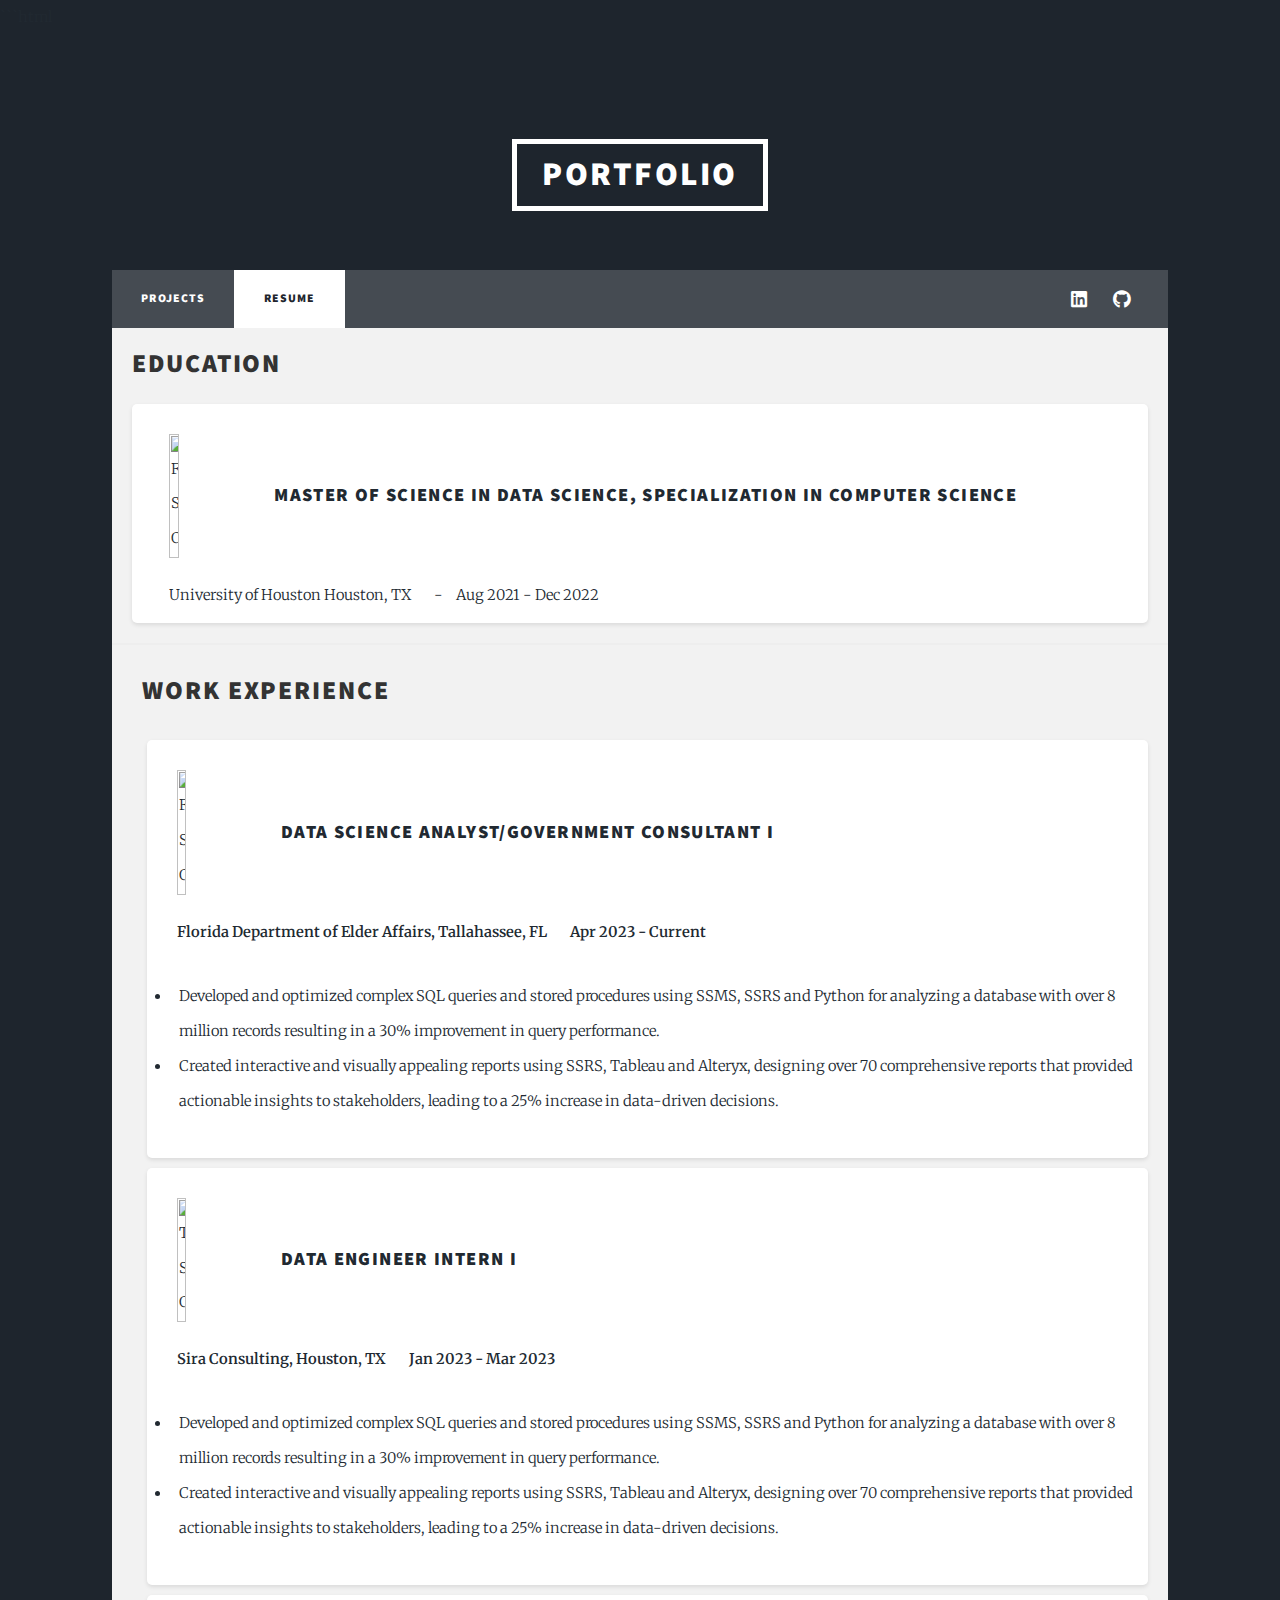
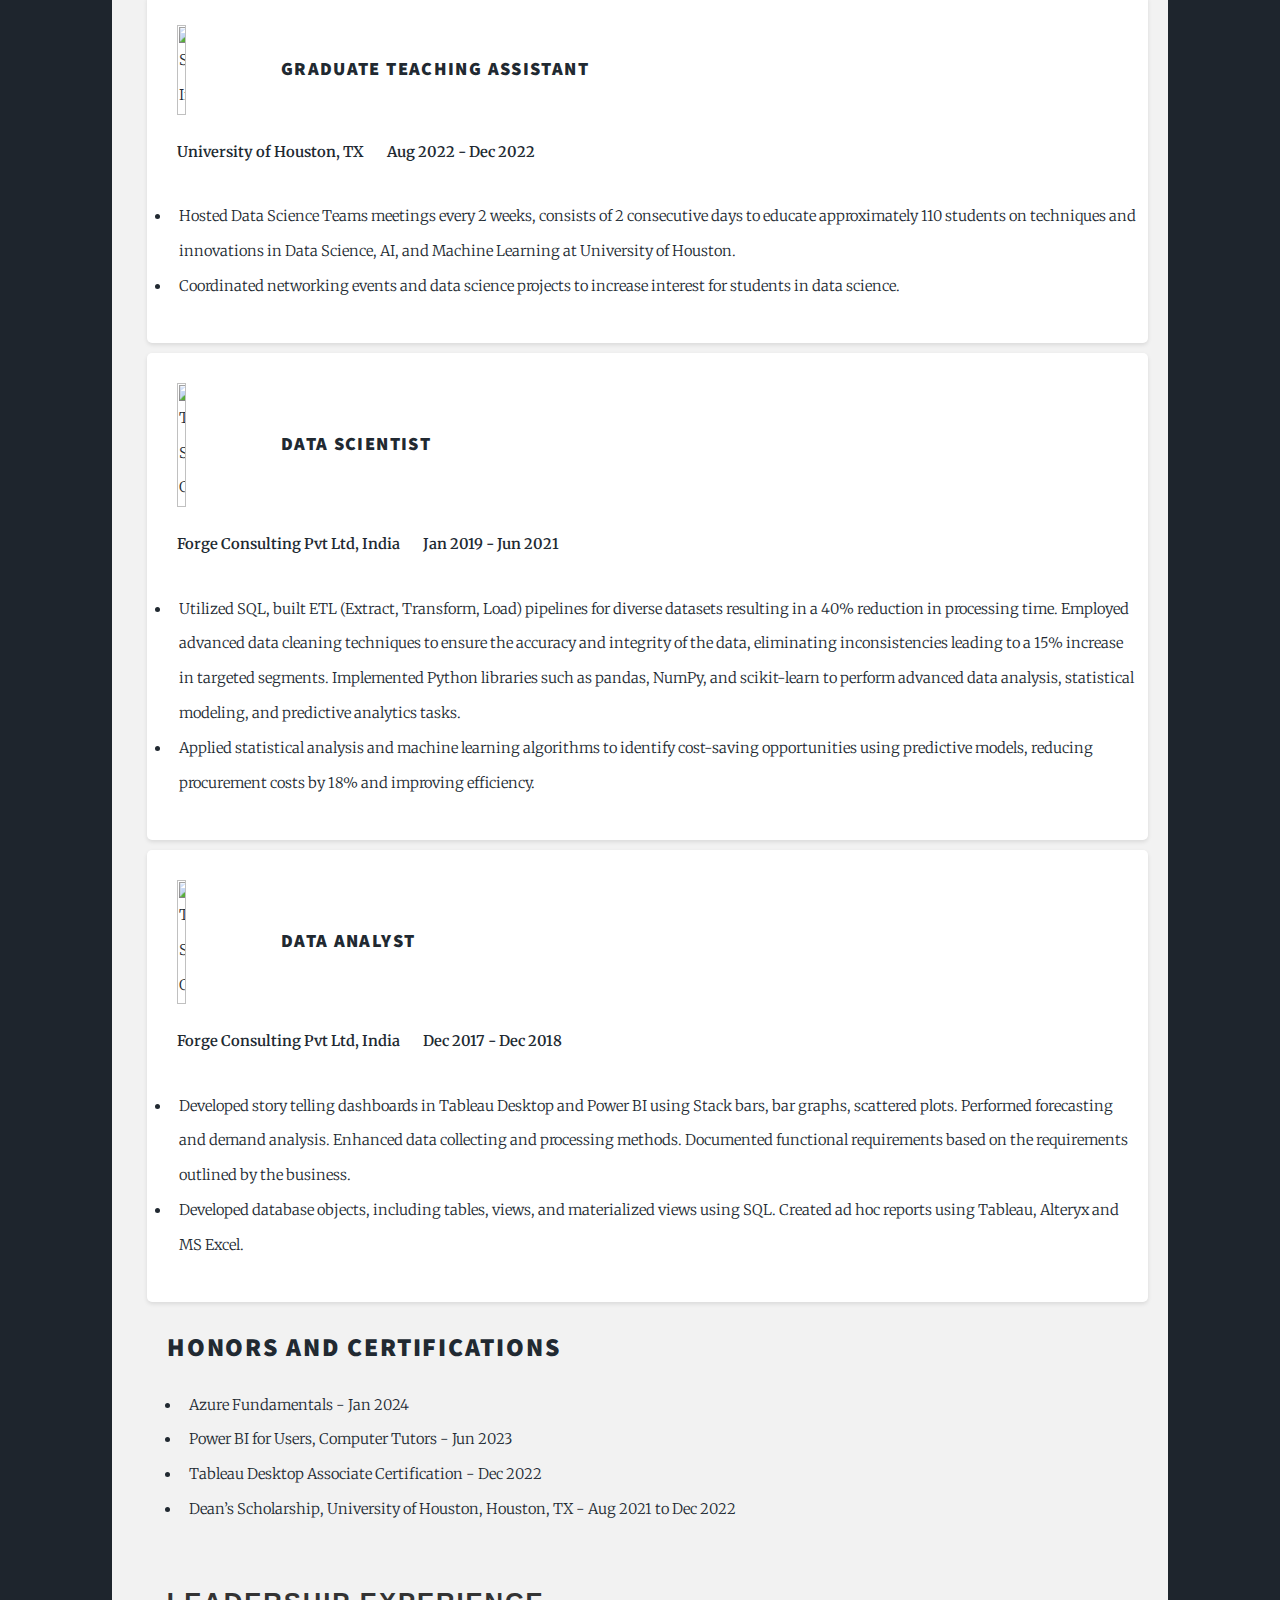
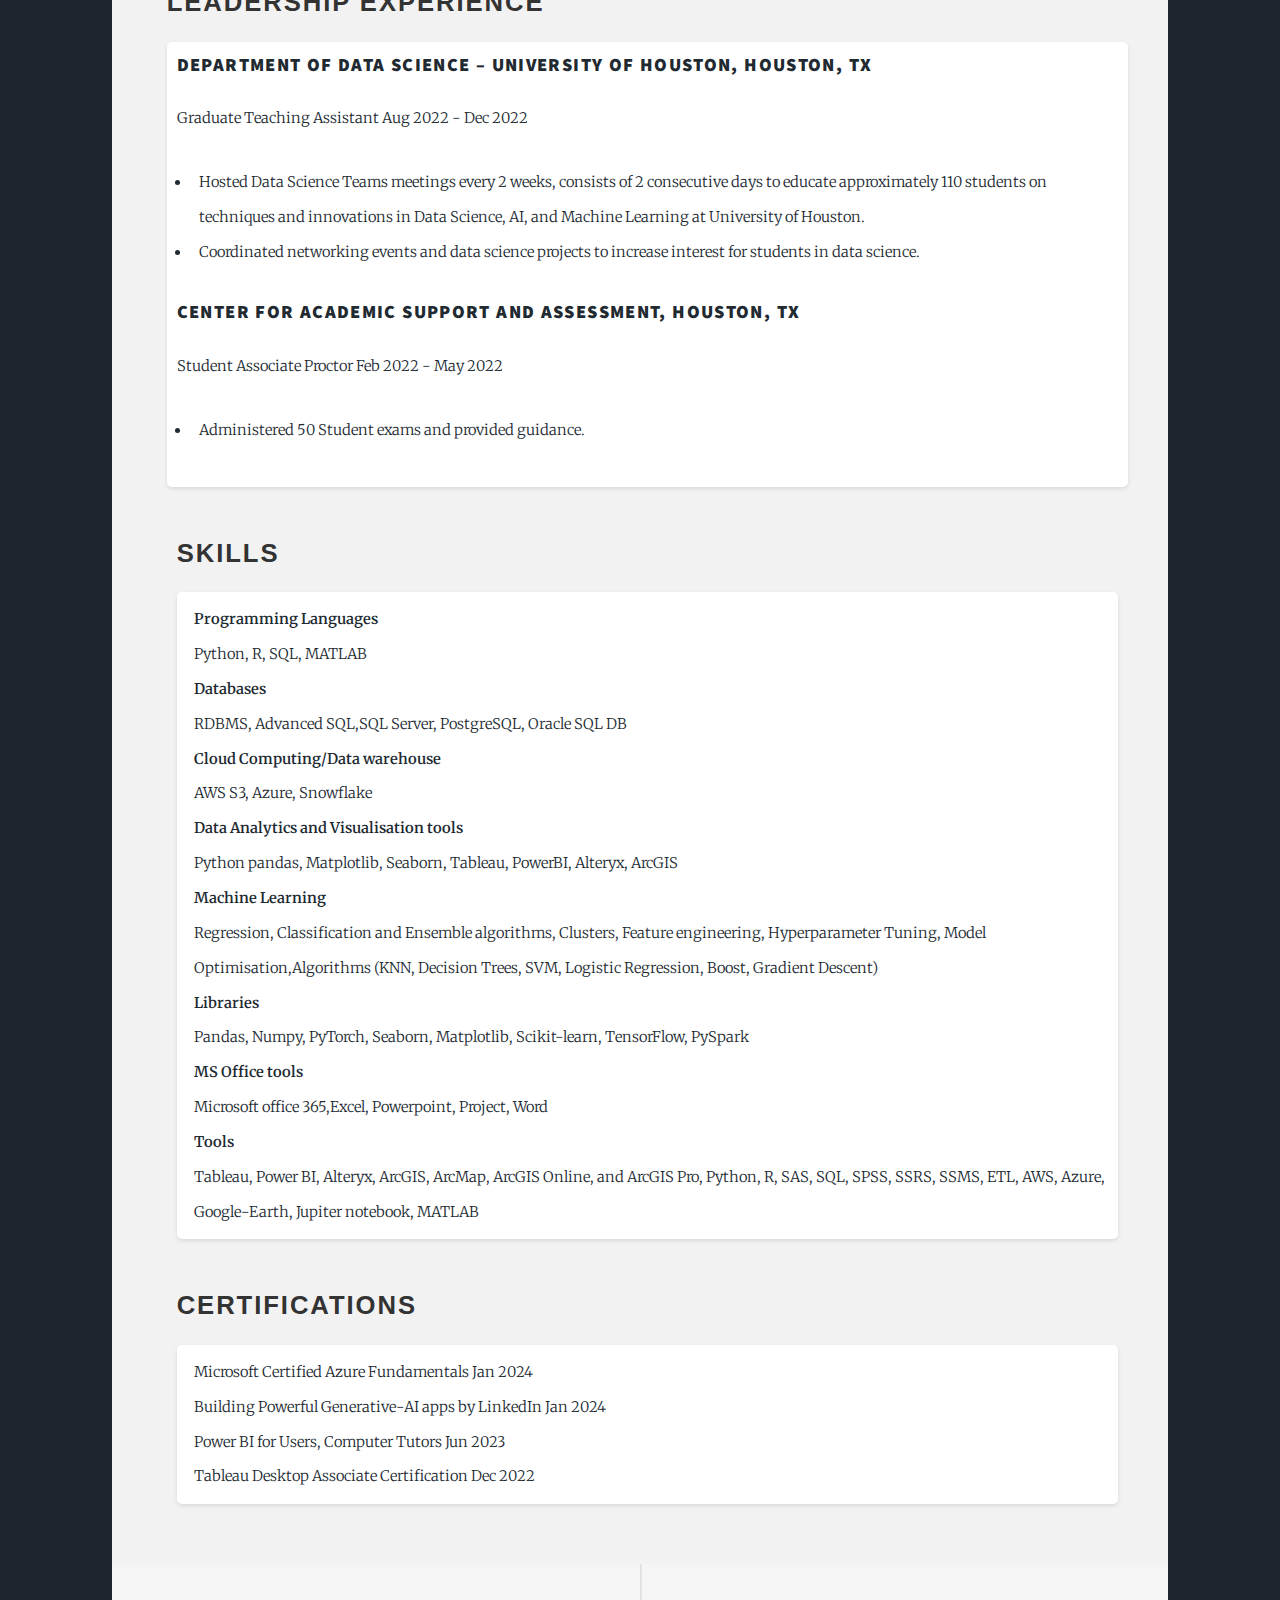
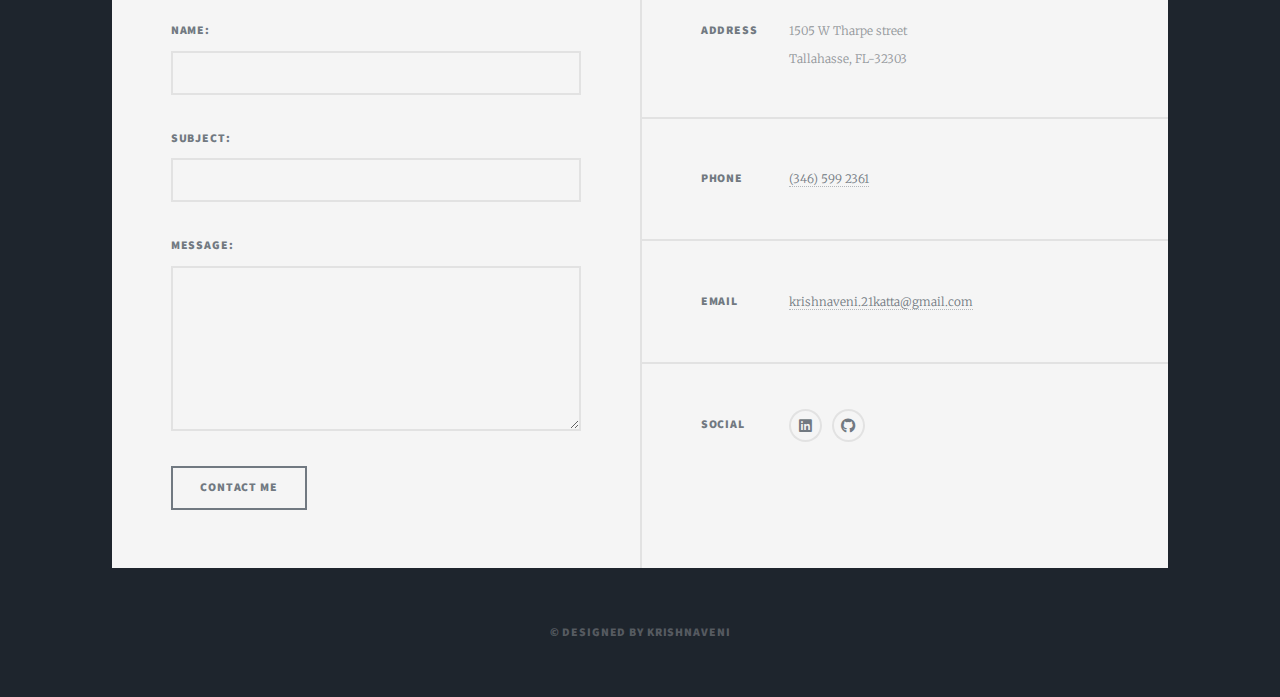
==== commit 485e61bf: "Update work.html" ====
--- a/work.html
+++ b/work.html
@@ -148,7 +148,8 @@
 </section>
 
 <section style="background-color: #f2f2f2; padding: 20px;padding-bottom: 10px;">
-    <h2>Leadership Experience</h2>
+	<h2 style="color: #333;font-family: Verdana, Geneva, sans-serif;">Leadership Experience</h2>
+<ul class="Leadership Experience" style="list-style-type: none; background-color: #fff; margin-bottom: 10px; padding: 10px; border-radius: 5px; box-shadow: 0 2px 4px rgba(0, 0, 0, 0.1);">
     <h3>Department Of Data Science – University of Houston, Houston, Tx</h3>
     <p>Graduate Teaching Assistant Aug 2022 - Dec 2022</p>
     <ul>
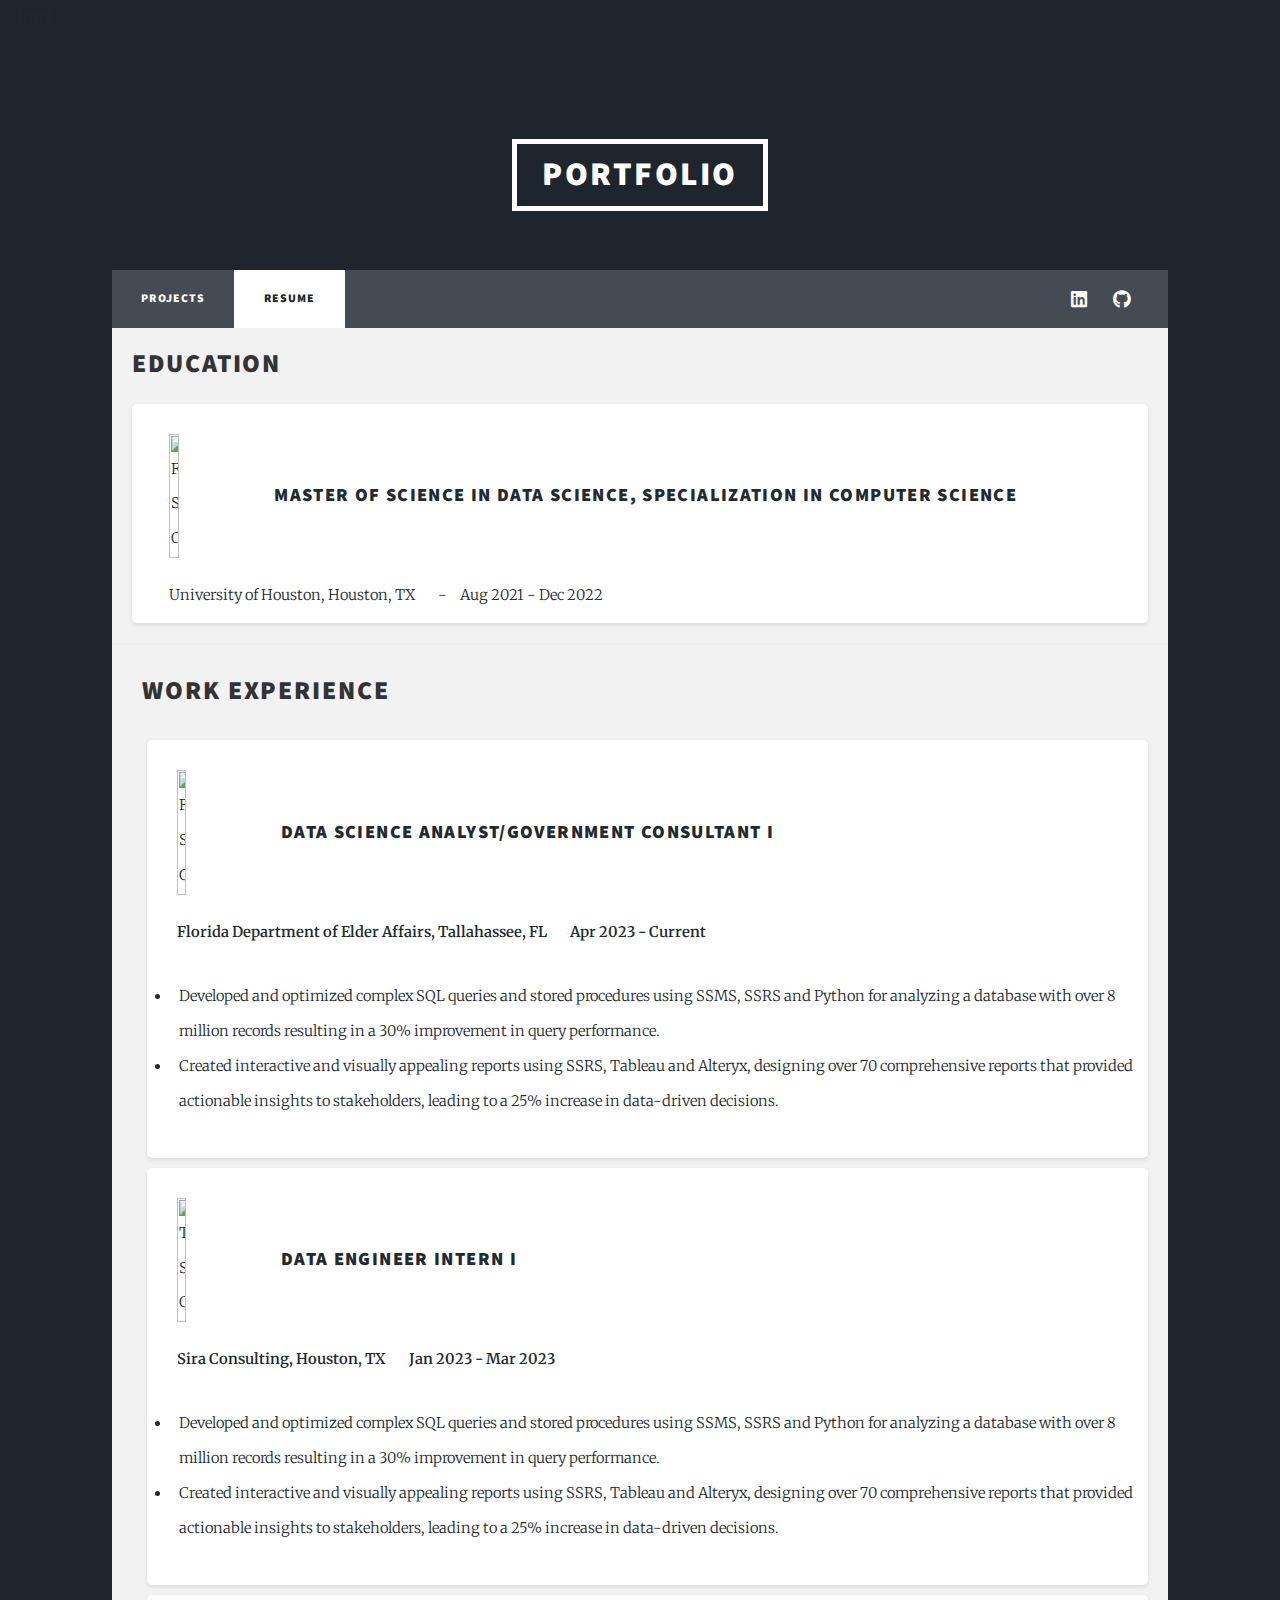
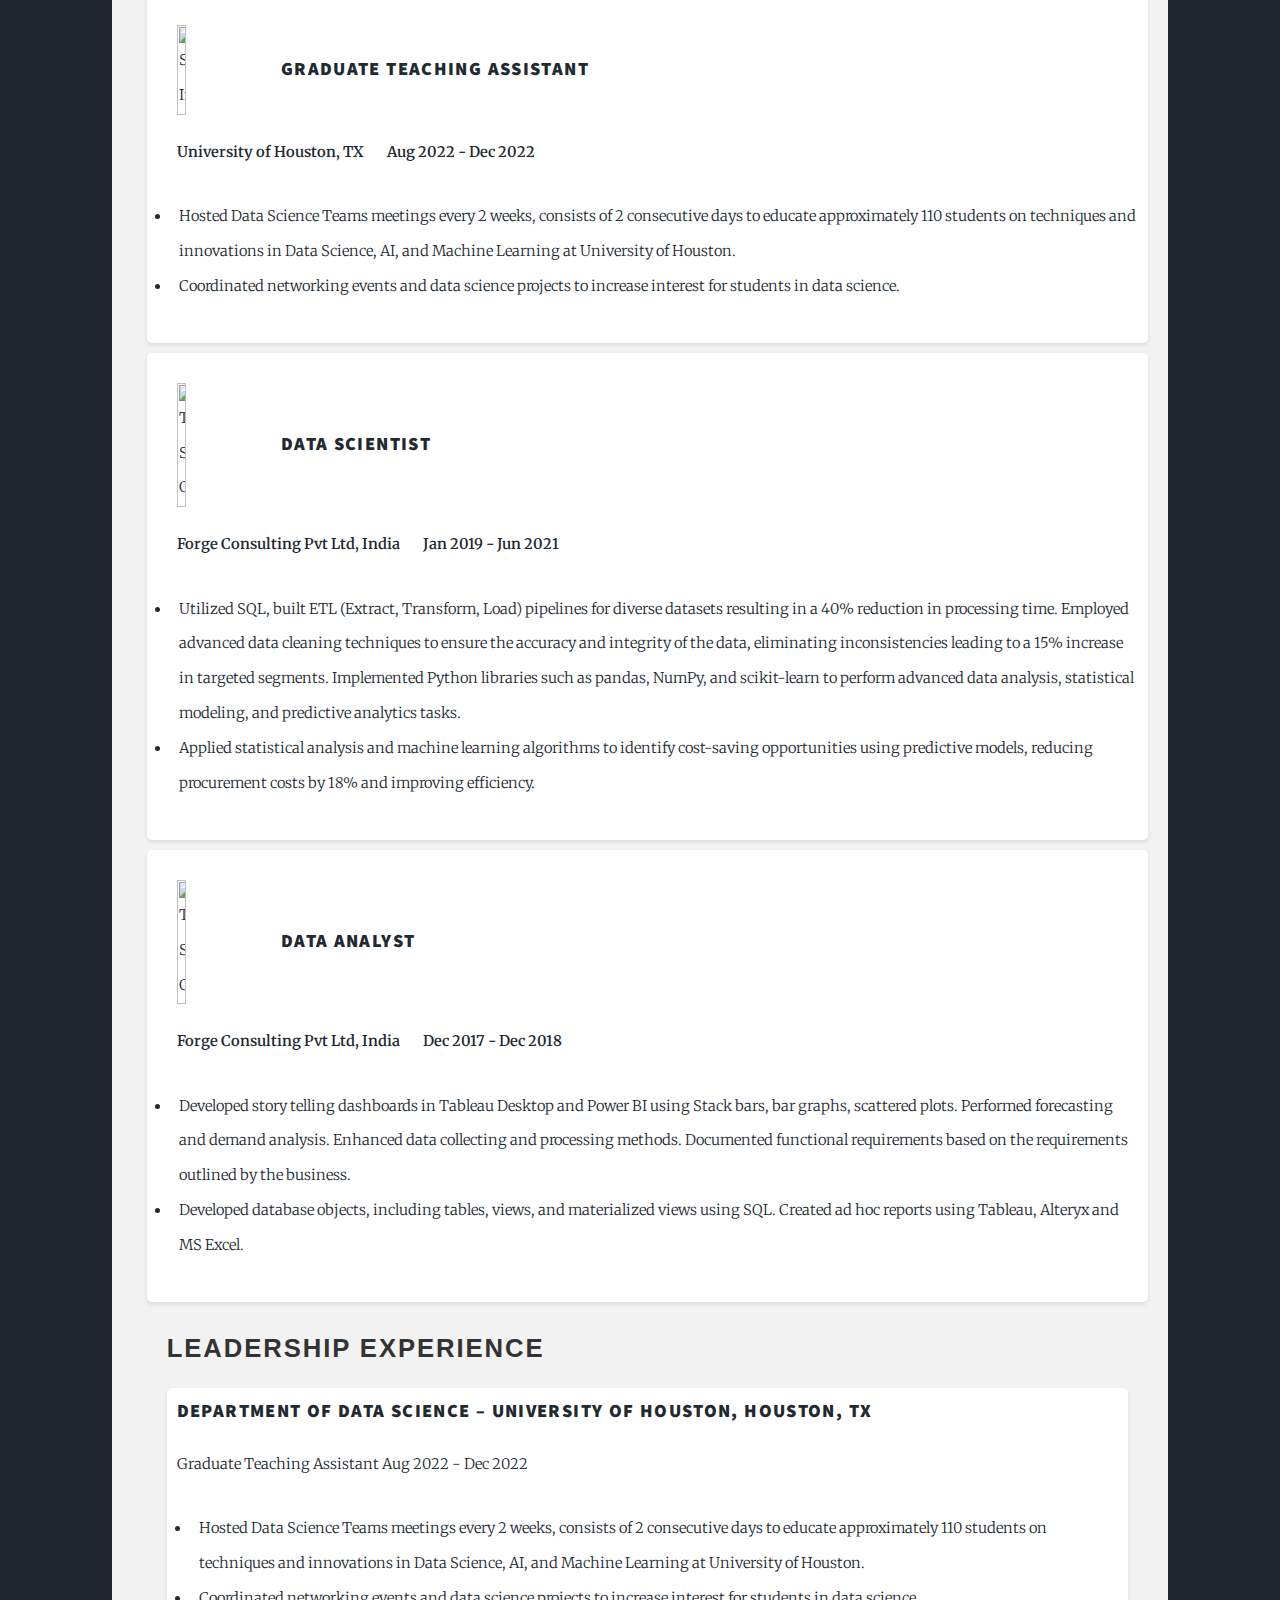
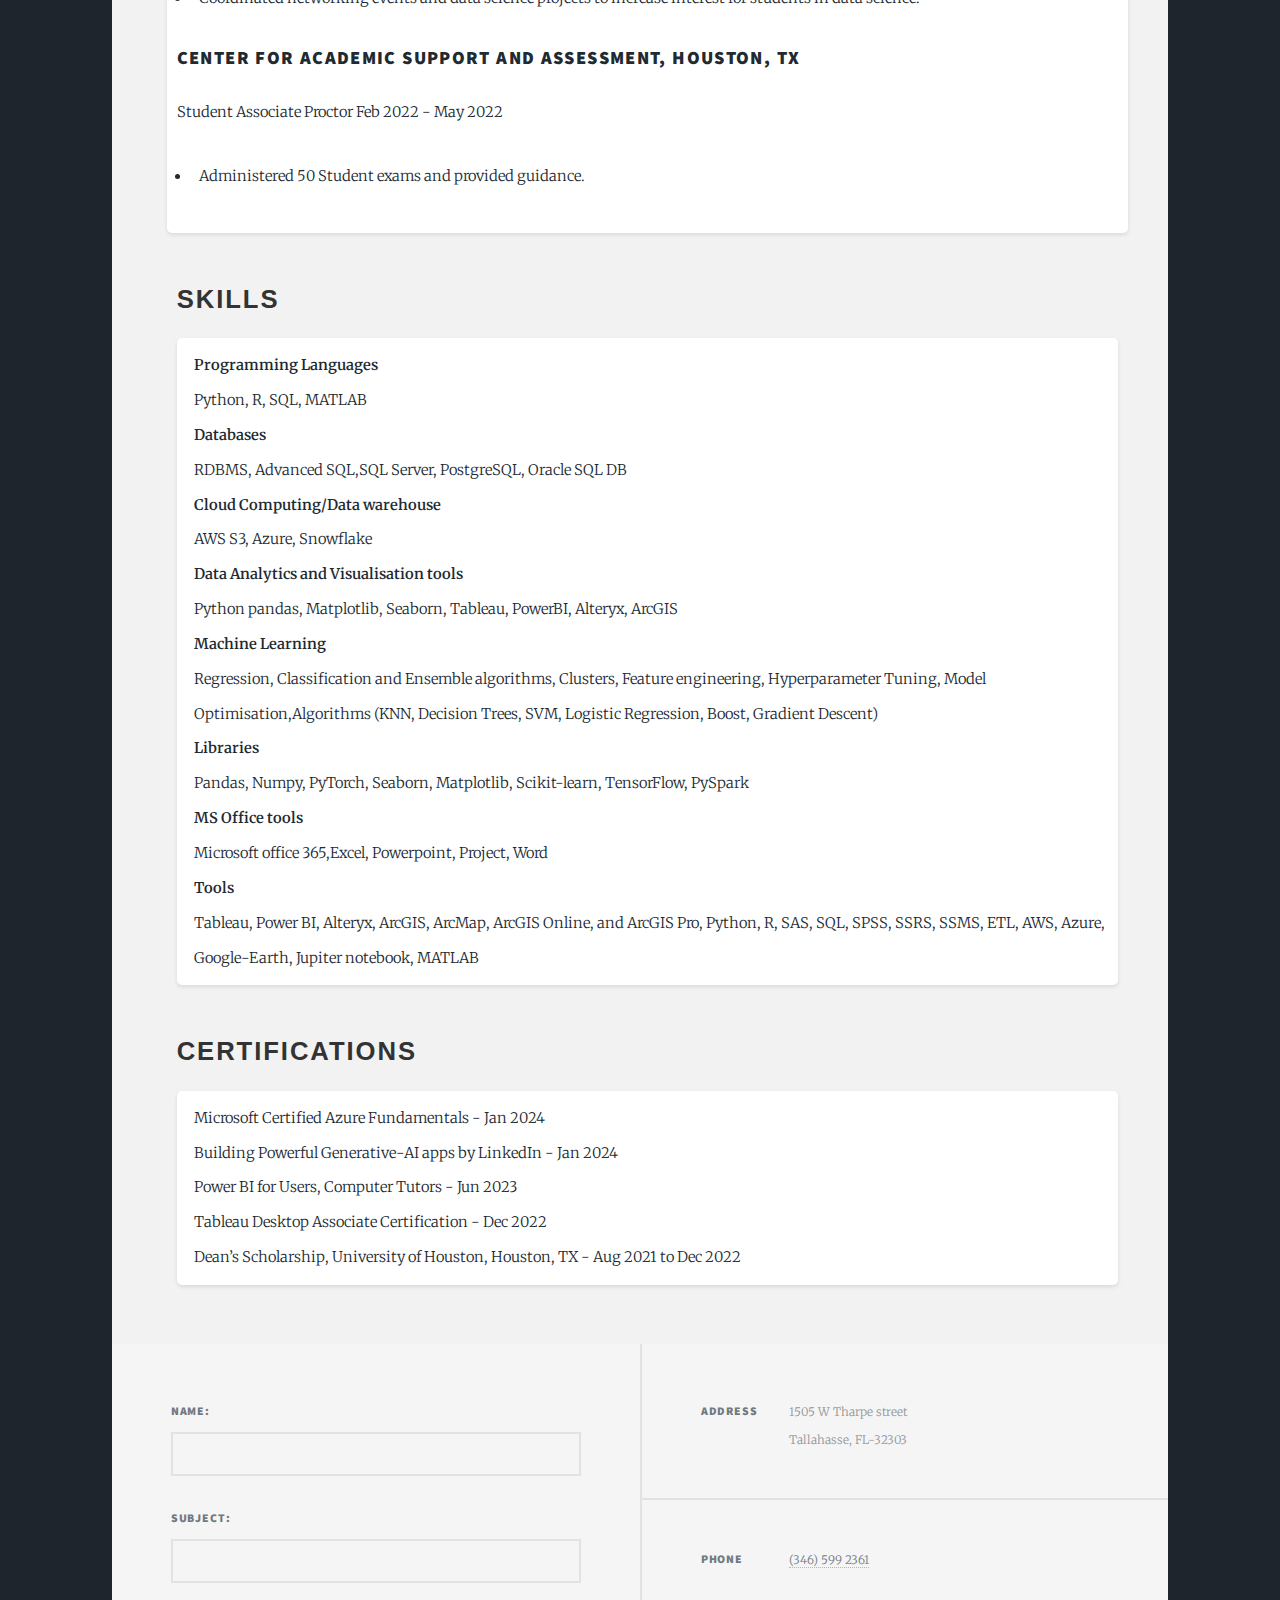
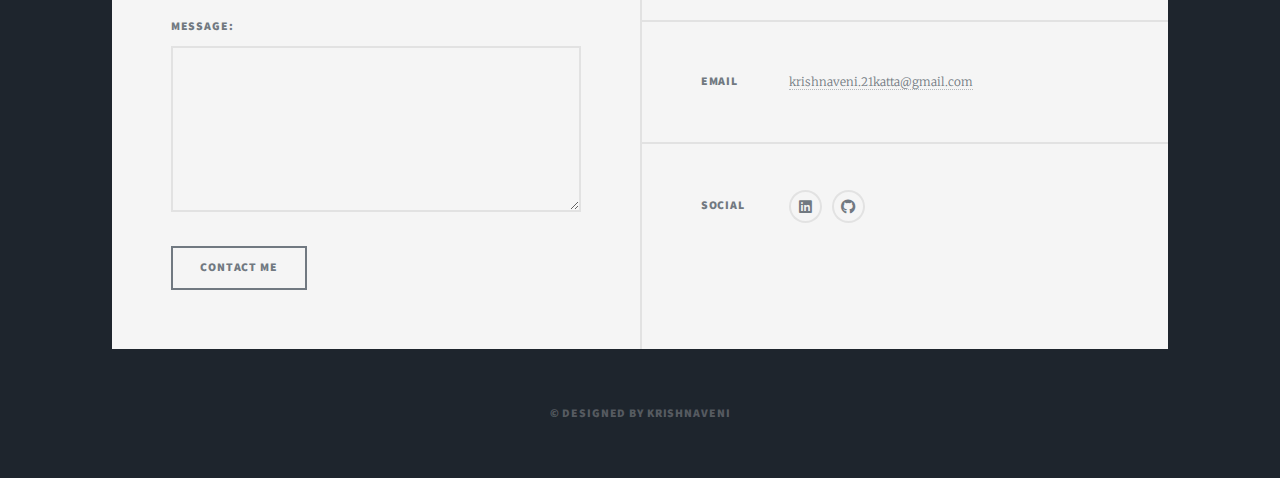
==== commit 15897354: "Update work.html" ====
--- a/work.html
+++ b/work.html
@@ -49,7 +49,7 @@
                                 <br>
                                 <h3 class="job-title" style="margin: 0 0 0 10px;">Master of Science in Data Science, Specialization in Computer Science</h3>
                             </div>
-                            <span class="company-name" style="padding:20px">University of Houston Houston, TX</span> - <span class="dates" style="padding:10px">Aug 2021 - Dec 2022</span> 
+                            <span class="company-name" style="padding:20px">University of Houston, Houston, TX</span> - <span class="dates" style="padding:10px">Aug 2021 - Dec 2022</span> 
                         </li>
                     </ul>
                 </section>
@@ -137,15 +137,7 @@
                             </p>
                         </li>
 
-     <section style="background-color: #f2f2f2; padding: 20px;padding-bottom: 10px;">
-    <h2>Honors and Certifications</h2>
-    <ul>
-        <li>Azure Fundamentals - Jan 2024</li>
-        <li>Power BI for Users, Computer Tutors - Jun 2023</li>
-        <li>Tableau Desktop Associate Certification - Dec 2022</li>
-        <li>Dean’s Scholarship, University of Houston, Houston, TX - Aug 2021 to Dec 2022</li>
-    </ul>  
-</section>
+     
 
 <section style="background-color: #f2f2f2; padding: 20px;padding-bottom: 10px;">
 	<h2 style="color: #333;font-family: Verdana, Geneva, sans-serif;">Leadership Experience</h2>
@@ -213,23 +205,26 @@
 									<ul class="certs" style="list-style-type: none; background-color: #fff; margin-bottom: 10px; padding: 10px; border-radius: 5px; box-shadow: 0 2px 4px rgba(0, 0, 0, 0.1);">
 									 
 									  <li>
-										<span class="cert-class">Microsoft Certified Azure Fundamentals Jan 2024</span><br>
+										<span class="cert-class">Microsoft Certified Azure Fundamentals - Jan 2024</span><br>
 										
 									  </li>
 									  <li>
-										<span class="cert-class">Building Powerful Generative-AI apps by LinkedIn Jan 2024</span><br>
+										<span class="cert-class">Building Powerful Generative-AI apps by LinkedIn - Jan 2024</span><br>
 									
 									  </li>
 									
 									  <li>
-										<span class="cert-class">Power BI for Users, Computer Tutors Jun 2023</span><br>
+										<span class="cert-class">Power BI for Users, Computer Tutors - Jun 2023</span><br>
 									
 									  </li>
 									  <li>
-										<span class="cert-class">Tableau Desktop Associate Certification Dec 2022</span><br>
+										<span class="cert-class">Tableau Desktop Associate Certification - Dec 2022</span><br>
 										
 									  </li>
-									 
+									 </li>
+
+										 <li>Dean’s Scholarship, University of Houston, Houston, TX - Aug 2021 to Dec 2022</li>
+									 </li>
 									</ul>
 								  </section>
 								
